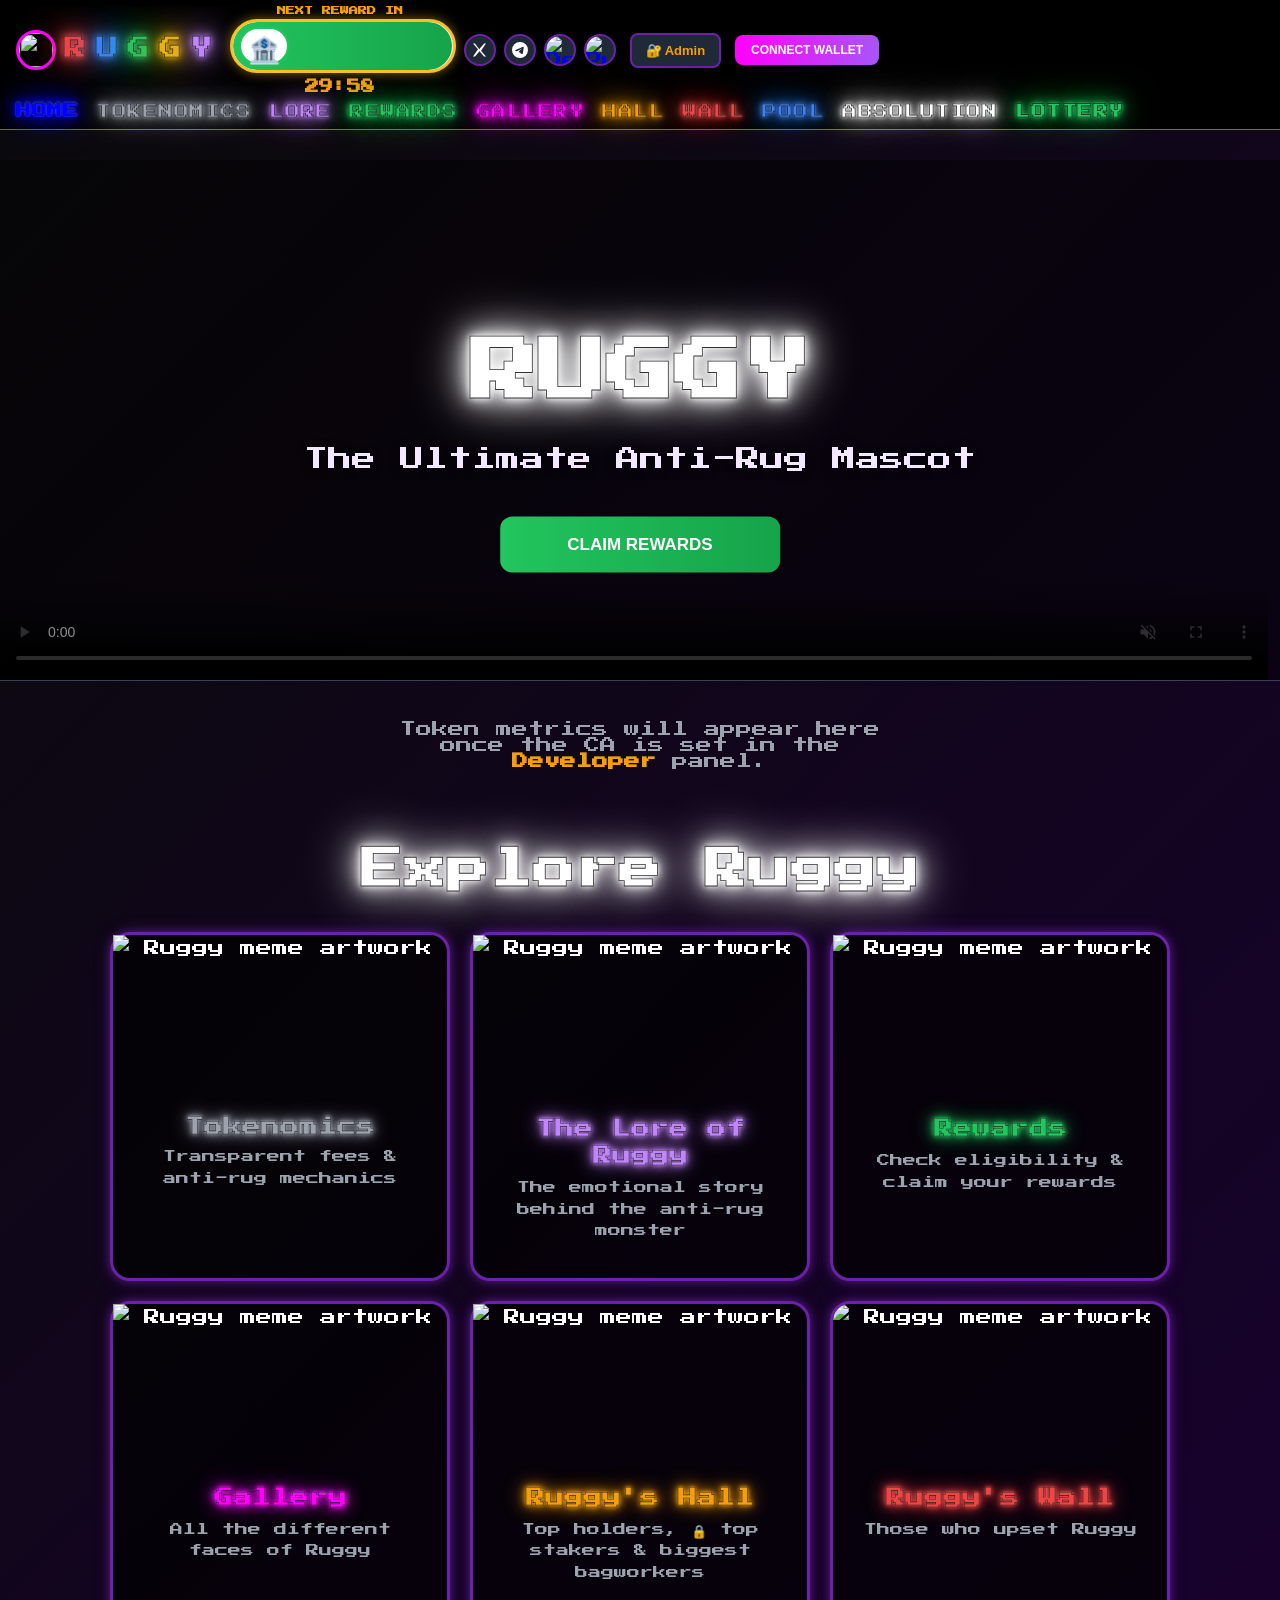
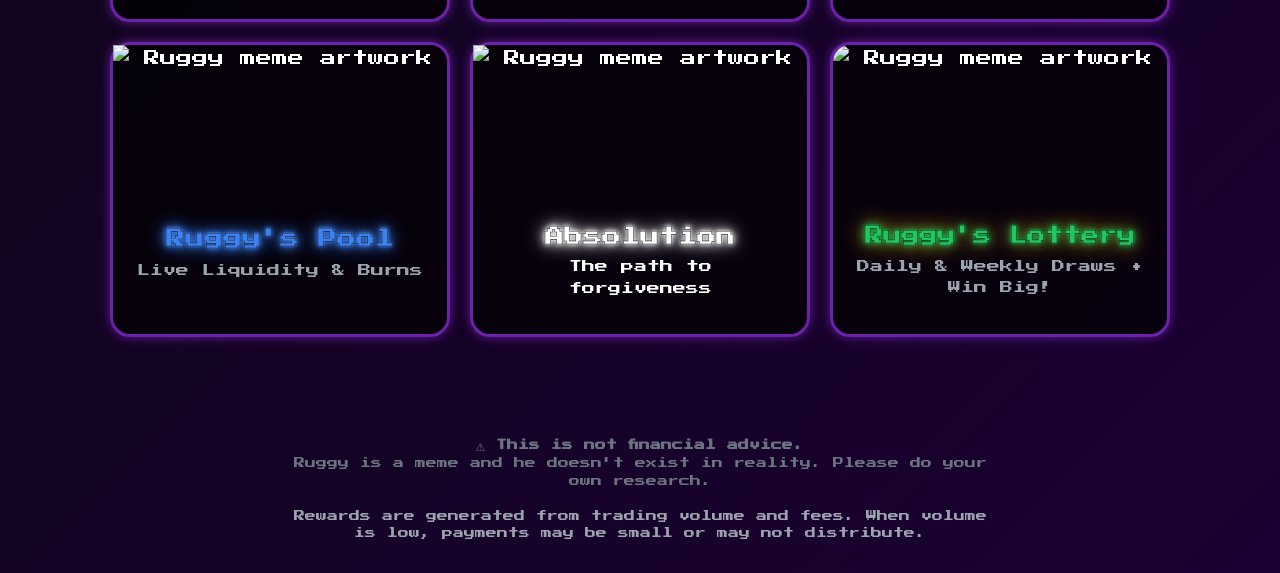
==== index.html @ 56ea54e3 "Update Open Graph URL and optimize video loading" ====
<!DOCTYPE html>
<html lang="en">
<head>
    <meta charset="UTF-8">
    <meta name="viewport" content="width=device-width, initial-scale=1.0, viewport-fit=cover">
    <meta name="theme-color" content="#0a0a0a">
    
    <!-- ==================== SEO & SOCIAL META TAGS ==================== -->
    <title>Ruggy Rewards • pump.fun | Anti-Rug Tokenomics & Community Rewards</title>
    <meta name="description" content="Hold Ruggy and earn real rewards. Transparent 40% Liquidity Burns, 30% Community Airdrops, 20% Anti-Rug Holders & 10% MDR. Fair tokenomics designed to reward loyalty and punish rugs on Solana.">

    <!-- Open Graph / Facebook -->
    <meta property="og:type" content="website">
    <meta property="og:url" content="https://ruggy.net">
    <meta property="og:title" content="Ruggy Rewards • pump.fun | Anti-Rug Tokenomics & Community Rewards">
    <meta property="og:description" content="Hold Ruggy and earn real rewards. Transparent fee distribution with 40% Liquidity Burns, 30% Community Airdrops, and strong anti-rug mechanics.">
    <meta property="og:image" content="https://i.ibb.co/q39t3LXn/IMG-4616.webp">
    <meta property="og:image:width" content="1200">
    <meta property="og:image:height" content="630">

    <!-- Twitter Card -->
    <meta name="twitter:card" content="summary_large_image">
    <meta name="twitter:title" content="Ruggy Rewards • pump.fun | Anti-Rug Tokenomics">
    <meta name="twitter:description" content="Earn rewards for holding Ruggy. 40% Liquidity Burns • 30% Community Airdrops • Strong Anti-Rug Mechanics on Solana.">
    <meta name="twitter:image" content="https://i.ibb.co/q39t3LXn/IMG-4616.webp">

    <!-- Performance -->
    <link rel="preconnect" href="https://fonts.googleapis.com">
    <link rel="preconnect" href="https://fonts.gstatic.com" crossorigin>
    <link rel="stylesheet" href="https://fonts.googleapis.com/css2?family=Press+Start+2P&display=swap"
          media="print" onload="this.media='all'" crossorigin>
    <noscript><link rel="stylesheet" href="https://fonts.googleapis.com/css2?family=Press+Start+2P&display=swap" crossorigin></noscript>
    <link rel="preconnect" href="https://i.ibb.co" crossorigin>
    <link rel="preload" as="image" href="https://i.ibb.co/nMjHpcT8/IMG-4615.webp" fetchpriority="high">

    <!-- ASSET VERSION v89 — bump the v= number on every deploy to bust caches -->
    <link rel="stylesheet" href="styles.css?v=89">

    <!-- Neon Glow for Navigation + Page Titles -->

    <!-- Chart.js is loaded ON DEMAND (only when the Tokenomics page opens),
         not on every page — see ensureChartJsLoaded() in 04-pages-admin.js. -->
    <!-- App JS: numeric order is load+execution order (defer preserves it).
         All files sit in the SAME folder as index.html. -->
    <script defer src="01-core.js?v=89"></script>
    <script defer src="02-banner-video.js?v=89"></script>
    <script defer src="03-rewards-helpers.js?v=89"></script>
    <script defer src="04-pages-admin.js?v=89"></script>
    <script defer src="05-text-emoji.js?v=89"></script>
    <script defer src="06-final-wiring.js?v=89"></script>
    <script defer src="07-chain.js?v=89"></script>

    <!-- LCP/FCP optimisation: load the timer-bar video AFTER the page has
         painted so it doesn't compete with the hero poster image (LCP element).
         Uses requestIdleCallback so it fires during browser idle time. -->
    <script>
      (function() {
        function loadTimerVideo() {
          var v = document.getElementById('timer-video');
          if (!v) return;
          var src = v.querySelector('source[data-src]');
          if (src) { src.src = src.getAttribute('data-src'); v.load(); }
        }
        if ('requestIdleCallback' in window) {
          requestIdleCallback(loadTimerVideo, { timeout: 3000 });
        } else {
          setTimeout(loadTimerVideo, 1500);
        }
      })();
    </script>

    <!-- ==================== GLOBAL WALLET CONNECTION (Multi-wallet support) ==================== -->
    
</head>
<body>

    <!-- Skip link: first thing keyboard/screen-reader users reach -->
    <a href="#main-content" class="skip-link">Skip to main content</a>

    <!-- Navbar -->
    <nav class="x201">
        <div style="max-width: 1280px; margin: 0 auto;">
            
            <!-- Top Row: Logo + Timer + Icons + Connect Wallet -->
            <div class="x202 topbar-scroll">
                <div style="display: flex; align-items: center; gap: 14px; min-width: max-content; padding-right: 10px;">
                    
                    <!-- Logo + Title -->
                    <div data-action="navigate" data-page="home" 
                         class="hover-scale" style="--scale: 1.03; display: flex; align-items: center; gap: 8px; flex-shrink: 0; cursor: pointer;"
                         title="Go to Homepage">
                        <img alt="" decoding="async" fetchpriority="high" width="48" height="48" src="https://i.ibb.co/nMjHpcT8/IMG-4615.webp" 
                             id="logo" style="width: 34px; height: 34px; border-radius: 9999px; border: 3px solid #ff00ff; object-fit: cover;">
                        <!-- Multi-colored glowing RUGGY logo -->
                        <h1 style="margin: 0; font-size: 22px; letter-spacing: 3.5px; font-weight: 800; display: flex; align-items: center; gap: 6px;">
                            <span class="logo-letter" style="--c: #ef4444">R</span>
                            <span class="logo-letter" style="--c: #3b82f6">U</span>
                            <span class="logo-letter" style="--c: #22c55e">G</span>
                            <span class="logo-letter" style="--c: #eab308">G</span>
                            <span class="logo-letter" style="--c: #c084fc">Y</span>
                        </h1>
                    </div>

                    <!-- Distribution Timer -->
                    <div class="hover-scale" style="--scale: 1.02; width: 220px; flex-shrink: 0; cursor: pointer;" 
                         data-action="navigate" data-page="rewards" 
                         title="Click to view Rewards & Claim">
                        <div style="font-size: 9px; color: #f59e0b; text-align: center; margin-bottom: 4px; font-weight: bold;">NEXT REWARD IN</div>
                        
                        <div id="timer-bar-container" 
                             class="x203">
                            
                            <div id="timer-bar-fill" 
                                 class="x204"></div>
                            
                            <div id="bank-target"
                                 class="x205">
                                🏦
                            </div>
                            
                            <div id="timer-lambo" 
                                 class="x206">
                                <video 
                                    id="timer-video"
                                    autoplay 
                                    loop 
                                    muted 
                                    playsinline
                                    preload="none"
                                    style="width: 100%; height: 100%; object-fit: cover; display: block;">
                                    <source data-src="https://cdn.ruggy.net/IMG_4382-ezgif.com-gif-maker.webm" type="video/webm">
                                </video>
                            </div>
                        </div>

                        <div style="text-align: center; margin-top: 5px;">
                            <span id="nav-timer" class="timer" role="timer" aria-label="Time until next reward distribution" 
                                  style="font-size: 14px; font-weight: bold; color: #f59e0b; text-shadow: 0 1px 3px rgba(0,0,0,0.6);">
                                15:00
                            </span>
                        </div>
                    </div>

                    <!-- Social Icons -->
                    <div style="display: flex; gap: 8px; align-items: center; flex-shrink: 0;">
                        <a id="social-x" href="https://x.com" target="_blank" rel="noopener noreferrer" aria-label="Ruggy on X (Twitter)"
                           class="icon-glow x207" >
                            <svg width="16" height="16" viewBox="0 0 24 24" fill="white" aria-hidden="true">
                                <path d="M18.244 2.25l-7.451 8.502L4.5 2.25H1.5l7.5 8.625L1.5 21.75h3l6.75-7.875L18 21.75h3l-7.5-8.625L21 2.25h-2.756z"/>
                            </svg>
                        </a>

                        <a id="social-telegram" href="https://t.me" target="_blank" rel="noopener noreferrer" aria-label="Ruggy on Telegram"
                           class="icon-glow x208" >
                            <svg width="16" height="16" viewBox="0 0 24 24" fill="white" aria-hidden="true">
                                <path d="M11.944 0A12 12 0 0 0 0 12a12 12 0 0 0 12 12 12 12 0 0 0 12-12A12 12 0 0 0 12 0a12 12 0 0 0-.056 0zm4.962 7.224c.1-.002.321.023.465.14a.506.506 0 0 1 .171.325c.016.093.036.306.02.472-.18 1.898-.962 6.502-1.36 8.627-.168.9-.499 1.201-.82 1.23-.696.065-1.225-.46-1.9-.902-1.056-.693-1.653-1.124-2.678-1.8-1.185-.78-.417-1.21.258-1.91.177-.184 3.247-2.977 3.307-3.23.007-.032.014-.15-.056-.212s-.174-.041-.249-.024c-.106.024-1.793 1.14-5.061 3.345-.48.33-.913.49-1.302.48-.428-.008-1.252-.241-1.865-.44-.752-.245-1.349-.374-1.297-.789.027-.216.325-.437.893-.663 3.498-1.524 5.83-2.529 6.998-3.014 3.332-1.386 4.025-1.627 4.476-1.635z"/>
                            </svg>
                        </a>

                        <a id="social-dexscreener" href="https://dexscreener.com" target="_blank" rel="noopener noreferrer" 
                           class="icon-glow x209" >
                            <img decoding="async" width="28" height="28" src="https://i.ibb.co/99rsGw3q/IMG-4375.png" 
                                 class="u4" alt="Dexscreener">
                        </a>

                        <a id="social-pumpfun" href="https://pump.fun" target="_blank" rel="noopener noreferrer" 
                           class="icon-glow x210" >
                            <img decoding="async" width="28" height="28" src="https://smithii.io/wp-content/uploads/2025/07/400-x-400.webp" 
                                 class="u4" alt="Pump.fun">
                        </a>
                    </div>

                    <!-- Admin Access -->
                    <div class="u101">
                        <button id="admin-btn" 
                                class="x211 icon-glow"
                                title="Admin Panel">
                            🔐 Admin
                        </button>
                    </div>

                    <!-- Connect Wallet Button -->
                    <div class="u101">
                        <button id="connect-btn" data-action="connect-toggle" aria-label="Connect or disconnect wallet"
                                class="x212">
                            CONNECT WALLET
                        </button>
                    </div>
                </div>
            </div>

            <!-- Desktop Navigation Links -->
            <div id="desktop-nav" class="hidden" style="gap: 18px; font-size: 15px; align-items: center; padding: 4px 0;">
                <a href="#home" data-page="home" class="nav-link active home-cycling" 
                   style="text-decoration: none; font-weight: 700;">HOME</a>
                <a href="#tokenomics" data-page="tokenomics" class="nav-link" style="color: #9ca3af; text-decoration: none;">TOKENOMICS</a>
                <a href="#lore" data-page="lore" class="nav-link" style="color: #c084fc; text-decoration: none;">LORE</a>
                <a href="#rewards" data-page="rewards" class="nav-link" style="color: #22c55e; text-decoration: none;">REWARDS</a>
                <a href="#gallery" data-page="gallery" class="nav-link" style="color: #ff00ff; text-decoration: none;">GALLERY</a>
                <a href="#hall" data-page="hall" class="nav-link" style="color: #f59e0b; text-decoration: none;">HALL</a>
                <a href="#wall" data-page="wall" class="nav-link" style="color: #ef4444; text-decoration: none;">WALL</a>
                <a href="#pool" data-page="pool" class="nav-link" style="color: #3b82f6; text-decoration: none;">POOL</a>
                <a href="#absolution" data-page="absolution" class="nav-link" style="color: white; text-decoration: none;">ABSOLUTION</a>
                <a href="#lotto" data-page="lotto" class="nav-link lotto-animated-title" style="text-decoration: none;">LOTTERY</a>
            </div>

            <!-- Mobile Hamburger Button -->
            <button id="mobile-menu-btn" aria-label="Open navigation menu" aria-haspopup="true" aria-expanded="false" aria-controls="mobile-menu"
                    class="x213">
                <span aria-hidden="true">☰</span>
            </button>

        </div>
    </nav>

    <!-- ==================== MOBILE MENU (Popup Overlay) ==================== -->
    <!-- NOTE: Tailwind is not loaded on this page, so utility classes do nothing.
         All positioning is done with real CSS below. The overlay is fixed and
         sits ABOVE the nav (z-index 100000> nav's 50); the card is pushed
         below the nav via a dynamic padding-top set in toggleMobileMenu(). -->
    <div id="mobile-menu" role="dialog" aria-modal="true" aria-label="Navigation menu"
         class="x214">
        
        <div id="mobile-menu-card" class="x215">
            
            <!-- Close Button -->
            <div style="display: flex; justify-content: flex-end; padding: 18px 22px 8px 22px;">
                <button id="mobile-menu-close-btn" aria-label="Close navigation menu"
                        class="x216">
                    <span aria-hidden="true">✕</span>
                </button>
            </div>

            <!-- Mobile Navigation Links -->
            <div style="display: flex; flex-direction: column; gap: 10px; font-size: 17px; padding: 12px 20px 40px 20px;">
                
                <a data-page="home" class="nav-link active home-cycling" 
                   style="padding: 16px 20px; border-radius: 14px; background: rgba(255,255,255,0.08); font-weight: 700; text-align: center;">HOME</a>
                
                <a data-page="tokenomics" class="nav-link" 
                   style="padding: 16px 20px; border-radius: 14px; background: rgba(255,255,255,0.04); color: #9ca3af; text-align: center;">TOKENOMICS</a>
                
                <a data-page="lore" class="nav-link" 
                   style="padding: 16px 20px; border-radius: 14px; background: rgba(255,255,255,0.04); color: #c084fc; text-align: center;">LORE</a>
                
                <a data-page="rewards" class="nav-link" 
                   style="padding: 16px 20px; border-radius: 14px; background: rgba(255,255,255,0.04); color: #22c55e; text-align: center;">REWARDS</a>
                
                <a data-page="gallery" class="nav-link" 
                   style="padding: 16px 20px; border-radius: 14px; background: rgba(255,255,255,0.04); color: #ff00ff; text-align: center;">GALLERY</a>
                
                <a data-page="hall" class="nav-link" 
                   style="padding: 16px 20px; border-radius: 14px; background: rgba(255,255,255,0.04); color: #f59e0b; text-align: center;">HALL</a>
                
                <a data-page="wall" class="nav-link" 
                   style="padding: 16px 20px; border-radius: 14px; background: rgba(255,255,255,0.04); color: #ef4444; text-align: center;">WALL</a>
                
                <a data-page="pool" class="nav-link" 
                   style="padding: 16px 20px; border-radius: 14px; background: rgba(255,255,255,0.04); color: #3b82f6; text-align: center;">POOL</a>
                
                <a data-page="absolution" class="nav-link" 
                   style="padding: 16px 20px; border-radius: 14px; background: rgba(255,255,255,0.04); color: #e5e7eb; text-align: center;">ABSOLUTION</a>
                
                <!-- LOTTERY button - Exact same shape & background as others + flashing green/gold text -->
                <a data-page="lotto" class="nav-link x217"
                   >
                    LOTTERY
                </a>
            </div>
        </div>
    </div>

    <!-- ==================== HORIZONTAL CONNECT WALLET BAR (Clean) ==================== -->
    <div id="wallet-connect-bar" 
         class="x218">
        <div class="x219">
            
            <div style="display: flex; align-items: center; gap: 10px; flex-wrap: wrap;">
                <span style="color: #f3e8ff; font-weight: 700; margin-right: 8px; font-size: 14px;">Connect Wallet:</span>
                
                <button data-action="connect-wallet" data-wallet="phantom" 
                        class="x220">
                    👻 Phantom
                </button>

                <button data-action="connect-wallet" data-wallet="solflare" 
                        class="x221">
                    🔥 Solflare
                </button>

                <button data-action="connect-wallet" data-wallet="backpack" 
                        class="x222">
                    🎒 Backpack
                </button>
            </div>

            <button data-action="closeWalletConnectBar" 
                    class="x223">
                ✕
            </button>
        </div>
    </div>

    <!-- HOME -->
    <main id="main-content" tabindex="-1">
    <section id="home" class="section active" style="padding-top: 0; padding-bottom: 60px;">

        <!-- Banner with MP4 Video -->
        <div style="position: relative; width: 100%; height: 520px; overflow: hidden; margin-bottom: 40px; border-bottom: 1px solid #374151; contain: layout size;">
            <video 
                id="home-banner-video"
                autoplay 
                loop 
                muted 
                playsinline
                webkit-playsinline
                x-webkit-airplay="deny"
                disablePictureInPicture
                controls="false"
                preload="metadata"
                poster="https://i.ibb.co/nMjHpcT8/IMG-4615.webp"
                class="x224">
                <source src="https://cdn.ruggy.net/compressed%20webvid%20ruggyV2.mp4" type="video/mp4">
                Your browser does not support the video tag.
            </video>

            <!-- Fallback image, shown only if the video fails to load entirely -->
            <img id="home-banner-fallback"
                 src="https://i.ibb.co/nMjHpcT8/IMG-4615.webp"
                 alt="RUGGY"
                 style="display:none; position:absolute; top:0; left:0; width:100%; height:100%; object-fit:cover; z-index:1;">
            
            <div style="position: absolute; top: 0; left: 0; width: 100%; height: 100%; background: rgba(0,0,0,0.45); z-index: 2;"></div>
            
            <div style="position: absolute; top: 50%; left: 50%; transform: translate(-50%, -50%); text-align: center; z-index: 3; width: 92%;">
                <h1 class="neon-text hero-title">RUGGY</h1>
                <p class="hero-sub">The Ultimate Anti-Rug Mascot</p>
                
                <button data-action="navigate" data-page="rewards" class="buy-button" style="max-width: 280px; font-size: 17px; padding: 16px 32px;">
                    CLAIM REWARDS
                </button>
            </div>
        </div>


        <div style="max-width: 1100px; margin: 0 auto; padding: 0 20px; text-align: center; width: 100%;">
            
            <div id="home-metrics" style="max-width: 620px; margin: 0 auto 30px; display: none;">
                <div class="card">
                    <div style="display: flex; justify-content: space-between; align-items: center; margin-bottom: 25px;">
                        <div>
                            <div class="u5">TOKEN</div>
                            <div id="home-token-name" style="font-size: 26px; font-weight: bold;">Loading...</div>
                        </div>
                        <div style="text-align: right;">
                            <div id="home-price" class="metric">--</div>
                            <div class="muted-sm">USD</div>
                        </div>
                    </div>

                    <div style="display: grid; grid-template-columns: 1fr 1fr; gap: 15px; margin-bottom: 25px;">
                        <div>
                            <div class="muted-12">TOTAL SUPPLY</div>
                            <div id="home-market-cap" class="u6">--</div>
                        </div>
                        <div>
                            <div class="muted-12">24H VOLUME</div>
                            <div id="home-volume" class="u6">--</div>
                        </div>
                    </div>

                    <div style="text-align:center; margin-bottom:18px;">
                        <a id="home-explorer-link" href="https://explorer.solana.com/address/EgHMXx89BJXuwDGQrzpHZKq6h8awvWqiN3bbB1NYMFkN?cluster=devnet"
                           target="_blank" rel="noopener noreferrer"
                           style="display:none; color:#22c55e; font-size:13px; text-decoration:underline;">
                            🔎 View on Solana Explorer (devnet)
                        </a>
                    </div>

                    <div class="mb20">
                        <div style="display: flex; justify-content: space-between; font-size: 13px; margin-bottom: 6px;">
                            <span>Bonding Curve</span>
                            <span id="home-progress-text">--</span>
                        </div>
                        <div class="progress-container" style="height: 10px; background: #1f2937; border-radius: 9999px; overflow: hidden;">
                            <div id="home-progress-bar" style="height: 100%; background: linear-gradient(to right, #22c55e, #16a34a); width: 0%; transition: width 0.4s;"></div>
                        </div>
                    </div>

                    <button data-action="buyOnPumpFun" class="buy-button">🚀 BUY ON PUMP.FUN</button>
                </div>
            </div>

            <div id="home-no-ca" style="max-width: 500px; margin: 0 auto; color: #9ca3af;">
                <p>Token metrics will appear here once the CA is set in the <strong class="u102">Developer</strong> panel.</p>
            </div>

            <div style="max-width: 1100px; margin: 70px auto 0; padding: 0 20px; text-align: center;">
                <h2 style="font-size: 28px; margin-bottom: 30px; text-align: center;">Explore Ruggy</h2>
                
                <div class="x225">
                    
                    <div data-action="navigate" data-page="tokenomics" class="card btn-bare">
                        <img alt="Ruggy meme artwork" decoding="async" width="400" height="260" src="https://i.ibb.co/Pz3XN0r0/IMG-4623.webp" 
                             class="tile-img-sm" loading="lazy">
                        <div class="pad-card">
                            <h3 style="margin: 0 0 8px 0; color: #9ca3af; line-height: 1.25;">Tokenomics</h3>
                            <p class="muted-sm-flat">Transparent fees & anti-rug mechanics</p>
                        </div>
                    </div>

                    <div data-action="navigate" data-page="lore" class="card btn-bare">
                        <img alt="Ruggy meme artwork" decoding="async" width="400" height="260" src="https://i.ibb.co/4ZknhZCc/IMG-4627.webp" 
                             class="tile-img-sm" loading="lazy">
                        <div class="pad-card">
                            <h3 style="margin: 0 0 8px 0; color: #c084fc;">The Lore of Ruggy</h3>
                            <p class="muted-sm-flat">The emotional story behind the anti-rug monster</p>
                        </div>
                    </div>

                    <div data-action="navigate" data-page="rewards" class="card btn-bare">
                        <img alt="Ruggy meme artwork" decoding="async" width="400" height="260" src="https://i.ibb.co/TD5SfBrd/IMG-4622.webp" 
                             class="tile-img-sm" loading="lazy">
                        <div class="pad-card">
                            <h3 style="margin: 0 0 8px 0; color: #22c55e;">Rewards</h3>
                            <p class="muted-sm-flat">Check eligibility & claim your rewards</p>
                        </div>
                    </div>

                    <div data-action="navigate" data-page="gallery" class="card btn-bare">
                        <img alt="Ruggy meme artwork" decoding="async" width="400" height="260" loading="lazy" fetchpriority="low" src="https://i.ibb.co/q39t3LXn/IMG-4616.webp" 
                             class="tile-img-sm">
                        <div class="pad-card">
                            <h3 style="margin: 0 0 8px 0; color: #ff00ff;">Gallery</h3>
                            <p class="muted-sm-flat">All the different faces of Ruggy</p>
                        </div>
                    </div>

                    <div data-action="navigate" data-page="hall" class="card btn-bare">
                        <img alt="Ruggy meme artwork" decoding="async" width="400" height="260" loading="lazy" fetchpriority="low" src="https://i.ibb.co/rfMbTFRL/IMG-4626.webp" 
                             class="tile-img-sm">
                        <div class="pad-card">
                            <h3 style="margin: 0 0 8px 0; color: #f59e0b;">Ruggy's Hall</h3>
                            <p class="muted-sm-flat">Top holders, 🔒 top stakers & biggest bagworkers</p>
                        </div>
                    </div>

                    <div data-action="navigate" data-page="wall" class="card u7">
                        <img alt="Ruggy meme artwork" decoding="async" width="400" height="260" loading="lazy" fetchpriority="low" src="https://i.ibb.co/7x887T0f/IMG-4629.webp" 
                             style="width: 100%; height: 160px; object-fit: cover; object-position: center 40%;">
                        <div class="pad-card">
                            <h3 style="margin: 0 0 8px 0; color: #ef4444;">Ruggy's Wall</h3>
                            <p class="muted-sm-flat">Those who upset Ruggy</p>
                        </div>
                    </div>

                    <div data-action="navigate" data-page="pool" class="card btn-bare">
                        <img alt="Ruggy meme artwork" decoding="async" width="400" height="260" loading="lazy" fetchpriority="low" src="https://i.ibb.co/3mfbqrSP/IMG-4628.webp" 
                             class="tile-img-sm">
                        <div class="pad-card">
                            <h3 style="margin: 0 0 8px 0; color: #3b82f6;">Ruggy's Pool</h3>
                            <p class="muted-sm-flat">Live Liquidity & Burns</p>
                        </div>
                    </div>

                    <div data-action="navigate" data-page="absolution" class="card btn-bare">
                        <img alt="Ruggy meme artwork" decoding="async" width="400" height="260" loading="lazy" fetchpriority="low" src="https://i.ibb.co/kVmqSncN/IMG-4630.webp" 
                             style="width: 100%; height: 160px; object-fit: cover; object-position: center;">
                        <div class="pad-card">
                            <h3 style="margin: 0 0 8px 0; color: white; line-height: 1.25;">Absolution</h3>
                            <p style="font-size: 13px; color: white; margin: 0;">The path to forgiveness</p>
                        </div>
                    </div>

                    <!-- Ruggy's Lottery -->
                    <div data-action="navigate" data-page="lotto" class="card u7">
                        <img alt="Ruggy meme artwork" decoding="async" width="400" height="260" loading="lazy" fetchpriority="low" src="https://i.ibb.co/vgM8gXH/IMG-4619.webp" 
                             style="width: 100%; height: 160px; object-fit: cover; object-position: center 30%;">
                        <div class="pad-card">
                            <h3 class="lotto-animated-title" style="margin: 0 0 8px 0; line-height: 1.25; font-size: 18px; font-weight: 900;">Ruggy's Lottery</h3>
                            <p class="muted-sm-flat">Daily & Weekly Draws • Win Big!</p>
                        </div>
                    </div>

                </div>
            </div>
        </div>
    </section>

    <!-- TOKENOMICS -->
    <section id="tokenomics" class="section page-wrap">
        
        <div class="center-mb30">
            <img alt="Ruggy meme artwork" decoding="async" width="400" height="260" loading="lazy" fetchpriority="low" src="https://i.ibb.co/Pz3XN0r0/IMG-4623.webp" 
                 class="feature-img">
        </div>

        <h2 class="page-h2 neon-text">TOKENOMICS</h2>
        <p class="u8">
            Transparent fee distribution designed to reward loyalty and punish rugs
        </p>

        <div style="max-width: 1100px; margin: 0 auto; display: grid; grid-template-columns: 1fr 1fr; gap: 28px; align-items: start;">
            
            <!-- LEFT COLUMN: Pie Chart + Fee Breakdown + Explanation (Clean Vertical Stack) -->
            <div>
                <!-- Pie Chart Card -->
                <div class="card" style="overflow: visible; padding: 28px 24px 32px 24px; margin-bottom: 20px; height: auto; box-sizing: border-box;">
                    <h3 style="color: #ff00ff; margin-bottom: 8px; text-align: center;">FEE DISTRIBUTION</h3>
                    <p style="text-align:center; font-size:12px; color:#9ca3af; margin-bottom:16px;">Click any slice to learn more</p>
                    
                    <!-- Improved Chart Container -->
                    <div id="chart-container" 
                         class="x226">
                        
                        <div class="chart-loading x227" 
                             >
                            Loading chart...
                        </div>
                        
                        <canvas id="feePieChart" 
                                class="x228"></canvas>
                    </div>
                    
                    <!-- LP-lock toggle: shows post-50%-lock fee redistribution -->
                    <div style="text-align:center; margin:14px 0 4px;">
                        <button id="lp-lock-toggle" data-action="toggleLpLockView" class="buy-button"
                                style="background:#1e293b; border:1px solid #22c55e; color:#86efac; font-size:13px; max-width:280px;">
                            🔓 Show 50% LP Locked Distribution
                        </button>
                        <p id="lp-lock-note" style="display:none; margin:10px 0 0; font-size:13px; color:#86efac; line-height:1.5;">
                            <strong>Post-Lock mode:</strong> once 50% of the LP is permanently locked, burns stop and those fees redirect to stakers. Click slices to learn more.
                        </p>
                    </div>

                    <!-- Dynamic Explanation -->
                    <div id="pie-explanation" 
                         class="x229">
                        <div id="pie-explanation-content"></div>
                    </div>
                </div>

                <!-- Fee Breakdown - Directly under the chart -->
                <div class="card" style="padding: 22px 24px;">
                    <h3 style="color: #ff00ff; margin-bottom: 16px;">Fee Breakdown</h3>
                    
                    <div class="row-head">
                        <div class="row-top">
                            <span class="x230"></span>
                            <span class="text-14"><strong>Burn Wallet</strong><br><span class="muted-125">Buybacks & Burns</span></span>
                        </div>
                        <span style="font-weight: bold; color: #ef4444; font-size: 15px; white-space: nowrap; margin-top: 2px;"><span id="fee-bd-liquidity" data-m="liquidityPct" data-fmt="pct">40%</span></span>
                    </div>
                    
                    <div class="row-head">
                        <div class="row-top">
                            <span class="x231"></span>
                            <span class="text-14"><strong>Community</strong><br><span class="muted-125"><span data-m="communityThreshold" data-fmt="num">500,000</span>+ staked</span></span>
                        </div>
                        <span style="font-weight: bold; color: #fbbf24; font-size: 15px; white-space: nowrap; margin-top: 2px;"><span id="fee-bd-community" data-m="communityPct" data-fmt="pct">30%</span></span>
                    </div>
                    
                    <div class="row-head">
                        <div class="row-top">
                            <span class="x232"></span>
                            <span class="text-14"><strong>Anti-Rug</strong><br><span class="muted-125"><span data-m="antiRugThreshold" data-fmt="num">1,000,000</span>+ staked</span></span>
                        </div>
                        <span style="font-weight: bold; color: #22c55e; font-size: 15px; white-space: nowrap; margin-top: 2px;"><span id="fee-bd-antirug" data-m="antiRugPct" data-fmt="pct">20%</span></span>
                    </div>
                    
                    <div style="display: flex; justify-content: space-between; align-items: flex-start;">
                        <div class="row-top">
                            <span class="x233"></span>
                            <span class="text-14"><strong>MDR Fund</strong><br><span class="muted-125">Marketing, Development & Research</span></span>
                        </div>
                        <span style="font-weight: bold; color: #a855f7; font-size: 15px; white-space: nowrap; margin-top: 2px;"><span id="fee-bd-creator" data-m="creatorPct" data-fmt="pct">10%</span></span>
                    </div>
                </div>
            </div>

            <!-- RIGHT COLUMN: Other Important Cards -->
            <div>
                <div class="card" style="margin-bottom: 22px; border: 2px solid #f59e0b;">
                    <h3 class="u9">📡 Distribution Mode</h3>
                    <p style="font-size: 13px; line-height: 1.6; margin: 0;">
                        <strong>Automatic Sending:</strong> Rewards are sent automatically to qualified wallets when the timer ends.<br><br>
                        <strong>Rewards accumulate from fees</strong> and are sent to the community vault on the distribution timer (about every <span data-m="intervalMinutes" data-fmt="raw">30</span> minutes), with optional manual admin pushes. They accumulate in the vault for approved <strong>stakers</strong> to <strong>claim whenever they like</strong> by connecting their wallet on this site.
                    </p>
                </div>

                <div class="card" style="margin-bottom: 22px; border: 2px solid #22c55e;">
                    <h3 class="green-mb15">💰 Take Profit Rules – For True Stakers</h3>
                    <div class="text-15">
                        <p><strong>True stakers deserve their reward.</strong></p>
                        <p>After every <strong><span data-m="roiTakeProfit" data-fmt="pct">200%</span> ROI</strong>, you can safely take up to <strong><span data-m="roiSafeSellPct" data-fmt="pct">50%</span></strong> of your Ruggy with no ban risk.</p>
                        <p>If you sell more than <span data-m="roiSafeSellPct" data-fmt="pct">50%</span> in that window → <strong>Locked Ban</strong>.</p>
                        <p class="gold">This only applies to your first sell after <span data-m="roiTakeProfit" data-fmt="pct">200%</span> ROI. After using it, your counter resets.</p>
                    </div>
                </div>

                <div class="card">
                    <h3 class="u10">⚠️ Ban Conditions</h3>
                    
                    <div style="margin-bottom: 20px; padding: 16px; background: #3f1f1f; border-radius: 12px; border-left: 5px solid #ef4444;">
                        <h4 class="u11">🔴 Locked Ban</h4>
                        <p class="text-14-flat">
                            Selling <strong><span data-m="lockedBanSellPct" data-fmt="pct">30%</span> or more</strong> of your total holdings at once = <strong>Locked Ban</strong>.<br>
                            You will not receive rewards until you <strong>Absolve yourself</strong> at the <strong>Ruggy Absolution</strong> page.
                        </p>
                    </div>
                    
                    <div style="padding: 16px; background: #3f2a1f; border-radius: 12px; border-left: 5px solid #f59e0b;">
                        <h4 class="u12">🟠 Temporary Ban</h4>
                        <p class="text-14-flat">
                            Holding <strong>more than <span data-m="overholdPct" data-fmt="pct">3%</span></strong> of the total token supply = <strong>Temporary Ban</strong> from rewards until your holdings drop below <span data-m="overholdPct" data-fmt="pct">3%</span>.<br><strong class="gold">Not having enough staked also disqualifies you from rewards</strong> until you reach the required stake amount.<br><strong>Banned wallets don't receive rewards or get to participate in the Lottery.</strong>
                        </p>
                    </div>
                </div>
            </div>
        </div>
    </section>

    <!-- REWARDS -->
    <section id="rewards" class="section" style="padding-top: 110px; padding-bottom: 80px; max-width: 1000px; margin: 0 auto;">
        
        <div class="center-mb30">
            <img alt="Ruggy meme artwork" decoding="async" width="400" height="260" loading="lazy" fetchpriority="low" src="https://i.ibb.co/TD5SfBrd/IMG-4622.webp" 
                 class="feature-img" loading="lazy">
        </div>

        <h2 style="font-size: clamp(28px, 8vw, 42px); text-align: center; margin-bottom: 8px; line-height: 1.1;" class="neon-text">
            CLAIM YOUR<br>
            REWARDS
        </h2>
        <p class="u8">
            Claim directly from the vault when automatic airdrops aren't possible
        </p>

        <div class="x234">
            <p style="font-size: 13px; color: #fca5a5; margin: 0; line-height: 1.6;">
                <strong>⚠️ Important Notice:</strong> Rewards are generated from trading volume and fees. 
                When volume is low, reward payments may be small or may not distribute. Please take note.
            </p>
        </div>

        <div class="card" style="max-width: 820px; margin: 0 auto 35px; border: 2px solid #22c55e;">
            <h3 style="color: #22c55e; margin-bottom: 16px;">💰 Take Profit Rules – For True Stakers</h3>
            
            <div class="fs15">
                <p><strong>True stakers deserve their reward.</strong></p>
                <p>After every <strong><span data-m="roiTakeProfit" data-fmt="pct">200%</span> ROI</strong>, you are allowed to take up to <strong><span data-m="roiSafeSellPct" data-fmt="pct">50%</span></strong> of your Ruggy with <strong>no ban consequence</strong>.</p>
                <p>If you sell <strong>more than <span data-m="roiSafeSellPct" data-fmt="pct">50%</span></strong> during this window, you will be placed on <strong>Locked Ban</strong>.</p>
                <p class="gold"><strong>Important:</strong> This Take Profit window only applies to your <strong>first sell</strong> after reaching <span data-m="roiTakeProfit" data-fmt="pct">200%</span> ROI. Once used, your ROI counter resets.</p>
            </div>
        </div>

        <div class="card" style="max-width: 820px; margin: 0 auto 35px; border: 2px solid #3b82f6;">
            <h3 class="u13">📊 Your Live Stats</h3>
            
            <div style="display: grid; grid-template-columns: repeat(auto-fit, minmax(200px, 1fr)); gap: 20px;">
                <div>
                    <div class="muted-sm">CURRENT ROI</div>
                    <div id="user-roi" class="u14">+142%</div>
                </div>
                <div>
                    <div class="muted-sm">% OF SUPPLY HELD</div>
                    <div id="user-held" class="stat-lg">1.8%</div>
                </div>
                <div>
                    <div class="muted-sm">% SOLD THIS CYCLE</div>
                    <div id="user-sold" style="font-size: 28px; font-weight: bold; color: #ef4444;">22%</div>
                </div>
                <div>
                    <div class="muted-sm">TAKE PROFIT STATUS</div>
                    <div id="take-profit-status" style="font-size: 18px; font-weight: bold; color: #22c55e;">Available</div>
                </div>
            </div>
            
            <p style="font-size: 13px; color: #9ca3af; margin-top: 15px;">
                Connect your wallet to see accurate live data. These numbers are simulated for demo purposes.
            </p>
        </div>


        <div class="card" style="max-width: 720px; margin: 0 auto 35px; border: 2px solid #ef4444;">
            <h3 style="color: #ef4444; margin-bottom: 18px;">📜 Rules & Bans Explained</h3>
            
            <div style="display: grid; gap: 18px; font-size: 14px;">
                <div>
                    <strong class="u103">🔴 Locked Ban</strong><br>
                    You sold <strong><span data-m="lockedBanSellPct" data-fmt="pct">30%</span> or more</strong> of your $RUGGY holdings at any point.<br>
                    You will not receive rewards until you <strong>Absolve yourself</strong> at the <strong>Ruggy Absolution</strong> page.
                </div>
                
                <div>
                    <strong class="gold">🟡 Temporary Ban</strong><br>
                    You currently hold <strong>more than <span data-m="overholdPct" data-fmt="pct">3%</span></strong> of the total supply. 
                    Sell down below <span data-m="overholdPct" data-fmt="pct">3%</span> to become eligible again.<br>
                    <strong class="gold">Not having enough staked also disqualifies you from rewards</strong> until you reach the required stake.<br>
                    <strong>Banned wallets don't receive rewards or participate in the Lottery.</strong>
                </div>
                
                <div>
                    <strong class="green">How to Get Off the Wall</strong><br>
                    • Temporary Ban (over-holding) → Sell until you hold under <span data-m="overholdPct" data-fmt="pct">3%</span> of supply.<br>
                    • Temporary Ban (under-staked) → Stake at least <span data-m="communityThreshold" data-fmt="num">500,000</span> $RUGGY to requalify for rewards.<br>
                    • Permanent Ban → Selling <span data-m="lockedBanSellPct" data-fmt="pct">30%</span> or more in one transaction is a Locked Ban; you must Absolve yourself.<br>
                    • <strong class="u103">Locked Ban accounts cannot participate in the Lottery</strong> until absolved.
                </div>
            </div>
        </div>

        <div class="card" style="max-width: 720px; margin: 0 auto 35px;">
            <h4 class="u9">How Claiming Works</h4>
            <ul style="font-size: 14px; line-height: 1.7; color: #e5e7eb; padding-left: 20px;">
                <li>Connect your wallet on this page</li>
                <li>Check if you qualify (<span data-m="communityThreshold" data-fmt="num">500,000</span>+ staked for Community or <span data-m="antiRugThreshold" data-fmt="num">1,000,000</span>+ staked for Anti-Rug)</li>
                <li>Click "Claim from Vault" to receive your rewards directly</li>
                <li>Works even if automatic airdrops are paused due to high volume</li>
            </ul>
        </div>

        <div class="card" style="max-width: 700px; margin: 0 auto 35px;">
            <h3 style="margin-bottom: 12px; color: #ff00ff;">Check Your Reward Eligibility</h3>
            <p style="font-size:12px; color:#9ca3af; margin-bottom:8px;">
                Rewards accumulate from transfer fees, then are sent to the reward vault on the distribution timer (about every <span data-m="intervalMinutes" data-fmt="raw">30</span> minutes) — the admin can also push a distribution manually. Once in the vault, eligible stakers claim their share anytime.
            </p>
            
            <div id="rewards-ca-display" data-action="copyTokenCA" title="Click to copy"
                 class="x235">
                Token CA: <span id="rewards-token-ca">Not set in Dev Panel</span> 📋
            </div>
            
            <!-- Live notice: updates automatically from the connected wallet's staked amount -->
            <div id="stake-eligibility-notice" style="display:none; padding:14px 16px; border-radius:10px; margin-bottom:16px; font-size:14px; line-height:1.5; background:#1f2937; border-left:5px solid #6b7280;"></div>

            <button data-action="checkRewardsEligibility" class="buy-button" style="margin-bottom: 20px; background: linear-gradient(to right, #3b82f6, #2563eb);">
                Check Eligibility
            </button>

            <!-- Populated by checkRewardsEligibility() — hidden until checked -->
            <div id="wallet-info" style="display: none; background: #1f2937; border-radius: 10px; padding: 14px 16px; margin-bottom: 14px; font-size: 14px;">
                <div class="u15">
                    <span class="gray">Wallet</span>
                    <strong id="wallet-address" style="font-family: monospace;"></strong>
                </div>
                <div class="u15">
                    <span class="gray">Staked Amount</span>
                    <strong id="wallet-balance" class="green"></strong>
                </div>
                <div class="row-between">
                    <span class="gray">Staked % of Supply</span>
                    <strong id="supply-percentage" class="gold"></strong>
                </div>
            </div>

            <div id="eligibility-message" class="x236"></div>
        </div>

        <div class="card" style="max-width: 720px; margin: 0 auto 35px; border: 3px solid #22c55e; background: #052e16;">
            <h3 style="color: #22c55e; margin-bottom: 12px; text-align: center;">💰 Claim Directly From Vault</h3>
            
            <p style="text-align: center; font-size: 15px; margin-bottom: 20px; color: #d1fae5;">
                Rewards accumulate from transfer fees and are sent to the reward vault on the distribution timer (about every <strong>30 minutes</strong>), with manual admin pushes as needed.<br>
                Eligible stakers can <strong>claim their share whenever they like</strong> by connecting here.
            </p>

            <button data-action="claimFromVault" class="buy-button" style="background: linear-gradient(to right, #22c55e, #16a34a); font-size: 18px; padding: 18px;">
                🏦 CLAIM FROM VAULT
            </button>

            <p style="text-align: center; font-size: 12px; color: #86efac; margin-top: 12px;">
                Connect your wallet → Check eligibility → Claim your share
            </p>
        </div>

        <div class="card" style="max-width: 720px; margin: 0 auto 50px;">
            <h3 style="color: #a855f7; margin-bottom: 15px;">📜 Claim History</h3>
            <p style="font-size: 13px; color: #9ca3af; margin-bottom: 15px;">
                Recent claims from the vault. Connect your wallet to see your personal history.
            </p>

            <div id="claim-history-table" style="max-height: 280px; overflow-y: auto; border: 1px solid #374151; border-radius: 8px;">
                <table class="u104">
                    <thead>
                        <tr style="background: #1f2937;">
                            <th class="cell">Date</th>
                            <th class="cell">Amount</th>
                            <th class="cell">Type</th>
                            <th class="cell">Tx</th>
                        </tr>
                    </thead>
                    <tbody id="claim-history-body">
                    </tbody>
                </table>
            </div>

            <p style="font-size: 11px; color: #6b7280; margin-top: 10px; text-align: center;">
                History updates automatically after successful claims.
            </p>
        </div>

        <div style="max-width: 700px; margin: 0 auto 50px; display: grid; grid-template-columns: 1fr 1fr; gap: 20px;">
            <div class="card">
                <h3 style="color: #eab308; margin-bottom: 15px;">Community Airdrops <span style="font-size:12px; color:#fbbf24;">(<span data-m="communityPct" data-fmt="pct">30%</span> of fees)</span></h3>
                <p style="font-size: 14px;"><strong>Stake</strong> <strong id="airdrop-threshold-display"><span data-m="communityThreshold" data-fmt="num">500,000</span>+</strong> Ruggy to qualify for Community rewards.<br>
                <span class="u16">+30% boost once 50% LP is locked.</span></p>
            </div>
            
            <div class="card" style="border: 2px solid #22c55e;">
                <h3 class="green-mb15">Anti-Rug Rewards</h3>
                <p style="font-size: 14px; line-height: 1.6;">
                    <strong>Stake</strong> <strong id="antirug-threshold-display"><span data-m="antiRugThreshold" data-fmt="num">1,000,000</span>+</strong> Ruggy to qualify for <strong>both</strong> = <strong><span data-m="bothGroupsPct" data-fmt="pct">50%</span> total</strong> (Community <span data-m="communityPct" data-fmt="pct">30%</span> + Anti-Rug <span data-m="antiRugPct" data-fmt="pct">20%</span>)<br>
                    <span class="u16">+10% boost once 50% LP is locked.</span>
                </p>
            </div>
        </div>

    </section>

    <!-- LORE PAGE -->
    <section id="lore" class="section u17">
        
        <div class="center-mb30">
            <img alt="Ruggy meme artwork" decoding="async" width="400" height="260" loading="lazy" fetchpriority="low" src="https://i.ibb.co/4ZknhZCc/IMG-4627.webp" 
                 class="feature-img" loading="lazy">
        </div>

        <h2 style="font-size: clamp(28px, 8vw, 42px); text-align: center; margin-bottom: 20px; line-height: 1.15;" class="neon-text">
            THE LORE OF<br>
            RUGGY
        </h2>
        
        <div class="card" style="line-height: 1.8; font-size: 15px;">
            <p>
                Once upon a time on the wild and chaotic Solana blockchain, there lived a lonely little monster named <strong>Ruggy</strong>.
            </p>
            <p>
                All Ruggy ever wanted was to be a <strong>successful meme</strong> — loved, shared, and sent to the moon like the greats before him. 
                But everywhere he went, people called him a <strong>"Rug Monster"</strong>. 
                They saw his name and assumed the worst. No one gave him a chance.
            </p>
            <p>
                Day after day, Ruggy watched as rug pulls destroyed communities. He saw good people lose everything because of greed. 
                It broke his heart. The constant betrayal on Solana made him feel <strong>unmarketable</strong>, unwanted, and completely alone.
            </p>
            <p>
                But Ruggy was not like the others.
            </p>
            <p>
                Instead of becoming another rug puller, he made a vow: <strong>"I will never rug. I will protect my friends."</strong>
            </p>
            <p>
                And so, Ruggy created <strong>$RUGGY</strong> — a coin built with powerful <strong>anti-rug mechanics</strong>. 
                Strong tokenomics. Real rewards for stakers. Harsh punishments for those who try to betray the community.
            </p>
            <p>
                You see, Ruggy is <strong>very emotional</strong>. He’s been alone for so long that when someone finally shows him love, 
                it means everything to him. But if you abandon him… if you sell too much and hurt the community he tried so hard to build…
            </p>
            <p style="color: #f87171; font-weight: bold;">
                It would take a <strong>Miracle</strong> for Ruggy to forgive you… but you <em>can</em> ask?<br>
                Sometimes he says yes — especially if you <strong>lock Ruggy in the Liquidity Pool</strong> to show your recommitment.
            </p>
            <p>
                Ruggy doesn’t just want holders.<br>
                <strong>He wants friends.</strong>
            </p>
            <p style="text-align: center; font-size: 18px; margin-top: 30px; color: #f59e0b;">
                So please… be Ruggy’s friend.<br>
                Hold strong. Stay loyal.<br>
                <strong>And send him to the Moon.</strong>
            </p>
        </div>
    </section>

    <!-- GALLERY -->
    <section id="gallery" class="section u18">
        
        <div class="center-mb25">
            <img alt="Ruggy meme artwork" decoding="async" width="400" height="260" loading="lazy" fetchpriority="low" src="https://i.ibb.co/q39t3LXn/IMG-4616.webp" 
                 class="u19" loading="lazy">
        </div>

        <h2 class="page-h2 neon-text">Ruggy's Gallery</h2>
        <p class="u1">
            The many faces of Ruggy
        </p>

        <div id="gallery-grid" style="display: grid; grid-template-columns: repeat(auto-fit, minmax(220px, 1fr)); gap: 20px; padding: 10px 0;">
            
            <!-- Ruggy Official -->
            <div class="gallery-card tile" data-action="open-image" data-image-src="https://i.ibb.co/nMjHpcT8/IMG-4615.webp" data-image-title="Ruggy Official">
                <img alt="" src="https://i.ibb.co/nMjHpcT8/IMG-4615.webp" 
                     class="tile-img" loading="lazy" decoding="async">
                <div class="tile-caption">
                    <p class="tile-title">Ruggy Official</p>
                </div>
            </div>

            <!-- Art Ruggy -->
            <div class="gallery-card tile" data-action="open-image" data-image-src="https://i.ibb.co/q39t3LXn/IMG-4616.webp" data-image-title="Art Ruggy">
                <img alt="" src="https://i.ibb.co/q39t3LXn/IMG-4616.webp" 
                     class="tile-img" loading="lazy" decoding="async">
                <div class="tile-caption">
                    <p class="tile-title">Art Ruggy</p>
                </div>
            </div>

            <!-- Rave Ruggy -->
            <div class="gallery-card tile" data-action="open-image" data-image-src="https://i.ibb.co/WvHnh8MG/IMG-4621.webp" data-image-title="Rave Ruggy">
                <img alt="" src="https://i.ibb.co/WvHnh8MG/IMG-4621.webp" 
                     class="tile-img" loading="lazy" decoding="async">
                <div class="tile-caption">
                    <p class="tile-title">Rave Ruggy</p>
                </div>
            </div>

            <!-- Gatsby Ruggy -->
            <div class="gallery-card tile" data-action="open-image" data-image-src="https://i.ibb.co/kVRMjGXK/IMG-4636.webp" data-image-title="Gatsby Ruggy">
                <img alt="" src="https://i.ibb.co/kVRMjGXK/IMG-4636.webp" 
                     class="tile-img" loading="lazy" decoding="async">
                <div class="tile-caption">
                    <p class="tile-title">Gatsby Ruggy</p>
                </div>
            </div>

            <!-- Lambo Ruggy -->
            <div class="gallery-card tile" data-action="open-image" data-image-src="https://i.ibb.co/TD5SfBrd/IMG-4622.webp" data-image-title="Lambo Ruggy">
                <img alt="" src="https://i.ibb.co/TD5SfBrd/IMG-4622.webp" 
                     class="tile-img" loading="lazy" decoding="async">
                <div class="tile-caption">
                    <p class="tile-title">Lambo Ruggy</p>
                </div>
            </div>

            <!-- Moon Ruggy -->
            <div class="gallery-card tile" data-action="open-image" data-image-src="https://i.ibb.co/Pz3XN0r0/IMG-4623.webp" data-image-title="Moon Ruggy">
                <img alt="" src="https://i.ibb.co/Pz3XN0r0/IMG-4623.webp" 
                     class="tile-img" loading="lazy" decoding="async">
                <div class="tile-caption">
                    <p class="tile-title">Moon Ruggy</p>
                </div>
            </div>

            <!-- Beach Ruggy -->
            <div class="gallery-card tile" data-action="open-image" data-image-src="https://i.ibb.co/sp6hBHLv/IMG-4624.webp" data-image-title="Beach Ruggy">
                <img alt="" src="https://i.ibb.co/sp6hBHLv/IMG-4624.webp" 
                     class="tile-img" loading="lazy" decoding="async">
                <div class="tile-caption">
                    <p class="tile-title">Beach Ruggy</p>
                </div>
            </div>

            <!-- Whale Ruggy -->
            <div class="gallery-card tile" data-action="open-image" data-image-src="https://i.ibb.co/RTFgtK04/IMG-4625.webp" data-image-title="Whale Ruggy">
                <img alt="" src="https://i.ibb.co/RTFgtK04/IMG-4625.webp" 
                     class="tile-img" loading="lazy" decoding="async">
                <div class="tile-caption">
                    <p class="tile-title">Whale Ruggy</p>
                </div>
            </div>

            <!-- Golden Ruggy -->
            <div class="gallery-card tile" data-action="open-image" data-image-src="https://i.ibb.co/rfMbTFRL/IMG-4626.webp" data-image-title="Golden Ruggy">
                <img alt="" src="https://i.ibb.co/rfMbTFRL/IMG-4626.webp" 
                     class="tile-img" loading="lazy" decoding="async">
                <div class="tile-caption">
                    <p class="tile-title">Golden Ruggy</p>
                </div>
            </div>

            <!-- Bookworm Ruggy -->
            <div class="gallery-card tile" data-action="open-image" data-image-src="https://i.ibb.co/4ZknhZCc/IMG-4627.webp" data-image-title="Bookworm Ruggy">
                <img alt="" src="https://i.ibb.co/4ZknhZCc/IMG-4627.webp" 
                     class="tile-img" loading="lazy" decoding="async">
                <div class="tile-caption">
                    <p class="tile-title">Bookworm Ruggy</p>
                </div>
            </div>

            <!-- Banned Ruggy -->
            <div class="gallery-card tile" data-action="open-image" data-image-src="https://i.ibb.co/7x887T0f/IMG-4629.webp" data-image-title="Banned Ruggy">
                <img alt="" src="https://i.ibb.co/7x887T0f/IMG-4629.webp" 
                     class="tile-img" loading="lazy" decoding="async">
                <div class="tile-caption">
                    <p class="tile-title">Banned Ruggy</p>
                </div>
            </div>

            <!-- Pool Ruggy -->
            <div class="gallery-card tile" data-action="open-image" data-image-src="https://i.ibb.co/3mfbqrSP/IMG-4628.webp" data-image-title="Pool Ruggy">
                <img alt="" src="https://i.ibb.co/3mfbqrSP/IMG-4628.webp" 
                     class="tile-img" loading="lazy" decoding="async">
                <div class="tile-caption">
                    <p class="tile-title">Pool Ruggy</p>
                </div>
            </div>

            <!-- Absolution Ruggy -->
            <div class="gallery-card tile" data-action="open-image" data-image-src="https://i.ibb.co/kVmqSncN/IMG-4630.webp" data-image-title="Absolution Ruggy">
                <img alt="" src="https://i.ibb.co/kVmqSncN/IMG-4630.webp" 
                     class="tile-img" loading="lazy" decoding="async">
                <div class="tile-caption">
                    <p class="tile-title">Absolution Ruggy</p>
                </div>
            </div>

            <!-- 404 Ruggy -->
            <div class="gallery-card tile" data-action="open-image" data-image-src="https://i.ibb.co/My83TGZ0/IMG-4617.webp" data-image-title="404 Ruggy">
                <img alt="" src="https://i.ibb.co/My83TGZ0/IMG-4617.webp" 
                     class="tile-img" loading="lazy" decoding="async">
                <div class="tile-caption">
                    <p class="tile-title">404 Ruggy</p>
                </div>
            </div>

            <!-- Lotto Ruggy -->
            <div class="gallery-card tile" data-action="open-image" data-image-src="https://i.ibb.co/vgM8gXH/IMG-4619.webp" data-image-title="Lotto Ruggy">
                <img alt="" src="https://i.ibb.co/vgM8gXH/IMG-4619.webp" 
                     class="tile-img" loading="lazy" decoding="async">
                <div class="tile-caption">
                    <p class="tile-title">Lotto Ruggy</p>
                </div>
            </div>

            <div class="gallery-card tile" data-action="open-image" data-image-src="https://i.ibb.co/dwDLKzpG/IMG-4620.webp" data-image-title="Street Ruggy">
                <img alt="" src="https://i.ibb.co/dwDLKzpG/IMG-4620.webp" 
                     class="tile-img" loading="lazy" decoding="async">
                <div class="tile-caption">
                    <p class="tile-title">Street Ruggy</p>
                </div>
            </div>

            <div class="gallery-card tile" data-action="open-image" data-image-src="https://i.ibb.co/7JDPLkBQ/IMG-4633.webp" data-image-title="Football Ruggy">
                <img alt="" src="https://i.ibb.co/7JDPLkBQ/IMG-4633.webp" 
                     class="tile-img" loading="lazy" decoding="async">
                <div class="tile-caption">
                    <p class="tile-title">Football Ruggy</p>
                </div>
            </div>

            <div class="gallery-card tile" data-action="open-image" data-image-src="https://i.ibb.co/gZkZXDpD/IMG-4631.webp" data-image-title="Wizard Ruggy">
                <img alt="" src="https://i.ibb.co/gZkZXDpD/IMG-4631.webp" 
                     class="tile-img" loading="lazy" decoding="async">
                <div class="tile-caption">
                    <p class="tile-title">Wizard Ruggy</p>
                </div>
            </div>

            <div class="gallery-card tile" data-action="open-image" data-image-src="https://i.ibb.co/ZpczXMbg/IMG-4632.webp" data-image-title="Dark Ruggy">
                <img alt="" src="https://i.ibb.co/ZpczXMbg/IMG-4632.webp" 
                     class="tile-img" loading="lazy" decoding="async">
                <div class="tile-caption">
                    <p class="tile-title">Dark Ruggy</p>
                </div>
            </div>

            <div class="gallery-card tile" data-action="open-image" data-image-src="https://i.ibb.co/23mxsJBT/IMG-4634.webp" data-image-title="Trench Ruggy">
                <img alt="" src="https://i.ibb.co/23mxsJBT/IMG-4634.webp" 
                     class="tile-img" loading="lazy" decoding="async">
                <div class="tile-caption">
                    <p class="tile-title">Trench Ruggy</p>
                </div>
            </div>

            <div class="gallery-card tile" data-action="open-image" data-image-src="https://i.ibb.co/HjMvMyr/IMG-4635.webp" data-image-title="Trump Ruggy">
                <img alt="" src="https://i.ibb.co/HjMvMyr/IMG-4635.webp" 
                     class="tile-img" loading="lazy" decoding="async">
                <div class="tile-caption">
                    <p class="tile-title">Trump Ruggy</p>
                </div>
            </div>

        </div>

        <p style="text-align: center; color: #6b7280; margin-top: 30px; font-size: 14px;">
            More Ruggy variants coming soon...
        </p>

    </section>

    <!-- RUGGY'S HALL -->
    <section id="hall" class="section u18">
        
        <div class="center-mb25">
            <img alt="Ruggy meme artwork" decoding="async" width="400" height="260" loading="lazy" fetchpriority="low" src="https://i.ibb.co/rfMbTFRL/IMG-4626.webp" 
                 class="u19">
        </div>

        <h2 class="page-h2 neon-text">RUGGY'S HALL</h2>
        <p class="u1">
            Ruggy's Hall of Fame • Honoring the strongest holders, top stakers, and biggest promoters in the community
        </p>

        <div class="card u105" >
            <h3 class="u20">🤖 Automated Hall Monitoring</h3>
            
            <div class="u21">
                <input id="hall-monitor-input" type="text" placeholder="Connected wallet auto-checks, or enter an address..." 
                       class="u22">
                
                <button data-action="scanWalletForHall" class="buy-button u23">
                    Check Wallet
                </button>
                
                <button data-action="runAutomatedHallScan" class="buy-button" style="width: auto; padding: 12px 24px; background: linear-gradient(to right, #22c55e, #16a34a);">
                    Run Automated Scan
                </button>
            </div>
            
            <div id="hall-scan-result" style="margin-top: 15px; padding: 15px; background: #1f2937; border-radius: 10px; display: none;">
            </div>
            
            <p style="font-size: 12px; color: #9ca3af; margin: 10px 0 0 0;">
                Check any wallet's token amount and days held to see Hall eligibility.
            </p>
        </div>
        
        <div style="display: grid; grid-template-columns: 1fr 1fr 1fr; gap: 25px;">
            
            <div class="card">
                <h3 style="color: #facc15; margin-bottom: 20px; text-align: center;">🏆 Top Holders</h3>
                <p class="muted-sm" style="text-align:center; margin:-12px 0 14px;">Showing the top <span data-m="hallTopShown" data-fmt="num">12</span> wallets by balance</p>
                <div class="table-container">
                    <table class="u104">
                        <thead>
                            <tr>
                                <th>Rank</th>
                                <th>Wallet</th>
                                <th>Balance</th>
                            </tr>
                        </thead>
                        <tbody id="top-holders-table">
                        </tbody>
                    </table>
                </div>
            </div>

            <div class="card">
                <h3 style="color: #22c55e; margin-bottom: 20px; text-align: center;">🔒 Top Stakers</h3>
                <p class="muted-sm" style="text-align:center; margin:-12px 0 14px;">Showing the top <span data-m="hallLongestShown" data-fmt="num">12</span> stakers by amount locked</p>
                <div class="table-container">
                    <table class="u104">
                        <thead>
                            <tr>
                                <th>Rank</th>
                                <th>Wallet</th>
                                <th>Staked</th>
                            </tr>
                        </thead>
                        <tbody id="longest-holders-table">
                        </tbody>
                    </table>
                </div>
            </div>

            <div class="card">
                <h3 class="u24">🔥 Top <span data-m="hallBagworkersShown" data-fmt="num">5</span> Bagworkers</h3>
                <div class="table-container">
                    <table class="u104">
                        <thead>
                            <tr>
                                <th>Rank</th>
                                <th>Wallet / Name</th>
                            </tr>
                        </thead>
                        <tbody id="bagworkers-table">
                        </tbody>
                    </table>
                </div>
                <div style="margin-top: 18px; padding-top: 14px; border-top: 1px solid #374151; text-align: center;">
                    <p style="font-size: 13px; color: #d1d5db; line-height: 1.6; margin: 0;">
                        The Top 5 are <strong>voted on by the community weekly in Telegram</strong>.<br><br>
                        The Top <span data-m="hallBagworkersShown" data-fmt="num">5</span> Bagworkers of the week receive a <strong>special bonus drop every Sunday</strong> from the Marketing wallet, along with being featured on this page for the week.<br><br>
                        <span class="u102">Thank you for your hard work!</span>
                    </p>
                </div>
            </div>

        </div>
    </section>

    <!-- RUGGY'S WALL -->
    <section id="wall" class="section page-wrap">
        
        <div class="center-mb30">
            <img alt="Ruggy meme artwork" decoding="async" width="400" height="260" loading="lazy" fetchpriority="low" src="https://i.ibb.co/7x887T0f/IMG-4629.webp" 
                 class="feature-img" loading="lazy">
        </div>

        <h2 class="page-h2 neon-text">RUGGY'S WALL</h2>
        <p style="text-align: center; color: #9ca3af; margin-bottom: 20px; font-size: 15px;">
            Ruggy's Wall of Shame • Those who upset Ruggy by breaking the rules
        </p>
        <p style="text-align: center; margin: -8px 0 20px; font-size: 14px;">
            <span class="gold"><strong>Total wallets banned: <span id="wall-total-banned">0</span></strong></span>
            <span class="muted-sm"> • showing up to <span data-m="wallShown" data-fmt="num">25</span> at a time</span><br>
            <span class="u103" style="font-size:13px;"><strong>⚠ Locked Ban accounts cannot participate in the Lottery.</strong></span>
        </p>

        <div class="card" style="margin-bottom: 30px; border: 2px solid #ef4444;">
            <h3 style="color: #ef4444; margin-bottom: 15px;">📜 Wall Rules – How You End Up Here</h3>
            
            <div style="display: grid; gap: 16px; font-size: 14px;">
                <div>
                    <strong class="u103">Locked Ban (Red)</strong><br>
                    You sold <strong><span data-m="lockedBanSellPct" data-fmt="pct">30%</span> or more</strong> of your $RUGGY holdings at any point.<br>
                    You will not receive rewards until you <strong>Absolve yourself</strong> at the Ruggy Absolution page.
                </div>
                
                <div>
                    <strong class="gold">Temporary Ban (Yellow)</strong><br>
                    You currently hold <strong>more than <span data-m="overholdPct" data-fmt="pct">3%</span></strong> of the total $RUGGY supply. 
                    This is seen as hoarding/control. Sell down below <span data-m="overholdPct" data-fmt="pct">3%</span> to become eligible again.<br>
                    <strong class="gold">Or you're not staking enough</strong> — below <span data-m="communityThreshold" data-fmt="num">500,000</span> staked disqualifies you from rewards until you reach the required stake.<br>
                    <strong>Banned wallets don't receive rewards or participate in the Lottery.</strong>
                </div>
                
                <div>
                    <strong class="green">How to Get Off the Wall</strong><br>
                    • Temporary Ban → Sell until you hold under <span data-m="overholdPct" data-fmt="pct">3%</span> of supply, or stake at least <span data-m="communityThreshold" data-fmt="num">500,000</span> $RUGGY.<br>
                    • Locked Ban → Selling <span data-m="lockedBanSellPct" data-fmt="pct">30%</span>+ in one transaction; you must Absolve yourself at the Ruggy Absolution page.
                </div>
            </div>
        </div>
        
        <div class="card" style="margin-bottom: 25px;">
            <h3 class="u20">🤖 Automated Wall Monitoring</h3>
            
            <div class="u21">
                <input id="monitor-wallet-input" type="text" placeholder="Enter wallet to scan..." 
                       class="u22">
                
                <button data-action="scanWalletForWall" class="buy-button u23">
                    Check My Wallet
                </button>
                <div id="wall-scan-result" style="margin-top: 15px; padding: 15px; background: #1f2937; border-radius: 10px; display: none;"></div>
                
                <button data-action="runAutomatedWallScan" class="buy-button" style="width: auto; padding: 12px 24px; background: linear-gradient(to right, #ef4444, #b91c1c);">
                    Run Automated Scan
                </button>
            </div>
            
            <p style="font-size: 12px; color: #9ca3af; margin: 0;">
                The system automatically detects violations of the <span data-m="lockedBanSellPct" data-fmt="pct">30%</span> sell rule, the <span data-m="overholdPct" data-fmt="pct">3%</span> holding rule, and the minimum-stake requirement.
            </p>
        </div>

        <div class="card">
            <div class="table-container">
                <table style="width:100%; font-family: monospace; font-size:13px; min-width: 620px;">
                    <thead>
                        <tr>
                            <th>Wallet</th>
                            <th>Reason</th>
                            <th>Type</th>
                            <th>Date Added</th>
                            <th>Admin Action</th>
                        </tr>
                    </thead>
                    <tbody id="banned-table"></tbody>
                </table>
            </div>
        </div>

        <div class="card" style="margin-top: 30px;">
            <h3 class="u10">📜 Wall Rules</h3>
            
            <div style="display: grid; grid-template-columns: 1fr 1fr; gap: 20px;">
                <div>
                    <h4 class="u11">🔴 Locked Wall</h4>
                    <p class="text-14-flat">
                        Selling <strong><span data-m="lockedBanSellPct" data-fmt="pct">30%</span> or more</strong> of your holdings in a single transaction.
                    </p>
                </div>
                <div>
                    <h4 class="u12">🟠 Temporary Wall</h4>
                    <p class="text-14-flat">
                        Holding <strong>more than <span data-m="overholdPct" data-fmt="pct">3%</span></strong> of the total token supply.<br>
                        <strong class="gold">Or not staking enough</strong> — below <span data-m="communityThreshold" data-fmt="num">500,000</span> staked disqualifies you from rewards until you reach the required stake.
                    </p>
                </div>
            </div>
            
            <p style="margin-top: 20px; font-size: 14px; color: #9ca3af; border-top: 1px solid #374151; padding-top: 15px;">
                Once you're on the Wall, you've upset Ruggy. 
                Fix your behavior to get removed from the temporary list. 
                Permanent offenders stay on the Wall forever.
            </p>
        </div>

        <div class="card" style="max-width: 820px; margin: 40px auto 0; border: 2px solid #22c55e;">
            <h3 class="green-mb15">💰 Take Profit Rules – For True Stakers</h3>
            <div class="text-15">
                <p><strong>True stakers deserve their reward.</strong></p>
                <p>After every <strong><span data-m="roiTakeProfit" data-fmt="pct">200%</span> ROI</strong>, you can safely take up to <strong><span data-m="roiSafeSellPct" data-fmt="pct">50%</span></strong> of your Ruggy with no ban risk.</p>
                <p>If you sell more than <span data-m="roiSafeSellPct" data-fmt="pct">50%</span> in that window → <strong>Locked Ban</strong>.</p>
                <p class="gold">This only applies to your first sell after <span data-m="roiTakeProfit" data-fmt="pct">200%</span> ROI. After using it, your counter resets.</p>
            </div>
        </div>
    </section>

    <!-- POOL PAGE -->
    <section id="pool" class="section page-wrap">
        
        <div class="center-mb30">
            <img alt="Ruggy meme artwork" decoding="async" width="400" height="260" loading="lazy" fetchpriority="low" src="https://i.ibb.co/3mfbqrSP/IMG-4628.webp" 
                 style="max-width: 100%; height: 320px; object-fit: cover; border-radius: 16px; border: 3px solid #6b21a8;">
        </div>

        <h2 style="font-size: 42px; text-align: center; margin-bottom: 8px;" class="neon-text">RUGGY'S POOL</h2>
        <p class="u1">
            Live Liquidity Pool Information • Transparent & Real-time
        </p>

        <div class="card" style="max-width: 900px; margin: 0 auto 40px;">
            <h3 style="color: #3b82f6; margin-bottom: 20px;">💧 Live Liquidity Pool Stats</h3>
            
            <div style="display: grid; grid-template-columns: repeat(auto-fit, minmax(220px, 1fr)); gap: 20px;">
                <div>
                    <div class="muted-sm">Total Staked ($RUGGY)</div>
                    <div id="pool-liquidity" class="u14">Loading...</div>
                </div>
                <div>
                    <div class="muted-sm">Total Distributed</div>
                    <div id="pool-volume" class="stat-lg">Loading...</div>
                </div>
                <div>
                    <div class="muted-sm">Burned / Staked in LP</div>
                    <div id="pool-burned" style="font-size: 28px; font-weight: bold; color: #f59e0b;">Loading...</div>
                </div>
                <div>
                    <div class="muted-sm">Total Staked</div>
                    <div id="pool-holders" class="stat-lg">Loading...</div>
                </div>
            </div>

            <p style="margin-top: 25px; font-size: 13px; color: #9ca3af; line-height: 1.6;">
                <strong>Burns = Permanent Staking in Liquidity Pool:</strong> When tokens are burned, they are permanently removed from circulation and added to the liquidity pool. <strong>Once 50% of LP is locked, burns stop</strong> and extra fees go to Community (+30%) and Anti-Rug (+10%). 
                This strengthens price stability and reduces sell pressure over time.
            </p>

            <!-- Pool-wide stake distribution donut: all stakes by lock time + circulating -->
            <div style="margin-top: 28px; border-top: 1px solid #374151; padding-top: 22px;">
                <h4 style="color:#86efac; text-align:center; margin:0 0 4px;">🔒 Pool Distribution by Lock Time</h4>
                <p id="stake-donut-empty" class="muted-sm" style="text-align:center; margin:0 0 16px;">Loading pool distribution…</p>
                <div id="stake-donut-wrap" style="display:none; align-items:center; justify-content:center; gap:28px; flex-wrap:wrap;">
                    <div id="stake-donut-svg" style="flex:0 0 auto; overflow:visible;"></div>
                    <div id="stake-donut-legend" style="flex:0 1 240px; display:grid; gap:8px; font-size:13px;"></div>
                </div>
            </div>
        </div>

        <div style="text-align: center; color: #6b7280; font-size: 13px;">
            Data updates live from on-chain program state.
        </div>

        <div class="card" style="max-width: 1000px; margin: 40px auto 0; border: 2px solid #3b82f6;">
            <h3 style="color: #3b82f6; margin-bottom: 18px;">💧 Single-Sided Staking to the Liquidity Pool</h3>
            
            <div class="text-15">
                <p>
                    <strong>40% of all fees</strong> from the dev wallet are automatically used to provide liquidity and perform buybacks & burns. 
                    This strengthens the chart and reduces sell pressure over time.
                </p>
                
                <p>
                    By <strong>single-sided staking $RUGGY</strong> into the Liquidity Pool, investors can earn a share of trading fees 
                    on top of any price appreciation. <strong>Once 50% of the LP is permanently locked</strong>, burns stop and extra fees are redirected with boosts to Community (+30%) and Anti-Rug (+10%).
                </p>

                <h4 style="color: #ef4444; margin: 20px 0 10px;">⚠️ Risks Involved</h4>
                <ul style="margin-left: 20px; margin-bottom: 15px;">
                    <li><strong>Impermanent Loss (IL):</strong> If the price of $RUGGY moves significantly against the paired asset, you may experience a loss compared to simply holding.</li>
                    <li><strong>Smart Contract Risk:</strong> Although rare, there is always a risk of exploits or bugs in the liquidity protocol.</li>
                </ul>

                <h4 style="color: #22c55e; margin: 15px 0 10px;">🛡️ How to Protect Yourself</h4>
                <ul style="margin-left: 20px;">
                    <li>Only stake what you can afford to hold long-term.</li>
                    <li>Use well-audited protocols (we recommend established Solana DEXs).</li>
                    <li>Monitor your position regularly.</li>
                    <li>Never approve suspicious contracts or click unknown links.</li>
                </ul>
            </div>
        </div>

        <div class="card" style="max-width: 1000px; margin: 30px auto 0; border: 2px solid #22c55e;">
            <h3 style="color: #22c55e; margin-bottom: 18px; text-align: center;">🔒 Stake $RUGGY – Earn from the Pool</h3>
            
            <div style="max-width: 520px; margin: 0 auto;">
                <div style="background: #052e16; padding: 16px; border-radius: 12px; margin-bottom: 20px; text-align: center;">
                    <div class="u25">Rolling 3-Day Average APY</div>
                    <div id="staking-apy" class="u26">18.4%</div>
                    <div style="font-size: 12px; color: #86efac;">(Updating live)</div>
                </div>

                <div style="margin-bottom: 16px;">
                    <label style="font-size: 13px; display: block; margin-bottom: 6px;">Amount to Stake</label>
                    <input aria-label="Amount of RUGGY to stake" id="stake-amount" type="number" placeholder="Enter amount of $RUGGY" 
                           class="x237">
                </div>

                <div class="mb20">
                    <label style="font-size: 13px; display: block; margin-bottom: 8px;">Lock Period</label>
                    
                    <div style="display: grid; grid-template-columns: repeat(auto-fit, minmax(130px, 1fr)); gap: 8px;" id="lock-period-options">
                        <div data-action="select-lock" class="lock-option stat-box-green" data-days="1" data-multiplier="1.0">
                            <div class="bold">1 Day</div>
                            <div class="hint-green">1.0x</div>
                        </div>
                        <div data-action="select-lock" class="lock-option stat-box-green" data-days="7" data-multiplier="1.25">
                            <div class="bold">1 Week</div>
                            <div class="hint-green">1.25x</div>
                        </div>
                        <div data-action="select-lock" class="lock-option stat-box-green" data-days="30" data-multiplier="1.6">
                            <div class="bold">1 Month</div>
                            <div class="hint-green">1.6x</div>
                        </div>
                        <div data-action="select-lock" class="lock-option stat-box-green" data-days="180" data-multiplier="2.2">
                            <div class="bold">6 Months</div>
                            <div class="hint-green">2.2x</div>
                        </div>
                        <div data-action="select-lock" class="lock-option stat-box-green" data-days="365" data-multiplier="3.0">
                            <div class="bold">1 Year</div>
                            <div class="hint-green">3.0x</div>
                        </div>

                        <!-- Permanent Staking -->
                        <div data-action="select-lock" class="lock-option stat-box-green" data-days="9999" data-multiplier="5.0">
                            <div style="font-weight: bold; color: #fbbf24;">Permanent</div>
                            <div style="font-size: 10px; color: #fbbf24;">5.0x</div>
                        </div>
                    </div>

                    <!-- Permanent Staking Warning -->
                    <div class="x239">
                        ⚠️ <strong>Permanent Staking Warning:</strong> Choosing Permanent locks your $RUGGY forever. 
                        There is <strong>no early unstake option</strong> and no way to withdraw early. 
                        Only select this if you are fully committed for the long term.
                    </div>
                    
                    <input type="hidden" id="stake-days" value="365">
                    <input type="hidden" id="stake-multiplier" value="3.0">
                </div>

                <div id="lock-info" style="background: #052e16; padding: 12px; border-radius: 8px; margin-bottom: 20px; font-size: 13px; color: #d1fae5;">
                    Lock for <strong>1 Year</strong> → <strong class="green">3.0x fee multiplier</strong>. Early unstake penalty: <strong class="u106">10%</strong>
                </div>

                <button data-action="stakeRuggy" class="buy-button" style="background: linear-gradient(to right, #22c55e, #16a34a); width: 100%; font-size: 17px; padding: 16px;">
                    🔒 STAKE $RUGGY
                </button>

                <button data-action="extendStake" class="buy-button" style="background: linear-gradient(to right, #0ea5e9, #0369a1); width: 100%; font-size: 15px; padding: 13px; margin-top: 10px;">
                    ⏱ EXTEND LOCK (selected period above)
                </button>
                <p class="muted-sm" style="text-align:center; margin:8px 0 0;">Already staked? Pick a longer lock above and extend — longer locks earn a bigger share over time.</p>

                <div style="margin-top: 25px;">
                    <div id="stake-eligibility-notice-pool" style="display:none; padding:12px 14px; border-radius:10px; margin-bottom:14px; font-size:13.5px; line-height:1.5; background:#1f2937; border-left:5px solid #6b7280;"></div>
                    <h5 style="color: #86efac; margin-bottom: 10px;">Your Active Stakes</h5>
                    <div id="active-stakes" style="font-size: 13px; color: #d1fae5;">
                    </div>
                </div>
            </div>
        </div>
    </section>

    <!-- ABSOLUTION -->
    <section id="absolution" class="section u17">
        
        <div class="center-mb30">
            <img alt="Ruggy meme artwork" decoding="async" width="400" height="260" loading="lazy" fetchpriority="low" src="https://i.ibb.co/kVmqSncN/IMG-4630.webp" 
                 class="feature-img">
        </div>

        <h2 style="font-size: clamp(26px, 7.5vw, 42px); text-align: center; margin-bottom: 8px; color: #f59e0b;" class="neon-text">RUGGY ABSOLUTION</h2>
        <p style="text-align: center; color: #9ca3af; margin-bottom: 30px; font-size: 16px;">
            The path to forgiveness for those on Locked Ban
        </p>

        <div class="card" style="max-width: 820px; margin: 0 auto 40px; border: 2px solid #f59e0b;">
            <h3 style="color: #f59e0b; margin-bottom: 20px;">How to Absolve a Locked Ban</h3>
            
            <div style="margin-bottom: 28px;">
                <p class="fs15">
                    If you are on a <strong>Locked Ban</strong>, you have two paths to forgiveness:
                </p>
                <ul style="margin-top: 14px; margin-bottom: 16px; font-size: 15px; line-height: 1.75;">
                    <li style="margin-bottom: 8px;"><strong>Path 1:</strong> Stake <strong><span data-m="absolutionStakePct" data-fmt="pct">20%</span> of the dollar value</strong> of the Ruggy you pulled, locked for <strong><span data-m="absolutionLockDays" data-fmt="raw">1</span> day</strong>.</li>
                    <li><strong>Path 2:</strong> Submit a formal explanation to a moderator explaining your actions against Ruggy.</li>
                </ul>
                <p class="fs15">
                    Ruggy <strong>might</strong> forgive you. He might not. It depends on your sincerity and recommitment.
                </p>
            </div>

            <div style="background: #1f2937; padding: 20px; border-radius: 12px; margin-bottom: 25px;">
                <h4 style="color: #fbbf24; margin-bottom: 12px;">🔍 Detect Locked Ban Status</h4>
                <p style="font-size: 14px; margin-bottom: 15px;">Connect your wallet to check if you are on Locked Ban and see your required donation amount.</p>
                
                <button data-action="checkLockedBanStatus" class="buy-button" style="max-width: 100%; background: linear-gradient(to right, #f59e0b, #d97706);">
                    Check My Status
                </button>
                
                <div id="absolution-status" style="margin-top: 20px; display: none;">
                    <div style="background: #111827; padding: 16px; border-radius: 10px;">
                        <p id="locked-ban-result" style="font-size: 15px; margin: 0;"></p>
                    </div>
                </div>
            </div>

            <div class="u105">
                <h4 style="color: #22c55e; margin-bottom: 12px;">🔒 Stake to Absolve (1 Day)</h4>
                <p style="font-size: 14px; margin-bottom: 12px;">
                    Enter the <strong>dollar value</strong> of Ruggy you originally pulled from the coin. 
                    You must stake <strong><span data-m="absolutionStakePct" data-fmt="pct">20%</span></strong> of that value, locked for <strong><span data-m="absolutionLockDays" data-fmt="raw">1</span> day</strong>.
                </p>
                
                <div class="mb15">
                    <label class="muted-12">Dollar Value You Rugged (USD)</label>
                    <div style="display: flex; gap: 10px; flex-wrap: wrap;">
                        <input aria-label="Dollar value you were rugged" id="rugged-amount" type="number" placeholder="e.g. 12500" 
                               class="x240">
                        <button data-action="calculateAbsolutionStake" class="buy-button" style="background: #22c55e; flex: 1; min-width: 160px;">
                            Calculate Requirement
                        </button>
                    </div>
                </div>

                <div id="absolution-stake-breakdown" style="display: none; background: #111827; padding: 16px; border-radius: 10px; margin-bottom: 15px; font-size: 14px;">
                    <div style="display: grid; gap: 8px;">
                        <div class="row-between">
                            <span>Required Stake (20%)</span>
                            <strong id="required-stake" class="green"></strong>
                        </div>
                        <div class="row-between">
                            <span>Already Staked</span>
                            <strong id="already-staked" style="color:#86efac;"></strong>
                        </div>
                        <div style="display: flex; justify-content: space-between; border-top: 1px solid #374151; padding-top: 8px;">
                            <span><strong>Still Owed</strong></span>
                            <strong id="still-owed" style="color:#ef4444; font-size:15px;"></strong>
                        </div>
                    </div>
                    
                    <div id="stake-warning" class="x241">
                        ⚠️ You still need to stake more to reach the required amount.
                    </div>
                </div>

                <button data-action="submitAbsolutionStake" class="buy-button" style="max-width: 100%; background: linear-gradient(to right, #22c55e, #16a34a);">
                    Stake Remaining Amount & Request Absolution
                </button>
            </div>

            <div style="background: #1f2937; padding: 20px; border-radius: 12px; border: 2px dashed #f59e0b;">
                <h4 style="color: #f59e0b; margin-bottom: 10px;">✉️ Message Portal (Coming Soon)</h4>
                <p class="u5">
                    This section will allow you to send a personal message/explanation to the moderators.<br>
                    It is currently under development.
                </p>
            </div>
        </div>
    </section>

    <!-- RUGGY'S LOTTERY -->
    <section id="lotto" class="section" style="padding-bottom: 80px; max-width: 1200px; margin: 0 auto;">
        
        <!-- Lotto Banner - Lotto Ruggy -->
        <div class="center-mb30">
            <img decoding="async" width="400" height="260" loading="lazy" fetchpriority="high"
                 src="https://i.ibb.co/vgM8gXH/IMG-4619.webp" 
                 style="max-width: 100%; height: 280px; object-fit: cover; border-radius: 16px; border: 3px solid #fbbf24;"
                 alt="Lotto Ruggy">
            
            <div style="margin-top: 20px;">
                <h2 id="lotto-title" class="lotto-animated-title" style="font-size: clamp(32px, 8vw, 52px); margin-bottom: 8px;">RUGGY'S LOTTERY</h2>
                <p style="font-size: 18px; color: #f3e8ff; margin-bottom: 0;">The Official Ruggy Lottery • Win Big Every Day & Sunday</p>
            </div>
        </div>

        <!-- Current Jackpot -->
        <div class="card" style="max-width: 900px; margin: 0 auto 40px; text-align: center; border: 3px solid #fbbf24;">
            <div class="mb15">
                <div style="font-size: 16px; color: #fbbf24; font-weight: bold;">CURRENT JACKPOT</div>
                <div id="lotto-jackpot-display" style="font-size: 56px; font-weight: bold; color: #22c55e; line-height: 1;">$124,850</div>
                <div class="u2">Rolling + Growing Every Draw</div>
                <p style="margin: 12px 0 0; font-size: 14px;">
                    <span class="gold">🗓 Daily draw at <strong><span data-m="lotteryDailyTime" data-fmt="raw">8:00 PM UTC</span></strong></span>
                    &nbsp;•&nbsp;
                    <span class="green">Weekly draw every <strong><span data-m="lotteryWeeklyDay" data-fmt="raw">Sunday</span></strong> at <strong><span data-m="lotteryWeeklyTime" data-fmt="raw">8:00 PM UTC</span></strong></span>
                </p>
                <p class="u103" style="margin: 8px 0 0; font-size: 13px;">
                    <strong>⚠ Locked Ban accounts cannot participate in the Lottery</strong> — absolve yourself first.
                </p>
            </div>
            
            <div style="display: flex; justify-content: center; gap: 40px; margin-top: 20px; flex-wrap: wrap;">
                <div>
                    <div class="muted-sm">Next Mini Draw</div>
                    <div class="u27"><span data-m="miniDrawLabel" data-fmt="raw">Today • 8:00 PM UTC</span></div>
                </div>
                <div>
                    <div class="muted-sm">Next Big Draw</div>
                    <div class="u27"><span data-m="bigDrawLabel" data-fmt="raw">Sunday • 8:00 PM UTC</span></div>
                </div>
            </div>
        </div>

        <!-- ===== 5-NUMBER DRAW: spinner + winning numbers + claim ===== -->
        <div class="card" style="border: 3px solid #fbbf24; text-align:center;">
            <h3 style="color:#fbbf24; margin-bottom:6px;">🎰 The Draw — 5 Numbers</h3>
            <p class="muted-sm" style="margin-bottom:18px;">
                Match the 5 drawn numbers (1–15).
                <strong class="gold">5/5</strong> wins the Jackpot
                (<strong style="color:#22c55e;">Daily 50%</strong> / <strong style="color:#fbbf24;">Weekly 80%</strong> of the main pool),
                <strong style="color:#a855f7;">4/5</strong> wins 20% of Consolation,
                <strong style="color:#38bdf8;">3/5</strong> wins 10% of Consolation.
                <br><span class="muted-sm">Consolation pays on every draw. Daily runs 6 days a week; the Weekly draw replaces the daily on its day.</span>
            </p>

            <!-- the spinner: 5 reels -->
            <div id="lotto-spinner" style="display:flex; justify-content:center; gap:12px; flex-wrap:wrap; margin-bottom:18px;">
                <div class="lotto-reel" data-reel="0"><span>—</span></div>
                <div class="lotto-reel" data-reel="1"><span>—</span></div>
                <div class="lotto-reel" data-reel="2"><span>—</span></div>
                <div class="lotto-reel" data-reel="3"><span>—</span></div>
                <div class="lotto-reel" data-reel="4"><span>—</span></div>
            </div>

            <div id="lotto-draw-status" class="muted-sm" style="margin-bottom:16px;">Waiting for the next draw…</div>

            <!-- demo: spin the reels to the current round's winning numbers -->
            <button data-action="spinLottoDraw" class="buy-button"
                    style="background: linear-gradient(to right,#22c55e,#16a34a); margin-bottom:12px;">
                ▶ Reveal Winning Numbers
            </button>
            <button data-action="checkMyTickets" class="buy-button"
                    style="background: linear-gradient(to right,#0369a1,#075985); margin-bottom:12px;">
                🔍 Check My Tickets
            </button>

            <!-- GOLD claim button — appears when you have a winning ticket -->
            <button data-action="claimLottoPrize" id="claim-lotto-btn" class="buy-button"
                    style="display:none; width:100%; background: linear-gradient(to right,#fbbf24,#d97706); color:#1f2937; font-weight:bold; font-size:16px; box-shadow:0 0 18px rgba(251,191,36,0.5);">
                🏆 Claim Your Lottery Prize
            </button>
            <div id="claim-lotto-note" class="muted-sm" style="margin-top:8px;"></div>
        </div>
                
                <div class="center-mb25">
                    <div class="u2">Ticket Price</div>
                    <div id="lotto-ticket-price-display" style="font-size: 38px; font-weight: bold; color: #22c55e;">$3 USD</div>
                    <div class="u2">
                        <span id="lotto-sol-price">(~0.015 SOL • live)</span>
                    </div>
                </div>

                <div class="mb20">
                    <label style="font-size: 14px; display: block; margin-bottom: 8px;">Number of Tickets</label>
                    <input id="lotto-ticket-amount" type="number" value="5" min="1" max="100"
                           class="x243" style="width:100%; margin-bottom:10px;">
                    <div style="display: flex; gap: 10px; flex-wrap: wrap;">
                        <button data-action="buyDailyTicket" class="buy-button" style="flex:1; min-width:140px; background: linear-gradient(to right,#22c55e,#16a34a);">
                            🎟 Buy Daily (<span data-m="dailyTicketPrice" data-fmt="usd">$3</span>)
                        </button>
                        <button data-action="buyWeeklyTicket" class="buy-button" style="flex:1; min-width:140px; background: linear-gradient(to right,#fbbf24,#d97706); color:#1f2937;">
                            🎫 Buy Weekly (<span data-m="weeklyTicketPrice" data-fmt="usd">$6</span>)
                        </button>
                    </div>
                </div>

                <div style="background: #1f2937; padding: 16px; border-radius: 12px; font-size: 14px;">
                    <div style="display: flex; justify-content: space-between; margin-bottom: 8px;">
                        <span>Total Cost</span>
                        <strong id="lotto-total-cost">$15.00</strong>
                    </div>
                    <div class="muted-12">
                        <span data-m="mainPoolPct" data-fmt="pct">50%</span> Prize Pool • <span data-m="consolationTotalPct" data-fmt="pct">30%</span> Consolation • <span data-m="lottoMdrPct" data-fmt="pct">10%</span> MDR • <span data-m="lottoBurnPct" data-fmt="pct">10%</span> Burn
                    </div>
                </div>

                <!-- My Tickets: daily vs weekly + prior free tickets -->
                <div style="margin-top:18px; border-top:1px solid #374151; padding-top:16px;">
                    <h4 style="color:#fbbf24; margin:0 0 6px; text-align:center;">🎟 My Tickets</h4>
                    <p id="tickets-wallet-status" class="muted-sm" style="text-align:center; margin:0 0 14px;">Connect your wallet to save and verify your tickets</p>

                    <div style="display:grid; grid-template-columns:1fr 1fr; gap:12px;">
                        <div style="background:#052e16; border:1px solid #22c55e; border-radius:10px; padding:14px; text-align:center;">
                            <div class="muted-sm">Daily Tickets</div>
                            <div id="tickets-daily-count" style="font-size:30px; font-weight:bold; color:#22c55e;">0</div>
                            <div id="tickets-daily-value" class="muted-sm">$0</div>
                        </div>
                        <div style="background:#1e1233; border:1px solid #a855f7; border-radius:10px; padding:14px; text-align:center;">
                            <div class="muted-sm">Weekly Tickets</div>
                            <div id="tickets-weekly-count" style="font-size:30px; font-weight:bold; color:#c084fc;">0</div>
                            <div id="tickets-weekly-value" class="muted-sm">$0</div>
                        </div>
                    </div>

                    <div style="margin-top:12px; background:#0b1220; border:1px solid #374151; border-radius:10px; padding:12px; display:flex; justify-content:space-between; align-items:center;">
                        <span class="text-14"><strong>🎁 Previously Earned Free Tickets</strong><br><span class="muted-sm">Kept even if settings change</span></span>
                        <span id="tickets-free-count" style="font-size:24px; font-weight:bold; color:#86efac;">0</span>
                    </div>

                    <!-- Two ticket tables: this round's DAILY and WEEKLY tickets -->
                    <div id="ticket-tables-wrap" style="margin-top:18px; display:grid; grid-template-columns:1fr 1fr; gap:14px;">
                        <div>
                            <h5 style="color:#22c55e; margin:0 0 8px; text-align:center;">Daily Round — My Tickets</h5>
                            <div style="background:#0b1220; border:1px solid #16331f; border-radius:10px; overflow:hidden;">
                                <table style="width:100%; border-collapse:collapse; font-size:12px;">
                                    <thead><tr style="background:#052e16; color:#86efac;">
                                        <th style="padding:8px; text-align:left;">Ticket #</th>
                                        <th style="padding:8px; text-align:left;">Status</th>
                                    </tr></thead>
                                    <tbody id="daily-ticket-rows">
                                        <tr><td colspan="2" style="padding:12px; text-align:center; color:#6b7280;">No daily tickets yet</td></tr>
                                    </tbody>
                                </table>
                            </div>
                        </div>
                        <div>
                            <h5 style="color:#c084fc; margin:0 0 8px; text-align:center;">Weekly Round — My Tickets</h5>
                            <div style="background:#0b1220; border:1px solid #2a1a3f; border-radius:10px; overflow:hidden;">
                                <table style="width:100%; border-collapse:collapse; font-size:12px;">
                                    <thead><tr style="background:#1e1233; color:#d8b4fe;">
                                        <th style="padding:8px; text-align:left;">Ticket #</th>
                                        <th style="padding:8px; text-align:left;">Status</th>
                                    </tr></thead>
                                    <tbody id="weekly-ticket-rows">
                                        <tr><td colspan="2" style="padding:12px; text-align:center; color:#6b7280;">No weekly tickets yet</td></tr>
                                    </tbody>
                                </table>
                            </div>
                        </div>
                    </div>
                    <p id="ticket-winner-banner" class="muted-sm" style="display:none; text-align:center; margin:14px 0 0; padding:12px; border-radius:10px; font-weight:bold;"></p>
                </div>
            </div>

            <!-- Daily Free Ticket -->
            <div class="card" style="border: 3px solid #22c55e;">
                <h3 style="color: #22c55e; margin-bottom: 15px; text-align: center;">🎁 Daily Free Ticket</h3>
                
                <p style="font-size: 15px; text-align: center; margin-bottom: 8px;">
                    Stake $RUGGY in the <strong>Pool</strong> and earn <strong>1 free lottery ticket every <span data-m="freeTicketCooldownDisplay" data-fmt="raw">day</span></strong> you remain staked.
                </p>
                <p style="font-size: 13px; text-align: center; margin-bottom: 18px;">
                    <strong class="gold">⚠ Free tickets are for the DAILY draw only</strong> — they cannot win the Weekly jackpot, but they <strong style="color:#a855f7;">can win the Consolation pool</strong> (4/5 or 3/5 matches).
                </p>

                <div style="background: #052e16; padding: 16px; border-radius: 12px; text-align: center; margin-bottom: 15px;">
                    <div class="u25">Free Tickets Available</div>
                    <div id="free-tickets-available" class="u26">0</div>
                    <div style="font-size: 14px; color: #86efac;">Earned & held by your wallet</div>
                </div>

                <button data-action="claimDailyFreeTicket" class="buy-button" style="background: linear-gradient(to right, #22c55e, #16a34a);">
                    Claim Your Free Ticket
                </button>
                <p class="muted-sm" style="text-align:center; margin:8px 0 0;">Claim freely while staking — tickets stack in your balance. Enter up to 5 per daily draw.</p>

                <!-- Enter free tickets into the daily draw (max 5) -->
                <div style="margin-top:16px; border-top:1px solid #374151; padding-top:14px;">
                    <label style="font-size:13px; display:block; margin-bottom:8px; text-align:center;">
                        Enter free tickets into the <strong>Daily draw</strong> (max 5)
                    </label>
                    <div style="display:flex; gap:10px; align-items:center; justify-content:center;">
                        <input aria-label="Number of free tickets to enter" id="free-ticket-enter-amount" type="number" value="1" min="1" max="5"
                               style="width:90px; padding:10px; border-radius:8px; border:1px solid #22c55e; background:#0b1220; color:white; text-align:center;">
                        <button data-action="enterFreeTickets" class="buy-button" style="flex:1; max-width:200px; background:linear-gradient(to right,#16a34a,#15803d);">
                            Enter Into Daily Draw
                        </button>
                    </div>
                </div>
            </div>

            <!-- Prize Breakdown -->
            <div class="card">
                <h3 style="color: #fbbf24; margin-bottom: 18px;">Prize Pool Breakdown</h3>

                <!-- Dedicated lottery wallet (funds the pool; live on-chain) -->
                <div style="background:#0b1220; border:1px solid #fbbf24; border-radius:10px; padding:12px 14px; margin-bottom:14px; display:flex; justify-content:space-between; align-items:center; flex-wrap:wrap; gap:8px;">
                    <span class="text-14"><strong class="gold">🎰 Lottery Wallet</strong><br><span class="muted-sm" id="lottery-wallet-addr"><span data-m="lotteryWalletShort" data-fmt="raw">Not set</span></span></span>
                    <span class="gold" style="font-weight:bold; font-size:18px;" id="lottery-wallet-total">$124,850</span>
                </div>

                <p class="muted-sm" style="margin:0 0 10px;">How each ticket sale is allocated:</p>
                <div style="display: grid; gap: 12px; font-size: 15px;">
                    <div class="u28">
                        <span><strong class="gold"><span data-m="mainPoolPct" data-fmt="pct">80%</span></strong> → <span class="gold">Main Prize Pool</span></span>
                        <span class="gold" style="font-weight: bold;">Jackpot + consolation</span>
                    </div>
                    <div class="u28">
                        <span><strong style="color:#a855f7;"><span data-m="lottoMdrPct" data-fmt="pct">10%</span></strong> → <span style="color:#a855f7;">MDR Fund</span></span>
                        <span style="color: #a855f7;">Marketing &amp; Dev</span>
                    </div>
                    <div class="u28" style="border-bottom:1px solid #374151; padding-bottom:10px;">
                        <span><strong style="color:#f87171;"><span data-m="lottoBurnPct" data-fmt="pct">10%</span></strong> → <span style="color:#f87171;">Permanent Burn</span></span>
                        <span style="color:#f87171;">Removed forever</span>
                    </div>
                    <div class="row-between" style="font-size:14px;">
                        <span class="muted-sm">Total allocation</span>
                        <strong style="color:#22c55e;">100%</strong>
                    </div>
                </div>
                <div style="margin-top:14px; padding-top:12px; border-top:1px solid #374151; font-size:13.5px; color:#d1d5db; line-height:1.6;">
                    <p style="margin:0 0 8px;"><strong class="gold">From the Main Prize Pool:</strong></p>
                    <p style="margin:0 0 4px;">• <strong class="gold">5/5 jackpot</strong> wins <strong><span data-m="mainPoolPct" data-fmt="raw">50</span>%</strong> of the pool (daily) / 80% (weekly).</p>
                    <p style="margin:0 0 4px;">• <strong style="color:#3b82f6;">Consolation = <span data-m="consolationTotalPct" data-fmt="pct">30%</span> of the pool</strong> (<span data-m="consolationHigherPct" data-fmt="pct">20%</span> for <span data-m="consolationHigherMatch" data-fmt="raw">4</span>/5 + <span data-m="consolationLowerPct" data-fmt="pct">10%</span> for <span data-m="consolationLowerMatch" data-fmt="raw">3</span>/5), <strong>max 3 winners per tier</strong>.</p>
                    <p style="margin:0 0 8px; color:#fbbf24;">• <strong>If the 5/5 jackpot is won, consolation does NOT pay that draw.</strong></p>
                    <p style="margin:0;"><strong class="gold">Unwon prize money rolls over</strong> and grows the next draw.</p>
                </div>
            </div>

            <!-- Consolation Pool -->
            <div class="card" style="border: 3px solid #3b82f6;">
                <h3 class="u13">Consolation (<span data-m="consolationTotalPct" data-fmt="pct">30%</span> of the main pool)</h3>
                <p class="text-15">
                    Match <strong><span data-m="consolationLowerMatch" data-fmt="raw">3</span> or <span data-m="consolationHigherMatch" data-fmt="raw">4</span> numbers</strong> and you win a share of the <strong>Main Prize Pool</strong> — paid out only when nobody hits the full 5/5 jackpot that draw.
                </p>
                <div style="margin-top: 15px; font-size: 14px; color: #9ca3af;">
                    Paid from the main pool:<br>
                    • <strong class="green"><span data-m="consolationHigherPct" data-fmt="pct">20%</span></strong> of the pool for matching <strong><span data-m="consolationHigherMatch" data-fmt="raw">4</span> numbers</strong><br>
                    • <strong class="gold"><span data-m="consolationLowerPct" data-fmt="pct">10%</span></strong> of the pool for matching <strong><span data-m="consolationLowerMatch" data-fmt="raw">3</span> numbers</strong><br>
                    • <strong style="color:#fbbf24;">If the 5/5 jackpot is won, consolation does not pay that draw</strong><br>
                    • <strong style="color:#60a5fa;">Max 3 winners per tier</strong> — first 3 to claim each tier (4/5 and 3/5) win<br>
                    • Unwon pool rolls over to the next draw
                </div>
            </div>
        </div>

        <!-- Rollover Info -->
        <div class="card" style="max-width: 900px; margin: 40px auto 0; border: 3px solid #fbbf24;">
            <h3 style="color: #fbbf24; margin-bottom: 15px; text-align: center;">🔄 Rollover Mechanic</h3>
            <p style="font-size: 15px; text-align: center; max-width: 700px; margin: 0 auto;">
                If no one hits the <strong>exact winning numbers</strong> in a draw, the entire prize pool <strong>rolls over</strong> to the next draw. 
                This means jackpots can grow extremely large over time!
            </p>
        </div>

    </section>

    <!-- ADMIN PANEL - Left Sidebar (Appears above everything) -->
    <div id="developer-modal" role="dialog" aria-modal="true" aria-label="Admin developer settings" 
         class="x245">
        
        <!-- Close Button -->
        <button id="close-developer-modal-btn" data-action="closeDeveloperModal"
                class="x246">
            ×
        </button>
        
        <div style="padding: 20px 24px 40px; clear: both;">
            
            <div style="display: flex; justify-content: space-between; align-items: center; margin-bottom: 8px;">
                <h3 style="color: #f59e0b; margin: 0; font-size: 22px; font-weight: 700;">Ruggy Admin Panel</h3>
                
                <button id="admin-logout-btn" data-action="adminLogout" 
                        class="x247">
                    Logout
                </button>
            </div>
            <p style="text-align: center; color: #9ca3af; font-size: 13px; margin-bottom: 24px;">Developer &amp; Distribution Controls</p>
            
            <!-- Admin access simplified to single button -->
            
            <!-- Developer Panel Content -->
            <div id="dev-panel" class="section">
                <h4 style="color:#22c55e; margin-bottom:16px; text-align:center; font-size:17px;">Developer Settings</h4>

                <details class="admin-section" open>
                    <summary>💰 Token, Wallets &amp; Splits</summary>
                    <div class="admin-section-body">
                        <label class="label-sm">Token CA (Mint)</label>
                        <input id="dev-ca" type="text" class="dev-input" placeholder="Token mint address">

                        <h5 class="u3">Reward Distribution Splits</h5>
                        <div class="mb10">
                            <label class="label-sm">Liquidity (Burn) <span id="liq-percent">40</span>%</label>
                            <input id="dev-liq-percent" type="range" min="0" max="100" step="1" value="40" class="w-full" data-input-action="updateSplitPercentages">
                        </div>
                        <div class="mb10">
                            <label class="label-sm">Anti-Rug (1M+) <span id="antirug-percent">20</span>%</label>
                            <input id="dev-antirug-percent" type="range" min="0" max="100" step="1" value="20" class="w-full" data-input-action="updateSplitPercentages">
                        </div>
                        <div class="mb10">
                            <label class="label-sm">Community (500k+) <span id="community-percent">30</span>%</label>
                            <input id="dev-community-percent" type="range" min="0" max="100" step="1" value="30" class="w-full" data-input-action="updateSplitPercentages">
                        </div>
                        <div class="mb10">
                            <label class="label-sm">MDR Fund <span id="creator-percent">10</span>%</label>
                            <input id="dev-creator-percent" type="range" min="0" max="100" step="1" value="10" class="w-full" data-input-action="updateSplitPercentages">
                        </div>
                        <div style="font-size:12px; color:#9ca3af; margin-top:8px;">
                            Total: <span id="split-total">100</span>%
                            <span id="split-warning" style="color:#ef4444; display:none;">(Must = 100%)</span>
                        </div>

                        <h5 class="u3">Wallet Addresses</h5>
                        <label class="label-xs">Burn Wallet (for buyback burns)</label>
                        <input id="dev-burn-wallet" type="text" placeholder="Enter Burn Wallet Address" class="dev-input">
                        <label class="label-xs">MDR (Marketing, Development &amp; Research) Wallet</label>
                        <input id="dev-creator-wallet" type="text" placeholder="Enter MDR Wallet Address" class="dev-input">

                        <h5 class="u3">Social Links</h5>
                        <label class="label-xs">X (Twitter) Link</label>
                        <input id="dev-x-link" type="text" placeholder="https://x.com/yourhandle" class="dev-input">
                        <label class="label-xs">Telegram Link</label>
                        <input id="dev-telegram-link" type="text" placeholder="https://t.me/yourgroup" class="dev-input">
                        <label class="label-xs">Dexscreener Link</label>
                        <input id="dev-dexscreener-link" type="text" placeholder="https://dexscreener.com/solana/..." class="dev-input">
                        <label class="label-xs">Pump.fun Link</label>
                        <input id="dev-pumpfun-link" type="text" placeholder="https://pump.fun/..." class="dev-input">

                        <h5 class="u3">Dev Wallet</h5>
                        <button id="connect-dev-wallet-home-btn" data-action="connectDevWalletForHome" class="buy-button" style="padding:8px 14px; font-size:12px; background: linear-gradient(to right, #a855f7, #7c3aed);">
                            Connect Dev Wallet
                        </button>
                        <div id="dev-wallet-display" style="margin-top:6px; font-size:11px; color:#9ca3af; font-family: monospace; word-break: break-all;"></div>
                    </div>
                </details>

                <details class="admin-section">
                    <summary>📊 Rules &amp; Metrics</summary>
                    <div class="admin-section-body">
                        <p class="muted-sm" style="margin:0 0 10px;">Every value here updates ALL mentions across the site (tooltips, pages, rules) and the behaviors tied to it.</p>

                        <h5 class="u3">Distribution</h5>
                        <label class="admin-check"><input id="m-dist-enabled" type="checkbox" checked> Distributions enabled (manual master switch)</label>
                        <label class="label-sm">Community group: tokens required</label>
                        <input id="m-community-threshold" type="number" min="0" class="dev-input" placeholder="500000">
                        <label class="label-sm">Anti-Rug group: tokens required</label>
                        <input id="m-antirug-threshold" type="number" min="0" class="dev-input" placeholder="1000000">
                        <label class="label-sm">Distribution Interval (minutes)</label>
                        <input id="dev-interval" type="number" value="30" class="dev-input">
                        <button id="reset-timer-btn" data-action="resetDistributionTimer" class="buy-button admin-tool-btn" style="background:#4b5563; color:#d1d5db; border:1px solid #6b7280;" title="Restarts the live countdown using the interval above">
                            ⏱ Apply Interval &amp; Restart Timer
                        </button>
                        <button id="trigger-distribution-btn" data-action="triggerDistribution" class="buy-button admin-tool-btn" style="background: linear-gradient(to right, #22c55e, #16a34a);">
                            🚀 Trigger Reward Distribution
                        </button>
                        <button id="pause-rewards-btn" data-action="toggleRewardsPause" class="buy-button admin-tool-btn" style="background:#ef4444;">
                            ⏸ Pause Rewards
                        </button>

                        <h5 class="u3">Take Profit &amp; Bans</h5>
                        <label class="label-sm">Take-profit unlocks at ROI (%)</label>
                        <input id="m-roi-takeprofit" type="number" min="1" class="dev-input" placeholder="200">
                        <label class="label-sm">Safe sell amount in window (%)</label>
                        <input id="m-roi-safesell" type="number" min="1" max="100" class="dev-input" placeholder="50">
                        <label class="label-sm">Locked Ban: selling ≥ (%) at once</label>
                        <input id="m-lockedban-pct" type="number" min="1" max="100" class="dev-input" placeholder="30">
                        <label class="label-sm">Temporary Ban: holding &gt; (%) of supply</label>
                        <input id="m-overhold-pct" type="number" min="0.1" max="100" step="0.1" class="dev-input" placeholder="3">

                        <h5 class="u3">Hall &amp; Wall</h5>
                        <label class="label-sm">Top Holders shown</label>
                        <input id="m-hall-top" type="number" min="1" max="100" class="dev-input" placeholder="12">
                        <label class="label-sm">Top Stakers shown</label>
                        <input id="m-hall-longest" type="number" min="1" max="100" class="dev-input" placeholder="12">
                        <label class="label-sm">Bagworkers shown</label>
                        <input id="m-hall-bagworkers" type="number" min="1" max="10" class="dev-input" placeholder="5">
                        <label class="label-sm">Wall: wallets shown at a time</label>
                        <input id="m-wall-shown" type="number" min="1" max="500" class="dev-input" placeholder="25">

                        <h5 class="u3">Absolution</h5>
                        <label class="label-sm">Absolution stake (% of pulled value)</label>
                        <input id="m-abs-pct" type="number" min="1" max="100" class="dev-input" placeholder="20">
                        <label class="label-sm">Absolution lock time (days)</label>
                        <input id="m-abs-days" type="number" min="1" class="dev-input" placeholder="1">

                        <h5 class="u3">Lottery Schedule</h5>
                        <label class="label-sm">Daily draw time</label>
                        <input id="m-lotto-daily-time" type="text" class="dev-input" placeholder="8:00 PM UTC">
                        <label class="label-sm">Weekly draw day</label>
                        <input id="m-lotto-weekly-day" type="text" class="dev-input" placeholder="Sunday">
                        <label class="label-sm">Weekly draw time</label>
                        <input id="m-lotto-weekly-time" type="text" class="dev-input" placeholder="8:00 PM UTC">
                        <label class="label-sm">Free ticket hold time (hours; 24 = 1 day, shown as days on site)</label>
                        <input id="m-free-ticket-hours" type="number" min="1" class="dev-input" placeholder="24">
                        <label class="label-sm">Next Mini Draw label</label>
                        <input id="m-mini-draw" type="text" class="dev-input" placeholder="Today • 8:00 PM UTC">
                        <label class="label-sm">Next Big Draw label</label>
                        <input id="m-big-draw" type="text" class="dev-input" placeholder="Sunday • 8:00 PM UTC">

                        <h5 class="u3">Lottery Wallet Allocation</h5>
                        <p class="muted-sm" style="margin:0 0 8px;">Main Prize Pool is auto-calculated as the remainder (100% − Consolation − MDR − Burn), so the allocation always totals 100%.</p>
                        <label class="label-sm">MDR Fund %</label>
                        <input id="m-lotto-mdr" type="number" min="0" max="100" class="dev-input" placeholder="10">
                        <label class="label-sm">Permanent Burn %</label>
                        <input id="m-lotto-burn" type="number" min="0" max="100" class="dev-input" placeholder="10">
                        <label class="label-sm">Daily max winnings (% of Main Prize Pool)</label>
                        <input id="m-daily-max" type="number" min="0" max="100" class="dev-input" placeholder="50">

                        <h5 class="u3">Consolation Pool</h5>
                        <label class="label-sm">Higher-match tier % (larger matches)</label>
                        <input id="m-consol-higher-pct" type="number" min="0" max="100" class="dev-input" placeholder="20">
                        <label class="label-sm">Higher tier: match how many numbers?</label>
                        <input id="m-consol-higher-match" type="number" min="1" max="10" class="dev-input" placeholder="3">
                        <label class="label-sm">Lower-match tier % (lower matches)</label>
                        <input id="m-consol-lower-pct" type="number" min="0" max="100" class="dev-input" placeholder="10">
                        <label class="label-sm">Lower tier: match how many numbers?</label>
                        <input id="m-consol-lower-match" type="number" min="1" max="10" class="dev-input" placeholder="2">

                        <h5 class="u3">Lottery Wallet & Ticket Prices</h5>
                        <label class="label-sm">Dedicated Lottery Wallet address</label>
                        <input id="m-lottery-wallet" type="text" class="dev-input" placeholder="Lottery wallet pubkey">
                        <label class="label-sm">Daily ticket price (USD)</label>
                        <input id="m-daily-ticket-price" type="number" min="0" step="0.01" class="dev-input" placeholder="3">
                        <label class="label-sm">Weekly ticket price (USD)</label>
                        <input id="m-weekly-ticket-price" type="number" min="0" step="0.01" class="dev-input" placeholder="6">
                    </div>
                </details>

                <details class="admin-section">
                    <summary>🔓 Post-50%-LP-Lock Distribution</summary>
                    <div class="admin-section-body">
                        <p class="muted-sm" style="margin:0 0 10px;">Fee split shown by the chart's "Show 50% LP Locked" button — when burns stop and fees redirect. Should total 100%.</p>
                        <label class="label-sm">Liquidity / Burns %</label>
                        <input id="m-postlock-liq" type="number" min="0" max="100" class="dev-input" placeholder="0">
                        <label class="label-sm">Community %</label>
                        <input id="m-postlock-community" type="number" min="0" max="100" class="dev-input" placeholder="60">
                        <label class="label-sm">Anti-Rug %</label>
                        <input id="m-postlock-antirug" type="number" min="0" max="100" class="dev-input" placeholder="30">
                        <label class="label-sm">MDR Fund %</label>
                        <input id="m-postlock-creator" type="number" min="0" max="100" class="dev-input" placeholder="10">
                    </div>
                </details>

                <details class="admin-section">
                    <summary>📝 Site Content</summary>
                    <div class="admin-section-body">
                        <label class="label-sm">Hero Title (home page)</label>
                        <input id="content-hero-title" type="text" class="dev-input" placeholder="RUGGY">
                        <label class="label-sm">Hero Subtitle</label>
                        <input id="content-hero-sub" type="text" class="dev-input" placeholder="The Ultimate Anti-Rug Mascot">
                        <label class="label-sm">Lottery Jackpot Display</label>
                        <input id="content-jackpot" type="text" class="dev-input" placeholder="$124,850">

                        <h5 class="u3">Top 5 Bagworkers (Hall of Fame)</h5>
                        <input id="dev-bagworker-1" type="text" placeholder="Bagworker 1" class="dev-input-sm">
                        <input id="dev-bagworker-2" type="text" placeholder="Bagworker 2" class="dev-input-sm">
                        <input id="dev-bagworker-3" type="text" placeholder="Bagworker 3" class="dev-input-sm">
                        <input id="dev-bagworker-4" type="text" placeholder="Bagworker 4" class="dev-input-sm">
                        <input id="dev-bagworker-5" type="text" placeholder="Bagworker 5" class="dev-input-sm">
                    </div>
                </details>

                <details class="admin-section">
                    <summary>🎨 Appearance &amp; Effects</summary>
                    <div class="admin-section-body">
                        <label class="label-sm">Neon Intensity</label>
                        <select id="ui-neon-level" class="dev-input">
                            <option value="soft">Soft</option>
                            <option value="normal" selected>Normal</option>
                            <option value="max">Maximum</option>
                        </select>
                        <label class="admin-check"><input id="ui-breathe" type="checkbox" checked> Page titles breathe (pulse)</label>
                        <label class="admin-check"><input id="ui-rain-on-zero" type="checkbox" checked> 💵 Money rain when timer hits 00:00</label>
                        <label class="label-sm">Rain Duration (seconds)</label>
                        <input id="ui-rain-duration" type="number" min="5" max="600" class="dev-input" placeholder="60">
                        <label class="label-sm">Max Bills On Screen</label>
                        <input id="ui-rain-max" type="number" min="5" max="120" class="dev-input" placeholder="40">
                        <label class="label-sm">Bill Width (px)</label>
                        <input id="ui-rain-width" type="number" min="40" max="320" class="dev-input" placeholder="124">
                        <label class="label-sm">Bill Image URL (blank = default)</label>
                        <input id="ui-rain-image" type="text" class="dev-input" placeholder="https://i.ibb.co/...jpg">
                    </div>
                </details>

                <details class="admin-section">
                    <summary>⛓ Chain (devnet/mainnet)</summary>
                    <div class="admin-section-body">
                        <label class="admin-check"><input id="chain-enabled" type="checkbox"> Connect site to on-chain program</label>
                        <label class="label-sm">RPC URL</label>
                        <input id="chain-rpc" type="text" class="dev-input" placeholder="https://api.devnet.solana.com">
                        <label class="label-sm">Program ID (from anchor deploy)</label>
                        <input id="chain-program" type="text" class="dev-input" placeholder="Your program ID">
                        <label class="label-sm">Token Mint (CA)</label>
                        <input id="chain-mint" type="text" class="dev-input" placeholder="Your token mint">
                        <p class="muted-sm" style="margin:6px 0 0;">When enabled: countdown + jackpot read live chain state every 30s.</p>
                        <button id="chain-test-btn" data-action="testChainConnection" class="buy-button" style="background:#1e3a8a; border:1px solid #3b82f6; color:#dbeafe; width:100%; margin-top:10px;">🔌 Save &amp; Test Connection</button>
                        <div id="chain-test-result" style="margin-top:10px; padding:10px; border-radius:8px; font-size:13px; line-height:1.5; display:none; white-space:pre-wrap; font-family:monospace;"></div>
                    </div>
                </details>

                <details class="admin-section">
                    <summary>⚙️ Push Config to Chain (Live)</summary>
                    <div class="admin-section-body">
                        <p class="muted-sm" style="margin:0 0 12px;">
                            These write directly to the on-chain Config. <strong>Your connected wallet must be the program authority.</strong>
                            Requires Chain to be enabled above.
                        </p>

                        <h5 class="u3" style="margin-top:0;">Fee Splits (must total 100%)</h5>
                        <div style="display:grid; grid-template-columns:1fr 1fr; gap:8px;">
                            <div><label class="label-sm">Burn %</label><input id="chain-burn-pct" type="number" min="0" max="100" step="0.01" class="dev-input" placeholder="50"></div>
                            <div><label class="label-sm">Community %</label><input id="chain-community-pct" type="number" min="0" max="100" step="0.01" class="dev-input" placeholder="30"></div>
                            <div><label class="label-sm">Anti-Rug %</label><input id="chain-antirug-pct" type="number" min="0" max="100" step="0.01" class="dev-input" placeholder="10"></div>
                            <div><label class="label-sm">MDR %</label><input id="chain-mdr-pct" type="number" min="0" max="100" step="0.01" class="dev-input" placeholder="10"></div>
                        </div>
                        <button data-action="pushSplitsToChain" class="buy-button" style="background:#1e3a8a; border:1px solid #3b82f6; color:#dbeafe; width:100%; margin-top:8px;">⛓ Push Fee Splits</button>

                        <h5 class="u3">Stake Thresholds (whole $RUGGY)</h5>
                        <div style="display:grid; grid-template-columns:1fr 1fr; gap:8px;">
                            <div><label class="label-sm">Community</label><input id="chain-community-threshold" type="number" min="0" class="dev-input" placeholder="500000"></div>
                            <div><label class="label-sm">Anti-Rug</label><input id="chain-antirug-threshold" type="number" min="0" class="dev-input" placeholder="1000000"></div>
                        </div>
                        <button data-action="pushThresholdsToChain" class="buy-button" style="background:#1e3a8a; border:1px solid #3b82f6; color:#dbeafe; width:100%; margin-top:8px;">⛓ Push Thresholds</button>

                        <h5 class="u3">Lottery Ticket Params</h5>
                        <div style="display:grid; grid-template-columns:1fr 1fr 1fr; gap:8px;">
                            <div><label class="label-sm">Price ($RUGGY)</label><input id="chain-ticket-price" type="number" min="0" class="dev-input" placeholder="100"></div>
                            <div><label class="label-sm">MDR %</label><input id="chain-ticket-mdr" type="number" min="0" max="100" step="0.01" class="dev-input" placeholder="10"></div>
                            <div><label class="label-sm">Burn %</label><input id="chain-ticket-burn" type="number" min="0" max="100" step="0.01" class="dev-input" placeholder="10"></div>
                        </div>
                        <button data-action="pushTicketParamsToChain" class="buy-button" style="background:#1e3a8a; border:1px solid #3b82f6; color:#dbeafe; width:100%; margin-top:8px;">⛓ Push Ticket Params</button>

                        <h5 class="u3">Absolution</h5>
                        <div style="display:grid; grid-template-columns:1fr 1fr; gap:8px;">
                            <div><label class="label-sm">Stake %</label><input id="chain-absolution-pct" type="number" min="0" max="100" step="0.01" class="dev-input" placeholder="10"></div>
                            <div><label class="label-sm">Lock Days</label><input id="chain-absolution-days" type="number" min="0" class="dev-input" placeholder="1"></div>
                        </div>
                        <button data-action="pushAbsolutionToChain" class="buy-button" style="background:#1e3a8a; border:1px solid #3b82f6; color:#dbeafe; width:100%; margin-top:8px;">⛓ Push Absolution</button>

                        <h5 class="u3">Burn-Vault Auto-Stake Threshold</h5>
                        <input id="chain-burn-stake-threshold" type="number" min="0" class="dev-input" placeholder="1000000">
                        <button data-action="pushBurnStakeThresholdToChain" class="buy-button" style="background:#1e3a8a; border:1px solid #3b82f6; color:#dbeafe; width:100%; margin-top:8px;">⛓ Push Burn-Stake Threshold</button>

                        <h5 class="u3">Pause / Unpause Protocol</h5>
                        <div style="display:flex; gap:8px;">
                            <button data-action="pushPauseToChain" class="buy-button" style="background:#7f1d1d; border:1px solid #ef4444; color:#fecaca; flex:1;">⏸ Pause</button>
                            <button data-action="pushUnpauseToChain" class="buy-button" style="background:#14532d; border:1px solid #22c55e; color:#bbf7d0; flex:1;">▶ Unpause</button>
                        </div>

                        <button data-action="pushConsolationToChain" class="buy-button" style="background:#1e3a8a; border:1px solid #3b82f6; color:#dbeafe; width:100%; margin-top:8px;">⛓ Push Consolation Tiers</button>
                        <button data-action="pushWeeklyPriceToChain" class="buy-button" style="background:#1e3a8a; border:1px solid #3b82f6; color:#dbeafe; width:100%; margin-top:8px;">⛓ Push Weekly Ticket Price</button>
                        <button data-action="pushFreeCooldownToChain" class="buy-button" style="background:#1e3a8a; border:1px solid #3b82f6; color:#dbeafe; width:100%; margin-top:8px;">⛓ Push Free-Ticket Cooldown</button>
                        <button data-action="pushHeuristicsToChain" class="buy-button" style="background:#1e3a8a; border:1px solid #3b82f6; color:#dbeafe; width:100%; margin-top:8px;">⛓ Push Ban/ROI Heuristics</button>

                        <button data-action="loadChainConfigToPanel" class="buy-button" style="background:#374151; width:100%; margin-top:14px;">↻ Load Current On-Chain Values</button>
                        <div id="chain-admin-result" style="margin-top:10px; padding:10px; border-radius:8px; font-size:13px; line-height:1.5; display:none; white-space:pre-wrap; font-family:monospace;"></div>
                    </div>
                </details>
                    <div class="admin-section-body">
                        <h5 class="u3" style="margin-top:0;">Test &amp; Preview</h5>
                        <button data-action="startMoneyRain" class="buy-button admin-tool-btn" style="background:#14532d; color:#bbf7d0; border:1px solid #22c55e;" title="Preview the money rain that plays when the timer hits 00:00">💵 Test Money Rain</button>
                        <button data-action="navigate" data-page="error-404" class="buy-button admin-tool-btn" style="background:#3f1f1f; color:#fca5a5; border:1px solid #ef4444;">🧪 Test 404 Error Page</button>

                        <h5 class="u3">Backup &amp; Reset</h5>
                        <p class="muted-sm" style="margin: 0 0 10px;">Settings live in <em>this browser's</em> storage. Export to back up or move them to another device.</p>
                        <button data-action="exportSiteConfig" class="buy-button admin-tool-btn">⬇ Export Settings (JSON)</button>
                        <label class="buy-button admin-tool-btn" style="display:block; text-align:center; cursor:pointer;">
                            ⬆ Import Settings
                            <input id="import-config-file" type="file" accept=".json,application/json" style="display:none;">
                        </label>
                        <button data-action="resetSiteData" class="buy-button admin-tool-btn" style="background:#7f1d1d; border:1px solid #ef4444; color:#fecaca;">🗑 Reset All Site Data</button>
                        <button data-action="resetLiveChainView" class="buy-button admin-tool-btn" style="background:#1e3a8a; border:1px solid #3b82f6; color:#dbeafe;">↻ Reset Live Chain View</button>
                    </div>
                </details>

                <button id="save-dev-settings-btn" data-action="saveDeveloperSettings" class="buy-button" style="background: linear-gradient(to right, #22c55e, #16a34a); margin-bottom: 12px; width: 100%;">Save Settings</button>
                <button data-action="pushAllConfigToChain" class="buy-button" style="background: linear-gradient(to right, #1e3a8a, #3b82f6); margin-bottom: 12px; width: 100%;">⛓ Push ALL Config to Chain (Live)</button>
                
            </div>
        </div>
    </div>


    <!-- Smart Text Wrapping Logic -->

    <!-- Image Zoom Modal -->
    <div id="image-modal" class="modal section" role="dialog" aria-modal="true" aria-label="Image viewer">
        <div class="modal-content" style="max-width: 90%; max-height: 90vh; background: #111827; border: 2px solid #6b21a8; padding: 20px; text-align: center;">
            <img alt="" decoding="async" id="modal-image" style="max-width: 100%; max-height: 75vh; border-radius: 12px; object-fit: contain;">
            <p id="modal-image-title" style="margin-top: 15px; font-size: 18px; color: #f3e8ff;"></p>
            <button id="close-image-modal-btn" data-action="closeImageModal" class="buy-button" style="max-width: 200px; margin-top: 15px; background: #374151;">Close</button>
        </div>
    </div>

    </main>

    <!-- Wallet Selection Modal -->
    <div id="wallet-modal" class="modal section" role="dialog" aria-modal="true" aria-label="Select a wallet to connect">
        <div class="modal-content" style="max-width: 460px; border: 3px solid #a855f7; box-shadow: 0 0 50px rgba(168, 85, 247, 0.4);">
            <h3 class="u24">Connect Wallet</h3>
            <p id="wallet-modal-mobile-hint" style="display:none; font-size:12.5px; color:#c4b5fd; text-align:center; margin:-6px 0 12px; line-height:1.5;">
                📱 On mobile? Tap your wallet below — we'll open it in the wallet's app so you can approve, then bring you right back.
            </p>
            
            <div style="display: grid; gap: 10px;">
                <button id="select-phantom-btn" data-action="select-wallet" data-wallet="phantom" class="wallet-option u30">
                    👻 Phantom
                </button>

                <button id="select-fomo-btn" data-action="select-wallet" data-wallet="fomo" class="wallet-option"
                        style="--w1: #ff8a80; --w2: #e53935; --wshadow: rgba(229, 57, 53, 0.4); --wshadow-h: rgba(229, 57, 53, 0.5);">
                    👀 FOMO Wallet
                </button>

                <button id="select-solflare-btn" data-action="select-wallet" data-wallet="solflare" class="wallet-option"
                        style="--w1: #fbbf24; --w2: #d97706; --wshadow: rgba(217, 119, 6, 0.4); --wshadow-h: rgba(217, 119, 6, 0.5);">
                    🔥 Solflare
                </button>

                <button id="select-backpack-btn" data-action="select-wallet" data-wallet="backpack" class="wallet-option"
                        style="--w1: #4ade80; --w2: #16a34a; --wshadow: rgba(22, 163, 74, 0.4); --wshadow-h: rgba(22, 163, 74, 0.5);">
                    🎒 Backpack
                </button>

                <button id="select-glow-btn" data-action="select-wallet" data-wallet="glow" class="wallet-option"
                        style="--w1: #f9a8d4; --w2: #db2777; --wshadow: rgba(219, 39, 119, 0.4); --wshadow-h: rgba(219, 39, 119, 0.5);">
                    ✨ Glow
                </button>

                <button data-action="select-wallet" data-wallet="slope" class="wallet-option u30">
                    ⛰️ Slope
                </button>

                <button data-action="select-wallet" data-wallet="sollet" class="wallet-option"
                        style="--w1: #93c5fd; --w2: #2563eb; --wshadow: rgba(37, 99, 235, 0.4); --wshadow-h: rgba(37, 99, 235, 0.5);">
                    🪙 Sollet
                </button>

                <button data-action="select-wallet" data-wallet="trust" class="wallet-option"
                        style="--w1: #60a5fa; --w2: #1e40af; --wshadow: rgba(30, 64, 175, 0.4); --wshadow-h: rgba(30, 64, 175, 0.5);">
                    🛡️ Trust Wallet
                </button>

                <button data-action="select-wallet" data-wallet="coinbase" class="wallet-option"
                        style="--w1: #3b82f6; --w2: #1e3a8a; --wshadow: rgba(30, 58, 138, 0.4); --wshadow-h: rgba(30, 58, 138, 0.5);">
                    🔵 Coinbase Wallet
                </button>

                <button data-action="select-wallet" data-wallet="exodus" class="wallet-option"
                        style="--w1: #a78bfa; --w2: #5b21b6; --wshadow: rgba(91, 33, 182, 0.4); --wshadow-h: rgba(91, 33, 182, 0.5);">
                    🦊 Exodus
                </button>

                <button data-action="select-wallet" data-wallet="ledger" class="wallet-option"
                        style="--w1: #374151; --w2: #111827; --wshadow: rgba(17, 24, 39, 0.6); --wshadow-h: rgba(17, 24, 39, 0.7);">
                    🔐 Ledger
                </button>
            </div>

            <button id="close-wallet-modal" class="buy-button" style="background: #374151; margin-top: 15px; font-size: 13px;">
                Cancel
            </button>
        </div>
    </div>

    <!-- ==================== FLOATING SCROLL TO TOP BUTTON ==================== -->
    <button id="scroll-to-top-btn"
            data-action="scrollToTop"
            class="x250">
        ↑
    </button>

    <!-- ==================== TOAST NOTIFICATION CONTAINER ==================== -->
    <div id="toast-container" role="status" aria-live="polite" aria-atomic="false" 
         class="x251">
    </div>

    <div class="x252">
        ⚠️ <strong>This is not financial advice.</strong><br>
        Ruggy is a meme and he doesn't exist in reality. Please do your own research.<br><br>
        <span class="gray">Rewards are generated from trading volume and fees. When volume is low, payments may be small or may not distribute.</span>
    </div>


    <!-- ==================== 404 ERROR PAGE ==================== -->
    <section id="error-404" class="section" style="min-height: 100vh; padding: 80px 20px; background: #0f172a;">
        <div class="x253">
            
            <!-- Funny Ruggy 404 Image -->
            <img src="https://i.ibb.co/My83TGZ0/IMG-4617.webp" 
                 alt="Ruggy looking confused at a 404 error on his computer" 
                 style="width: 100%; max-width: 420px; border-radius: 16px; margin-bottom: 30px; box-shadow: 0 10px 30px rgba(0,0,0,0.5);">
            
            <h1 style="font-size: 42px; color: #ef4444; margin-bottom: 12px; font-family: 'Press Start 2P', system-ui;">404 - PAGE NOT FOUND</h1>
            
            <p style="font-size: 20px; color: #f1f5f9; margin-bottom: 10px;">
                Ruggy tried his best…
            </p>
            
            <p style="font-size: 17px; color: #cbd5e1; line-height: 1.6; margin-bottom: 30px;">
                He’s an incredible anti-rug mascot…<br>
                but frontend development? Not exactly his strongest suit.
            </p>

            <div style="display: flex; gap: 12px; justify-content: center; flex-wrap: wrap;">
                <button data-action="navigate" data-page="home" 
                        class="x254">
                    🏠 Take Me Home
                </button>
            </div>
            
            <p style="margin-top: 30px; font-size: 13px; color: #64748b;">
                (This page exists because Ruggy is still learning how to code)
            </p>
        </div>
    </section>

</body>
</html>
---- styles.css ----
/* RUGGY REWARDS - stylesheet (generated by build.py split).
   Style blocks appear in original document order; cascade unchanged. */


/* ===== STYLE BLOCK 1 ===== */
/* ============================================
   MOBILE OPTIMIZATIONS
============================================ */
@media (max-width: 768px) {
    /* Wallet Connect Bar */
    #wallet-connect-bar > div {
        flex-wrap: nowrap;
        overflow-x: auto;
        -webkit-overflow-scrolling: touch;
        padding: 6px 12px;
        gap: 8px;
    }
    
    #wallet-connect-bar button {
        font-size: 11.5px;
        padding: 5px 10px;
        white-space: nowrap;
        flex-shrink: 0;
    }
    
    #wallet-connect-bar span {
        font-size: 12px;
        margin-right: 4px;
        flex-shrink: 0;
    }

    /* === IMPROVED MOBILE STYLES === */

    /* General Page Padding */
    .section {
        padding-left: 16px !important;
        padding-right: 16px !important;
    }

    /* Cards - Better mobile spacing + no clipping */
    .card {
        padding: 20px 18px !important;
        margin-bottom: 16px;
    }

    .card h3 {
        font-size: 1.05rem !important;
        line-height: 1.3;
    }

    .card p, .card div {
        font-size: 0.95rem;
        line-height: 1.5;
    }

    /* Hamburger Menu Improvements on Small Screens */
    #mobile-menu {
        padding: 20px 16px;
    }

    #mobile-menu .nav-link {
        padding: 16px 18px;
        font-size: 15.5px;
    }

    /* Admin Modal on Mobile */
    #developer-modal > div {
        width: 94% !important;
        max-height: 92vh;
        padding: 20px 16px !important;
    }

    /* Form inputs in Admin */
    #developer-modal input,
    #developer-modal select {
        font-size: 15px;
        padding: 10px 12px;
    }

    /* Tokenomics Chart Container */
    #chart-container {
        padding: 16px 12px;
    }

    /* Prevent page-level horizontal overflow — but NOT on .card:
       cards scroll their own content instead of clipping it. */
    body, html, .section {
        overflow-x: hidden;
    }

    /* Footer disclaimer */
    div[style*="padding: 40px 20px 30px"] {
        padding-left: 16px !important;
        padding-right: 16px !important;
    }
}

/* Very Small Screens (iPhone SE, older devices) */
/* (very-small-screen ≤360px rules are consolidated into one comprehensive
   block lower in this file) */

/* Toast Notification Styles */
.toast {
    position: fixed;
    bottom: 24px;
    left: 50%;
    transform: translateX(-50%);
    background: #1f2937;
    color: white;
    padding: 14px 24px;
    border-radius: 12px;
    box-shadow: 0 10px 15px -3px rgb(0 0 0 / 0.3);
    z-index: 99999;
    display: flex;
    align-items: center;
    gap: 12px;
    font-size: 14px;
    max-width: 90vw;
    animation: toastSlideIn 0.3s ease forwards;
}

.toast.success { border-left: 4px solid #22c55e; }
.toast.error   { border-left: 4px solid #ef4444; }
.toast.info    { border-left: 4px solid #3b82f6; }

@keyframes toastSlideIn {
    from { opacity: 0; transform: translate(-50%, 20px); }
    to   { opacity: 1; transform: translate(-50%, 0); }
}

/* Hide Hamburger Menu on Desktop / Wide Screens */
@media (min-width: 768px) {
    #mobile-menu-btn {
        display: none !important;
    }
}

/* Connected Wallet Button Pill Style */
#connect-btn.connected {
    background: linear-gradient(135deg, #166534, #15803d);
    color: white;
    padding: 8px 16px;
    border-radius: 9999px;
    font-size: 13px;
    font-weight: 600;
    display: inline-flex;
    align-items: center;
    gap: 8px;
    transition: all 0.2s ease;
}

#connect-btn.connected:hover {
    filter: brightness(1.1);
    transform: translateY(-1px);
}

#connect-btn .disconnect-icon {
    width: 16px;
    height: 16px;
    display: flex;
    align-items: center;
    justify-content: center;
    border-radius: 50%;
    background: rgba(255,255,255,0.2);
    font-size: 12px;
    line-height: 1;
}

/* ===== STYLE BLOCK 2 ===== */
/* ============================================
   HOME CYCLING COLOR ANIMATION (8 Theme Colors)
============================================ */
/* homeColorCycle is defined in the RETRO NEON RESTORATION layer */

/* ========================================
   PAGE TITLE COLORS - Match Navigation Colors
======================================== */

/* TOKENOMICS - Light gray like nav */
#tokenomics .neon-text,
#tokenomics h2.neon-text {
    color: #9ca3af !important;
}

/* LORE - Purple like nav */
#lore .neon-text,
#lore h2.neon-text {
    color: #c084fc !important;
}

/* REWARDS - Green like nav */
#rewards .neon-text,
#rewards h2.neon-text {
    color: #22c55e !important;
}

/* GALLERY - Pink/Magenta like nav */
#gallery .neon-text,
#gallery h2.neon-text {
    color: #ff00ff !important;
}

/* HALL - Gold/Amber like nav */
#hall .neon-text,
#hall h2.neon-text {
    color: #f59e0b !important;
}

/* WALL - Red like nav */
#wall .neon-text,
#wall h2.neon-text {
    color: #ef4444 !important;
}

/* POOL - Blue like nav */
#pool .neon-text,
#pool h2.neon-text {
    color: #3b82f6 !important;
}

/* ABSOLUTION - White like nav */
#absolution .neon-text,
#absolution h2.neon-text {
    color: #f1f5f9 !important;
}

/* LOTTERY page title - Already handled by .lotto-animated-title */

/* HOME page main title (RUGGY) - Keep multi-color, no override */
#home h1.neon-text {
    color: inherit !important;
}

/* ===== STYLE BLOCK 3 ===== */
body { font-family: 'Press Start 2P', system-ui, sans-serif; background: linear-gradient(135deg, #0a0a0a, #1a0033); color: white; margin: 0; padding: 0; }

/* ── PERFORMANCE: font-display swap so text renders immediately with fallback
   font while Press Start 2P loads — eliminates blank-text FCP on mobile ── */
@font-face {
    font-family: 'Press Start 2P';
    font-display: swap;
    src: local('Press Start 2P');
}

/* ── CLS FIX: desktop-nav visibility controlled by CSS, not JS.
   The JS toggles class="hidden" which relies on Tailwind (not loaded).
   Instead we control display here so the nav appears at paint time
   with zero layout shift on desktop. ── */
#desktop-nav {
    display: none;
}
@media (min-width: 769px) {
    #desktop-nav {
        display: flex !important;
        gap: 18px;
        font-size: 15px;
        align-items: center;
        padding: 4px 0;
    }
}

.section { display: none; }
.section.active { display: block; }
.nav-link { 
    transition: all 0.3s ease; 
    cursor: pointer; 
    position: relative;
}

@media (max-width: 768px) {
    /* Completely hide the second (horizontal) navigation bar on mobile */
    #desktop-nav,
    #desktop-nav > div {
        display: none !important;
        visibility: hidden !important;
        height: 0 !important;
        overflow: hidden !important;
        padding: 0 !important;
        margin: 0 !important;
    }
    
    /* Extra safety for nav links */
    #desktop-nav .nav-link,
    #desktop-nav a {
        display: none !important;
    }

    h1, h2, h3, h4, .neon-text, .card h3, .explore-card h3 {
        white-space: normal !important;
        overflow-wrap: break-word;
        word-break: break-word;
        line-height: 1.3;
    }
}

/* =====================================================
   GLOBAL TEXT WRAPPING - All words must always be visible
   No ellipsis ever. Natural wrapping with good spacing.
   ===================================================== */
.card h3,
.explore-card h3,
.card p,
.explore-card p {
    white-space: normal !important;
    overflow-wrap: break-word;
    word-break: normal;
    overflow: visible;
}

/* ============================================
   UNIFORM TITLE EMOJIS
   Leading emojis in titles are wrapped in this span by
   normalizeTitleEmojis(). inline-block + line-height:1 takes the
   emoji out of the text line-box height calculation, so a second
   line of wrapped text can never crop its bottom — and every
   title across the site gets identical emoji size, alignment,
   and spacing relative to its text.
   ============================================ */
.title-emoji {
    /* Emoji sits centered on its own line above the title text —
       fully outside the text's line boxes, so nothing can clip it. */
    display: block;
    text-align: center;
    line-height: 1;
    font-size: 1.35em;
    margin: 0 auto 8px;
    text-indent: 0;
}

/* Hover effects (replaces inline onmouseover/onmouseout JS) */
.hover-scale { transition: transform 0.2s ease; }
.hover-scale:hover { transform: scale(var(--scale, 1.03)); }

.icon-glow { transition: all 0.3s ease; }
.icon-glow:hover {
    border-color: var(--glow) !important;
    box-shadow: 0 0 8px var(--glow);
}

.gallery-card { transition: transform 0.3s ease, box-shadow 0.3s ease, border-color 0.3s ease; }
.gallery-card:hover {
    transform: translateY(-6px) scale(1.04);
    box-shadow: 0 0 20px #ff00ff, 0 10px 30px rgba(0,0,0,0.4);
    border-color: #ff00ff !important;
}

/* Wallet selection buttons (replaces 11 copies of identical inline
   style + onmouseover/onmouseout JS; colors come from custom props) */
.wallet-option {
    background: linear-gradient(145deg, var(--w1), var(--w2));
    color: white;
    font-weight: 700;
    padding: 16px;
    border: none;
    border-radius: 12px;
    cursor: pointer;
    box-shadow: 0 4px 15px var(--wshadow), inset 0 1px 0 rgba(255,255,255,0.3);
    transition: all 0.2s ease;
    font-size: 15px;
}
.wallet-option:hover {
    transform: translateY(-2px);
    box-shadow: 0 8px 25px var(--wshadow-h), inset 0 1px 0 rgba(255,255,255,0.4);
}

/* Slim scrollbars for scrollable cards */
.card::-webkit-scrollbar,
.explore-card::-webkit-scrollbar {
    width: 6px;
    height: 6px;
}
.card::-webkit-scrollbar-thumb,
.explore-card::-webkit-scrollbar-thumb {
    background: #6b21a8;
    border-radius: 3px;
}
.card,
.explore-card {
    scrollbar-width: thin;
    scrollbar-color: #6b21a8 transparent;
}

/* Extra safety for all card content */
.card,
.explore-card {
    overflow: auto;
    -webkit-overflow-scrolling: touch;
}

/* Active state: brighten the link's own color (respects inline color) */
.nav-link.active {
    filter: brightness(1.55) saturate(1.25);
    transform: translateY(-1px);
}

/* Hover state: brighten the link's own color */
.nav-link:hover {
    filter: brightness(1.4) saturate(1.2);
    transform: translateY(-1px);
}

/* Gallery Card Hover Effects */
.gallery-card {
    transition: transform 0.35s cubic-bezier(0.34, 1.56, 0.64, 1), 
                box-shadow 0.3s ease, 
                border-color 0.3s ease;
    will-change: transform;
}

.gallery-card:hover {
    transform: scale(1.045) translateY(-4px);
    box-shadow: 
        0 0 25px rgba(255, 0, 255, 0.6),
        0 15px 35px rgba(0, 0, 0, 0.5);
    border-color: #ff00ff;
}

/* nav-gradient keyframe removed - no longer used for navigation hover */
.card { 
    background: rgba(0,0,0,0.7); 
    border: 3px solid #6b21a8; 
    border-radius: 20px; 
    padding: 24px; 
    transition: all 0.4s ease;
    min-height: 280px;
    display: flex;
    flex-direction: column;
    /* Content wider/taller than the card scrolls instead of clipping */
    overflow: auto;
    -webkit-overflow-scrolling: touch;
    box-shadow: 
        0 0 8px rgba(107, 33, 168, 0.6),
        0 0 16px rgba(107, 33, 168, 0.4);
    line-height: 1.65;
}

.card p,
.card li,
.card .stat-row {
    margin-bottom: 10px;
}

.card h3 {
    margin-bottom: 14px;
}

@media (max-width: 768px) {
    .card,
    .explore-card,
    [class*="card"] {
        /* was overflow:hidden !important — that clipped emoji tops in
           tight-line-height titles AND blocked card scrolling entirely */
        overflow: auto !important;
        -webkit-overflow-scrolling: touch;
        box-sizing: border-box !important;
        min-height: auto !important;
        padding: 16px !important;
    }
    
    .card h3 {
        margin-bottom: 10px !important;
        font-size: 17px !important;
        /* emoji glyphs are taller than Latin text — give them headroom */
        line-height: 1.45 !important;
        padding-top: 2px;
    }
    
    .card p,
    .card li,
    .card .stat-row {
        margin-bottom: 8px !important;
        font-size: 14px !important;
    }
    
    .card button,
    .card .buy-button,
    .card input,
    .card select {
        padding: 12px 16px !important;
        font-size: 14px !important;
        white-space: normal !important;
        overflow-wrap: break-word !important;
        word-break: break-word !important;
        line-height: 1.4 !important;
        text-align: center !important;
        max-width: 100% !important;
        box-sizing: border-box !important;
    }

    .card p {
        line-height: 1.5;
    }

    .explore-card {
        padding: 14px !important;
    }
    
    .explore-card h3 {
        font-size: 15px !important;
        margin-bottom: 6px !important;
    }
    
    .explore-card p {
        font-size: 12.5px !important;
        margin-bottom: 6px !important;
    }

    #pool .card {
        overflow: auto;
        padding: 16px !important;
    }
    
    #pool #lock-period-options {
        grid-template-columns: repeat(auto-fit, minmax(110px, 1fr)) !important;
        gap: 8px !important;
    }
    
    #pool .lock-option {
        font-size: 11px !important;
        padding: 8px 4px !important;
    }
    
    #pool input,
    #pool button {
        font-size: 15px;
    }

    #absolution .card {
        overflow: auto;
        padding: 16px !important;
    }
    
    #absolution .buy-button {
        font-size: 14px !important;
        padding: 14px 16px !important;
        white-space: normal !important;
        line-height: 1.45 !important;
        overflow-wrap: break-word !important;
        word-break: break-word !important;
        text-indent: 0 !important;
        max-width: 100% !important;
        text-align: center !important;
    }
    
    #absolution input {
        font-size: 15px;
    }
    
    #absolution #absolution-stake-breakdown {
        font-size: 13px;
    }

    #tokenomics .card,
    #rewards .card,
    #dev-login .card {
        padding: 16px !important;
    }
}

#home .card:hover {
    transform: translateY(-6px) scale(1.01);
    border: 3px solid transparent;
    background: 
        linear-gradient(rgba(0,0,0,0.7), rgba(0,0,0,0.7)) padding-box,
        linear-gradient(90deg, #ff00ff, #c026d3, #a855f7, #ff00ff) border-box;
    background-size: 200% 100%;
    animation: nav-gradient 1.5s linear infinite;
    box-shadow: 
        0 0 12px #ff00ff,
        0 0 24px #c026d3,
        0 0 36px #a855f7;
}

/* Global hover gradient now disabled for all titles via rules at end of stylesheet */

#lore .card:hover {
    transform: none;
    border: 3px solid #6b21a8;
    background: rgba(0,0,0,0.7);
    animation: none;
}

#lore .card:hover h3,
#lore .card:hover p {
    background: none;
    -webkit-text-fill-color: #f3e8ff;
    animation: none;
}
.buy-button { 
    background: linear-gradient(to right, #22c55e, #16a34a); 
    color: white; 
    padding: 16px 20px; 
    border: none; 
    border-radius: 12px; 
    font-size: 15px; 
    font-weight: bold; 
    cursor: pointer; 
    width: 100%; 
    max-width: 100%;
    margin-top: 16px; 
    white-space: normal;
    overflow-wrap: break-word;
    word-break: break-word;
    line-height: 1.4;
    text-align: center;
    box-sizing: border-box;
    transition: all 0.2s ease;
}

.modal { 
    position: fixed; 
    z-index: 100; 
    left: 0; 
    top: 0; 
    width: 100%; 
    height: 100%; 
    background: rgba(0, 0, 0, 0.88); 
    backdrop-filter: blur(8px);
    /* Hidden by default — JS sets inline display:flex to open. Previously
       display:flex here silently beat .section's display:none (later rule,
       equal specificity), making both modals render OPEN on page load. */
    display: none;
    align-items: center;
    justify-content: center;
    padding: 20px;
    box-sizing: border-box;
}

.modal-content { 
    background: #1a0033; 
    padding: 32px 28px; 
    border: 3px solid #ff00ff; 
    width: 92%; 
    max-width: 520px; 
    border-radius: 20px; 
    max-height: 85vh; 
    overflow: auto; 
    -webkit-overflow-scrolling: touch;
    box-shadow: 0 0 40px rgba(255, 0, 255, 0.35);
    animation: popupAppear 0.25s ease-out forwards;
    margin: 0; /* Remove any default margin */
}

@keyframes popupAppear {
    from {
        opacity: 0;
        transform: scale(0.92) translateY(20px);
    }
    to {
        opacity: 1;
        transform: scale(1) translateY(0);
    }
}

@keyframes slideDown {
    from {
        opacity: 0;
        transform: translateY(-30px);
    }
    to {
        opacity: 1;
        transform: translateY(0);
    }
}

@keyframes slideInFromLeft {
    from {
        transform: translateX(-100%);
        opacity: 0;
    }
    to {
        transform: translateX(0);
        opacity: 1;
    }
}

.timer { font-size: 13px; color: #f59e0b; font-weight: bold; }

/* Better Chart.js Tooltip Styling for Readability */
.chartjs-tooltip {
    max-width: 520px !important;
    min-width: 280px !important;
    white-space: normal !important;
    overflow-wrap: break-word !important;
    word-break: normal !important;
    line-height: 1.65 !important;
    font-size: 14px !important;
    padding: 10px 14px !important;
    box-shadow: 0 10px 30px rgba(0,0,0,0.4);
}

input, button, textarea, select {
    max-width: 100%;
    box-sizing: border-box;
}

.card {
    overflow: auto;
    -webkit-overflow-scrolling: touch;
}

table {
    width: 100%;
    max-width: 100%;
    table-layout: auto;
    border-collapse: collapse;
    font-size: 13px;
}
th, td {
    padding: 10px 8px;
    text-align: center !important;
    vertical-align: middle;
    border-bottom: 1px solid #374151;
    white-space: normal;
}
th {
    color: #f59e0b;
    font-weight: bold;
}
th:first-child, td:first-child { width: 12%; }
th:nth-child(2), td:nth-child(2) { width: 50%; }
th:nth-child(3), td:nth-child(3) { width: 38%; }

.table-container {
    max-height: 420px;
    overflow: auto;
    border: 1px solid #374151;
    border-radius: 8px;
}

@media (max-width: 900px) {
    nav > div {
        flex-wrap: wrap;
    }
    nav .nav-link {
        font-size: 15px !important;
        padding: 8px 12px !important;
        min-height: 44px;
        display: inline-flex;
        align-items: center;
    }
    nav .nav-link + a {
        margin-left: 4px;
    }

    .section {
        padding-left: 12px !important;
        padding-right: 12px !important;
        padding-top: 80px !important;
    }

    .card {
        padding: 16px !important;
    }

    .gallery-card {
        min-width: 180px !important;
    }

    #tokenomics > div[style*="grid-template-columns: 1fr 1fr"] {
        grid-template-columns: 1fr !important;
        gap: 25px !important;
    }

    #feePieChart {
        max-width: 100% !important;
        margin: 0 auto;
        width: 100% !important;
        height: 100% !important;
    }

    #rewards > div[style*="grid-template-columns: 1fr 1fr"] {
        grid-template-columns: 1fr !important;
        gap: 18px !important;
    }

    #hall > div[style*="grid-template-columns: 1fr 1fr 1fr"] {
        grid-template-columns: 1fr !important;
        gap: 20px !important;
    }

    .table-container {
        max-height: 380px;
        overflow: auto;
    }

    #top-holders-table,
    #longest-holders-table,
    #bagworkers-table,
    #banned-table {
        min-width: 620px;
    }

    #wall .card[style*="margin-bottom: 25px"] > div[style*="display: flex"] {
        flex-direction: column !important;
        gap: 10px !important;
    }

    #wall input#monitor-wallet-input {
        width: 100% !important;
        min-width: unset !important;
    }

    .card, table, canvas, img {
        max-width: 100% !important;
        box-sizing: border-box;
    }

    h2, h3, p, span, td, th {
        word-wrap: break-word;
        overflow-wrap: break-word;
    }

    #tokenomics img,
    #rewards img,
    #lore img,
    #gallery img,
    #hall img,
    #wall img {
        height: auto !important;
        max-height: 220px !important;
    }

    h2.neon-text,
    .section h2 {
        font-size: 24px !important;
        white-space: normal !important;
        overflow: visible;
    }

    #wall .card[style*="margin-top: 30px"] > div[style*="display: grid"] {
        display: flex !important;
        flex-wrap: nowrap !important;
        overflow-x: auto;
        -webkit-overflow-scrolling: touch;
        gap: 16px;
        padding-bottom: 10px;
    }

    #home > div {
        text-align: center;
    }
    
    #home .card {
        margin-left: auto;
        margin-right: auto;
    }

    #home-metrics,
    #home > div[style*="max-width: 1100px"] {
        max-width: 100% !important;
        padding-left: 12px !important;
        padding-right: 12px !important;
        margin-left: auto !important;
        margin-right: auto !important;
    }
}

.topbar-scroll::-webkit-scrollbar {
    display: none;
}

/* =====================================================
   GLOBAL TITLE & SUBTITLE AUTO-FIT + INDENT ON OVERFLOW
   ===================================================== */
h1, h2, h3, h4, .neon-text, .section h2, .card h3, .explore-card h3 {
    white-space: normal !important;
    overflow-wrap: break-word;
    word-break: break-word;
    overflow: visible;
    /* Negative text-indent removed: it shifted the first line of
       CENTERED headings left, clipping leading emojis on mobile. */
    text-indent: 0;
    padding-left: 0;
    line-height: 1.3;
}

/* Responsive sizing for main titles */
h1.neon-text, h2.neon-text, .section h2 {
    font-size: clamp(24px, 7.5vw, 44px) !important;
}

@media (max-width: 767px) {
    #desktop-nav {
        padding-bottom: 8px;
    }
}

@media (max-width: 767px) {
    html, body {
        overflow-x: hidden !important;
        max-width: 100vw !important;
    }

    .max-w-7xl, 
    [style*="max-width: 1280px"],
    [style*="max-width: 1100px"],
    [style*="max-width: 1200px"] {
        max-width: 100% !important;
        padding-left: 12px !important;
        padding-right: 12px !important;
        margin-left: auto !important;
        margin-right: auto !important;
        box-sizing: border-box;
    }

    * {
        max-width: 100% !important;
        box-sizing: border-box;
    }

    h1, h2, .text-4xl, .text-5xl, .text-6xl {
        font-size: clamp(22px, 7vw, 36px) !important;
        word-break: break-word;
        overflow-wrap: break-word;
    }

    .card, 
    .explore-card,
    [class*="card"] {
        margin-left: 8px !important;
        margin-right: 8px !important;
        padding: 16px !important;
        max-width: calc(100% - 16px) !important;
        overflow: auto !important;
        box-sizing: border-box !important;
    }

    table {
        display: block;
        overflow-x: auto;
        -webkit-overflow-scrolling: touch;
        max-width: 100%;
        font-size: 13px;
    }

    th, td {
        white-space: normal;
        padding: 8px 6px !important;
    }

    #dev input,
    #dev select,
    #dev button {
        font-size: 14px !important;
        padding: 10px 12px !important;
    }

    #rewards .card {
        padding: 14px !important;
    }

    #gallery img {
        max-width: 100%;
        height: auto;
    }

    #tokenomics canvas {
        max-width: 100% !important;
        height: auto !important;
    }

    #hall table,
    #wall table {
        font-size: 12px;
    }

    [style*="min-width"] {
        min-width: auto !important;
    }

    #hall .card,
    #wall .card {
        overflow: auto;
    }

    p, span, div {
        word-wrap: break-word;
        overflow-wrap: break-word;
    }

    #desktop-nav a {
        font-size: 13px !important;
        padding: 6px 10px !important;
    }
}

/* ============================================
   DYNAMIC AUTO PADDING - Keeps banners under nav
   Works on both mobile and desktop
   ============================================ */
:root {
    --nav-height: 170px;

    /* ============================================
       DESIGN TOKENS — change the theme in one place.
       Names map to how the color is USED, so swapping
       a value re-themes everything that references it.
       (Existing literal hex values still work; these are
       here so new/edited rules can use var(--token).)
       ============================================ */

    /* Brand / neon */
    --c-neon-pink:    #ff00ff;   /* primary neon, logo, accents   (13x) */
    --c-neon-green:   #22c55e;   /* success, staking, "good"      (25x) */
    --c-green-deep:   #16a34a;   /* green gradient end             (6x) */
    --c-gold:         #fbbf24;   /* gold highlights, permanent     (10x) */
    --c-gold-deep:    #f59e0b;   /* amber/gold deep                (15x) */
    --c-amber:        #eab308;   /* community tier                 (5x) */
    --c-purple:       #a855f7;   /* MDR, purple accents            (6x) */
    --c-purple-deep:  #6b21a8;   /* deep purple borders/bg        (20x) */
    --c-blue:         #3b82f6;   /* info, links, consolation       (6x) */
    --c-red:          #ef4444;   /* danger, bans, burn            (10x) */

    /* Surfaces / text */
    --c-bg-900:       #0a0a0a;   /* page background */
    --c-bg-800:       #111827;   /* card background                (9x) */
    --c-bg-700:       #1f2937;   /* raised panel                  (12x) */
    --c-border:       #374151;   /* hairline borders               (8x) */
    --c-text-muted:   #9ca3af;   /* secondary text                (13x) */

    /* Neon glow shadows (use with currentColor-friendly elements) */
    --glow-soft:   0 0 8px currentColor;
    --glow-med:    0 0 16px currentColor, 0 0 32px currentColor;
    --glow-green:  0 0 8px #22c55e, 0 0 16px #16a34a;
    --glow-gold:   0 0 8px #fbbf24, 0 0 16px #f59e0b;

    /* Spacing scale */
    --space-xs: 4px;
    --space-sm: 8px;
    --space-md: 16px;
    --space-lg: 24px;
    --space-xl: 40px;

    /* Radius scale */
    --radius-sm: 8px;
    --radius-md: 12px;
    --radius-lg: 20px;
}

#home {
    padding-top: calc(var(--nav-height) + 20px) !important;
}

#tokenomics, #lore, #rewards, #gallery, #hall, #wall, #pool, #absolution, #lotto {
    padding-top: calc(var(--nav-height) + 16px) !important;
}

/* ============================================
   GLOBAL TITLE & SUBTITLE AUTO-FIT + INDENT
   All titles now auto-size and indent naturally
   instead of clipping when they overflow
   ============================================ */
h1, h2, h3, .neon-text, .section h2 {
    white-space: normal !important;
    overflow-wrap: break-word;
    word-break: break-word;
    line-height: 1.25;
}

/* Responsive sizing for main page titles */
h2.neon-text,
.section h2 {
    font-size: clamp(26px, 7.5vw, 42px) !important;
}

h1.neon-text {
    font-size: clamp(38px, 11vw, 68px) !important;
}

@media (max-width: 768px) {
    #desktop-nav {
        padding: 4px 0 !important;
    }
    #desktop-nav > div {
        gap: 10px !important;
        padding-top: 4px !important;
        padding-bottom: 4px !important;
    }
    #desktop-nav a {
        font-size: 13px !important;
        padding: 6px 10px !important;
    }
}

/* =====================================================
   SMART GLOBAL TEXT WRAPPING (Final Version)
   - Single word titles (ABSOLUTION, TOKENOMICS, etc.): Always stay on ONE line
   - Multi-word text: If it overflows, the ENTIRE word indents to next line
   - Applied to all important text on the website
   ===================================================== */
h1, h2, h3, .neon-text, 
.card h3, .explore-card h3,
.section h2, .section h3 {
    white-space: normal;
    overflow-wrap: break-word;
    word-break: normal;
    line-height: 1.35;
    overflow: visible;
}

/* All titles, subtitles and card text: Must always show completely. No ellipsis ever. */
h1, h2, h3, .neon-text, 
.card h3, .explore-card h3,
.section h2, .section h3 {
    white-space: normal !important;
    overflow-wrap: break-word;
    word-break: break-word;
    overflow: visible !important;
    text-overflow: clip !important;
    line-height: 1.45;
}

/* Mobile: Better wrapping and spacing */
@media (max-width: 768px) {
    h1, h2, h3, .neon-text,
    .card h3, .explore-card h3 {
        padding-left: 4px;
        padding-right: 4px;
    }
}

/* ==================== COMPREHENSIVE RESPONSIVE LAYOUT FOR MOBILE ==================== */
@media (max-width: 768px) {
    /* Navigation */
    nav {
        padding: 4px 10px !important;
    }
    #desktop-nav > div {
        gap: 8px !important;
        font-size: 12.5px !important;
    }

    /* Tokenomics: Stack columns */
    #tokenomics > div[style*="grid-template-columns: 1fr 1fr"] {
        grid-template-columns: 1fr !important;
        gap: 32px !important;
    }

    /* Pool staking grid - responsive */
    #lock-period-options {
        grid-template-columns: repeat(3, 1fr) !important;
        gap: 8px !important;
    }
    .lock-option {
        font-size: 11.5px !important;
        padding: 10px 6px !important;
        transition: all 0.2s ease;
        white-space: normal !important;
        word-break: break-word;
        overflow: hidden;
        box-sizing: border-box;
    }

    .lock-option.selected {
        border-color: #22c55e !important;
        box-shadow: 0 0 12px #22c55e !important;
    }

    .lock-option:active {
        transform: scale(0.92);
        filter: brightness(0.85);
        transition: transform 0.05s ease;
    }

    .lock-option.selected {
        border-color: #22c55e !important;
        background: #052e16 !important;
        box-shadow: 0 0 12px #22c55e;
        transform: scale(1.02);
    }

    /* General cards */
    .card {
        padding: 15px !important;
        margin-left: 6px;
        margin-right: 6px;
    }

    /* Tables */
    .table-container {
        max-height: 300px;
    }

    /* Admin modal on mobile */
    #developer-modal .modal-content {
        width: 95% !important;
        max-width: 95% !important;
    }
}

@media (max-width: 480px) {
    #lock-period-options {
        grid-template-columns: repeat(2, 1fr) !important;
    }
    .card {
        padding: 13px !important;
    }

    /* Very small screens - tighter but still readable */
    .card h3 {
        font-size: 15px !important;
        line-height: 1.4 !important;
        padding-top: 2px;
    }
    
    .section {
        padding-top: 70px !important;
        padding-bottom: 30px !important;
    }
    
    /* Admin panel on very small screens */
    #developer-modal .modal-content {
        width: 97% !important;
        padding: 16px !important;
    }
    
    #dev-panel input,
    #dev-panel select {
        font-size: 13px !important;
        padding: 8px 10px !important;
    }
}

/* Lottery cards: extra breathing room on the right on mobile
   (the space-between rows were pressing amounts against the border) */
@media (max-width: 768px) {
    #lotto .card {
        padding-right: 24px !important;
    }
}

/* Extra small screens (iPhone SE, older Android) */
@media (max-width: 360px) {
    /* button + nav-link sizing for ≤360px (card/option spacing is in the
       consolidated block below) */
    button {
        font-size: 13px !important;
        padding: 10px 14px !important;
    }

    .nav-link {
        font-size: 12.5px !important;
        padding: 6px 8px !important;
    }
}

/* Lotto title styling lives in the RETRO NEON RESTORATION layer */

/* ===== UTILITY CLASSES (extracted from repeated inline styles) ===== */
.tile { cursor: pointer; border-radius: 16px; overflow: hidden; border: 2px solid #374151; background: #111827; }
.tile-img { width: 100%; height: 260px; object-fit: cover; display: block; aspect-ratio: 400 / 260; }
.tile-img-sm { width: 100%; height: 160px; object-fit: cover; object-position: center 25%; aspect-ratio: 400 / 160; }
.tile-caption { padding: 14px; text-align: center; }
.tile-title { margin: 0; font-weight: 600; color: #f3e8ff; }
.muted-sm { font-size: 13px; color: #9ca3af; }
.muted-sm-flat { font-size: 13px; color: #9ca3af; margin: 0; }
.pad-card { padding: 20px 20px 26px; }
.label-xs { font-size: 11px; display: block; margin-bottom: 4px; }
.center-mb30 { text-align: center; margin-bottom: 30px; }


/* =====================================================================
   RETRO NEON RESTORATION
   Sits last in the cascade on purpose. Multi-layer glows restore the
   vibrant arcade look; every glowing element keeps a dark text-stroke
   so it stays readable against the glow. The same-name @keyframes
   redefinitions below override the earlier, dimmer ones (last
   definition of a keyframe name wins).
   ===================================================================== */

/* --- Navigation links: full neon tube treatment.
       The faint white inner layer is the "hot glass core" of a real
       neon tube; the dark stroke keeps letterforms crisp inside it. --- */
nav .nav-link,
#desktop-nav .nav-link,
.nav-link {
    -webkit-text-stroke: 0.7px rgba(0, 0, 0, 0.85);
    text-shadow:
        0 0 1px rgba(255, 255, 255, 0.85),
        0 0 4px currentColor,
        0 0 10px currentColor,
        0 0 22px currentColor,
        0 0 38px currentColor !important;
}
nav .nav-link:hover {
    text-shadow:
        0 0 1px rgba(255, 255, 255, 0.95),
        0 0 6px currentColor,
        0 0 14px currentColor,
        0 0 30px currentColor,
        0 0 52px currentColor !important;
    filter: brightness(1.15);
}

/* --- Page titles & section headings: the brightest tubes on the sign,
       with a slow breathing pulse like a real storefront --- */
.page-title,
h1.neon-text, h2.neon-text,
.section h2,
.section-title {
    -webkit-text-stroke: 0.8px rgba(0, 0, 0, 0.8);
    text-shadow:
        0 0 1px rgba(255, 255, 255, 0.9),
        0 0 6px currentColor,
        0 0 16px currentColor,
        0 0 32px currentColor,
        0 0 56px currentColor !important;
    animation: neonBreathe 3.2s ease-in-out infinite;
}

@keyframes neonBreathe {
    0%, 100% { filter: brightness(1); }
    50%      { filter: brightness(1.18); }
}

/* Respect users who turn animations off */
@media (prefers-reduced-motion: reduce) {
    .page-title, h1.neon-text, h2.neon-text, .section h2, .section-title {
        animation: none;
    }
}

/* --- Card headings: bright but a notch below page titles --- */
.card h3,
.explore-card h3 {
    -webkit-text-stroke: 0.6px rgba(0, 0, 0, 0.75);
    text-shadow:
        0 0 1px rgba(255, 255, 255, 0.7),
        0 0 4px currentColor,
        0 0 10px currentColor,
        0 0 20px currentColor !important;
}

/* --- RUGGY logo: fully CSS-controlled. Each letter carries only a
       color token inline (style="--c: #ef4444"); ALL glow lives here. --- */
.logo-letter {
    color: var(--c, #ff00ff);
    -webkit-text-stroke: 0.7px rgba(0, 0, 0, 0.85);
    text-shadow:
        0 0 1px rgba(255, 255, 255, 0.9),
        0 0 6px currentColor,
        0 0 14px currentColor,
        0 0 28px currentColor,
        0 0 46px currentColor;
}

/* --- HOME nav link: cycling rainbow --- */
.home-cycling {
    animation: homeColorCycle 16s linear infinite !important;
    font-weight: 700;
    -webkit-text-stroke: 0.6px rgba(0, 0, 0, 0.6);
}

/* --- LOTTERY: flashing green <-> gold, all variants in one place --- */
#lotto-title.lotto-animated-title,
.nav-link.lotto-animated-title,
.card h3.lotto-animated-title {
    color: #22c55e;
    animation: lottoTextFlash 1.8s infinite alternate ease-in-out !important;
    text-shadow: 0 0 3px #22c55e, 0 0 10px #22c55e, 0 0 22px #eab308 !important;
    font-weight: 900;
    -webkit-text-stroke: 0.6px rgba(0, 0, 0, 0.65);
}
.nav-link.lotto-animated-title {
    display: inline-flex;
    align-items: center;
    vertical-align: middle;
    line-height: 1;
}
#lotto-title.lotto-animated-title:hover {
    animation-duration: 0.55s !important;
    filter: brightness(1.3) saturate(1.3) !important;
}
.nav-link.lotto-animated-title:hover,
.nav-link.lotto-animated-title.active {
    animation-duration: 0.6s !important;
    filter: brightness(1.4) saturate(1.3) !important;
    text-shadow: 0 0 4px #22c55e, 0 0 14px #22c55e, 0 0 30px #eab308 !important;
    transform: translateY(-1px);
}
/* Keep generic purple hovers off lotto text WITHOUT the old
   background-clip transparency hack (transparent fill + glow halos
   rendered as a blurry blob, especially on mobile). Solid color +
   faster flash reads far better. */
#lotto-title:hover,
.card h3.lotto-animated-title:hover {
    background: none !important;
    -webkit-text-fill-color: currentColor !important;
}

/* --- Gallery captions glow on tile hover --- */
.gallery-card:hover p {
    color: #ff00ff;
    text-shadow: 0 0 4px #ff00ff, 0 0 12px rgba(255, 0, 255, 0.6);
}

/* --- HOME cycling animation: brighter ramp (same name overrides) --- */
@keyframes homeColorCycle {
    0%    { color: #9ca3af; text-shadow: 0 0 4px #9ca3af, 0 0 12px #9ca3af, 0 0 24px #6b7280; }
    12.5% { color: #c084fc; text-shadow: 0 0 4px #c084fc, 0 0 12px #c084fc, 0 0 24px #a855f7; }
    25%   { color: #22c55e; text-shadow: 0 0 4px #22c55e, 0 0 12px #22c55e, 0 0 24px #16a34a; }
    37.5% { color: #ff00ff; text-shadow: 0 0 4px #ff00ff, 0 0 12px #ff00ff, 0 0 24px #ec4899; }
    50%   { color: #fbbf24; text-shadow: 0 0 4px #fbbf24, 0 0 12px #fbbf24, 0 0 24px #f59e0b; }
    62.5% { color: #ef4444; text-shadow: 0 0 4px #ef4444, 0 0 12px #ef4444, 0 0 24px #dc2626; }
    75%   { color: #3b82f6; text-shadow: 0 0 4px #3b82f6, 0 0 12px #3b82f6, 0 0 24px #2563eb; }
    87.5% { color: #f1e7ff; text-shadow: 0 0 4px #f1e7ff, 0 0 12px #f1e7ff, 0 0 24px #c4b5fd; }
    100%  { color: #9ca3af; text-shadow: 0 0 4px #9ca3af, 0 0 12px #9ca3af, 0 0 24px #6b7280; }
}

/* --- Lottery flashing: punchy green <-> gold (same name overrides) --- */
@keyframes lottoTextFlash {
    0%   { color: #22c55e; text-shadow: 0 0 3px #22c55e, 0 0 10px #22c55e, 0 0 22px #eab308; }
    100% { color: #eab308; text-shadow: 0 0 3px #eab308, 0 0 10px #eab308, 0 0 22px #22c55e; }
}

/* --- Pixel-font readability: the arcade font is dense, give it air --- */
nav .nav-link {
    letter-spacing: 0.5px;
}
.section h2,
.page-title {
    line-height: 1.5;
    letter-spacing: 1px;
}

/* --- MOBILE TUNING: glow scales with glyph size. The desktop halos
       (up to 56px) overwhelm 15-24px mobile text, bleeding far outside
       the characters — so every glow is trimmed ~50-60% under 768px.
       Same selectors, smaller radii; the look survives, the blur doesn't. --- */
@media (max-width: 768px) {
    nav .nav-link,
    #desktop-nav .nav-link,
    .nav-link {
        text-shadow:
            0 0 1px rgba(255, 255, 255, 0.8),
            0 0 3px currentColor,
            0 0 7px currentColor,
            0 0 12px currentColor !important;
    }
    nav .nav-link:hover {
        text-shadow:
            0 0 1px rgba(255, 255, 255, 0.9),
            0 0 4px currentColor,
            0 0 9px currentColor,
            0 0 16px currentColor !important;
    }
    .page-title,
    h1.neon-text, h2.neon-text,
    .section h2,
    .section-title {
        text-shadow:
            0 0 1px rgba(255, 255, 255, 0.85),
            0 0 4px currentColor,
            0 0 10px currentColor,
            0 0 20px currentColor !important;
    }
    .card h3,
    .explore-card h3 {
        text-shadow:
            0 0 1px rgba(255, 255, 255, 0.6),
            0 0 3px currentColor,
            0 0 8px currentColor !important;
    }
    .logo-letter {
        text-shadow:
            0 0 1px rgba(255, 255, 255, 0.85),
            0 0 4px currentColor,
            0 0 9px currentColor,
            0 0 16px currentColor;
    }
    #lotto-title.lotto-animated-title,
    .nav-link.lotto-animated-title,
    .card h3.lotto-animated-title {
        text-shadow: 0 0 2px #22c55e, 0 0 7px #22c55e, 0 0 13px #eab308 !important;
    }
}

/* Body copy stays clean: never let glow bleed into paragraphs/small text */
p, li, td, th, input, button, .muted-sm, .muted-sm-flat, .label-xs {
    -webkit-text-stroke: 0;
}

/* ===== UTILITY CLASSES, BATCH 2 (extracted from repeated inline styles) ===== */
.btn-bare { cursor: pointer; padding: 0; overflow: visible; transition: transform 0.2s; }
.mb12 { margin-bottom:12px; }
.mb10 { margin-bottom:10px; }
.mb20 { margin-bottom: 20px; }
.gold { color: #fbbf24; }
.green { color: #22c55e; }
.gray { color: #9ca3af; }
.bold { font-weight: bold; }
.hint-green { font-size: 10px; color: #86efac; }
.feature-img { max-width: 100%; height: 280px; object-fit: cover; border-radius: 16px; border: 3px solid #6b21a8; }
.page-h2 { font-size: clamp(28px, 8vw, 42px); text-align: center; margin-bottom: 8px; }
.row-top { display: flex; align-items: flex-start; gap: 10px; }
.row-between { display: flex; justify-content: space-between; }
.text-14 { font-size: 14px; line-height: 1.4; }
.text-15 { font-size: 15px; line-height: 1.7; }
.text-14-flat { font-size: 14px; margin: 0; }
.muted-125 { font-size: 12.5px; color:#9ca3af; }
.muted-12 { font-size: 12px; color: #9ca3af; }
.cell { padding: 10px; text-align: left; }
.label-sm { font-size:12px; display:block; margin-bottom:4px; }
.w-full { width:100%; }
.page-wrap { padding-top: 110px; padding-bottom: 80px; max-width: 1100px; margin: 0 auto; }
.green-mb15 { color: #22c55e; margin-bottom: 15px; }
.stat-lg { font-size: 28px; font-weight: bold; min-height: 34px; }
.center-mb25 { text-align: center; margin-bottom: 25px; }
.fs15 { font-size: 15px; }
.row-head { display: flex; justify-content: space-between; align-items: flex-start; margin-bottom: 13px; padding-bottom: 10px; border-bottom: 1px solid #374151; }
.stat-box-green { padding: 10px 6px; background: #052e16; border: 2px solid #166534; border-radius: 8px; text-align: center; cursor: pointer; font-size: 11px; }
.stat-box-green { padding: 10px 6px; background: #052e16; border: 2px solid #f59e0b; border-radius: 8px; text-align: center; cursor: pointer; font-size: 11px; box-shadow: 0 0 8px #f59e0b; }
.dev-input { width:100%; padding:9px; border-radius:6px; border:1px solid #6b21a8; background:#111827; color:white; font-size:12px; font-family: monospace; }
.dev-input { width:100%; padding:9px; border-radius:6px; border:1px solid #6b21a8; background:#111827; color:white; }
.dev-input-sm { width:100%; padding:8px; margin-bottom:6px; border-radius:6px; border:1px solid #6b21a8; background:#111827; color:white; font-size:13px; }

/* --- Hero (home page) typography: extracted from inline styles --- */
.hero-title {
    font-size: clamp(42px, 12vw, 68px);
    margin-bottom: 12px;
}
.hero-sub {
    font-size: clamp(18px, 4.5vw, 24px);
    color: #f3e8ff;
    margin-bottom: 30px;
    text-shadow: 0 2px 10px rgba(0, 0, 0, 0.5);
}

/* ===== UTILITY CLASSES, BATCH 3 (deduplicated inline styles; uN names are auto-generated) ===== */
.u1 { text-align: center; color: #9ca3af; margin-bottom: 35px; font-size: 15px; }
.u2 { font-size: 15px; color: #9ca3af; }
.u3 { color:#f59e0b; margin-bottom:10px; font-size:13px; }
.u4 { width: 100%; height: 100%; object-fit: cover; border-radius: 9999px; }
.u5 { font-size: 14px; color: #9ca3af; }
.u6 { font-size: 20px; font-weight: bold; }
.u7 { cursor: pointer; padding: 0; overflow: hidden; transition: transform 0.2s; }
.u8 { text-align: center; color: #9ca3af; margin-bottom: 30px; font-size: 15px; }
.u9 { color: #f59e0b; margin-bottom: 12px; }
.u10 { color: #ef4444; margin-bottom: 20px; }
.u11 { color: #f87171; margin-bottom: 8px; }
.u12 { color: #fbbf24; margin-bottom: 8px; }
.u13 { color: #3b82f6; margin-bottom: 15px; }
.u14 { font-size: 28px; font-weight: bold; color: #22c55e; min-height: 34px; }
.u15 { display: flex; justify-content: space-between; margin-bottom: 6px; }
.u16 { color:#86efac; font-size:12px; }
.u17 { padding-top: 110px; padding-bottom: 80px; max-width: 900px; margin: 0 auto; }
.u18 { padding-top: 110px; padding-bottom: 80px; max-width: 1400px; margin: 0 auto; }
.u19 { max-width: 100%; height: 260px; object-fit: cover; border-radius: 16px; border: 3px solid #6b21a8; }
.u20 { color: #f59e0b; margin-bottom: 15px; }
.u21 { display: flex; gap: 10px; margin-bottom: 15px; flex-wrap: wrap; }
.u22 { flex: 1; min-width: 280px; padding: 12px; border-radius: 8px; border: 2px solid #6b21a8; background: #111827; color: white; font-family: monospace; }
.u23 { width: auto; padding: 12px 24px; background: linear-gradient(to right, #3b82f6, #2563eb); }
.u24 { color: #f59e0b; margin-bottom: 20px; text-align: center; }
.u25 { font-size: 13px; color: #86efac; }
.u26 { font-size: 32px; font-weight: bold; color: #22c55e; }
.mb15 { margin-bottom: 15px; }
.u27 { font-size: 22px; font-weight: bold; color: #fbbf24; }
.u28 { display: flex; justify-content: space-between; padding-bottom: 10px; border-bottom: 1px solid #374151; }
.u29 { margin-bottom:20px; padding:15px; background:#1f2937; border-radius:10px; }
.u30 { --w1: #c4b5fd; --w2: #7c3aed; --wshadow: rgba(124, 58, 237, 0.4); --wshadow-h: rgba(124, 58, 237, 0.5); }

/* ===== UTILITY CLASSES, BATCH 4 (canonicalized duplicates) ===== */
.u101 { flex-shrink: 0; }
.u102 { color: #f59e0b; }
.u103 { color: #f87171; }
.u104 { width: 100%; font-size: 13px; }
.u105 { margin-bottom: 30px; }
.u106 { color: #ef4444; }

/* ===== EXTRACTED LAYOUT BLOCKS (one-off styles > 120 chars moved out of
   the markup; xN names map 1:1 to the element that owned them) ===== */
.x201 { background: rgba(0,0,0,0.95); padding: 6px 16px; border-bottom: 1px solid #c026ff; position: fixed; width: 100%; z-index: 50; }
.x202 { overflow-x: auto; -webkit-overflow-scrolling: touch; scrollbar-width: none; -ms-overflow-style: none; padding-bottom: 6px; }
.x203 { position: relative; width: 100%; height: 48px; background: white; border-radius: 9999px; border: 3px solid #fbbf24; box-shadow: 0 0 12px rgba(251, 191, 36, 0.5); overflow: hidden; }
.x204 { position: absolute; left: 0; top: 0; height: 100%; width: 100%; background: linear-gradient(to right, #22c55e, #16a34a); transition: width 0.3s linear; border-radius: 9999px; z-index: 6; }
.x205 { position: absolute; left: 6px; top: 50%; transform: translateY(-50%); font-size: 26px; z-index: 15; line-height: 1; background: white; border: 2px solid #22c55e; border-radius: 9999px; padding: 4px 7px; box-shadow: 0 0 8px rgba(34, 197, 94, 0.5); }
.x206 { position: absolute; top: 50%; transform: translateY(-50%); left: 100%; transition: left 0.25s linear; z-index: 10; width: 52px; height: 52px; border-radius: 8px; overflow: hidden; }
.x207 { --glow: #ff00ff; display: flex; align-items: center; justify-content: center; width: 28px; height: 28px; border-radius: 9999px; background: #1f2937; border: 2px solid #6b21a8; }
.x208 { --glow: #c026d3; display: flex; align-items: center; justify-content: center; width: 28px; height: 28px; border-radius: 9999px; background: #1f2937; border: 2px solid #6b21a8; }
.x209 { --glow: #3b82f6; display: flex; align-items: center; justify-content: center; width: 28px; height: 28px; border-radius: 9999px; background: #1f2937; border: 2px solid #6b21a8; overflow: hidden; }
.x210 { --glow: #ec4899; display: flex; align-items: center; justify-content: center; width: 28px; height: 28px; border-radius: 9999px; background: #1f2937; border: 2px solid #6b21a8; overflow: hidden; }
.x211 { background: #1f2937; color: #f59e0b; font-weight: 700; padding: 8px 14px; border-radius: 8px; border: 2px solid #6b21a8; cursor: pointer; font-size: 13px; white-space: nowrap; display: flex; align-items: center; gap: 6px; transition: all 0.2s ease; --glow: #f59e0b; }
.x212 { background: linear-gradient(to right, #ff00ff, #a855f7); color: white; font-weight: 700; padding: 8px 16px; border-radius: 8px; border: none; cursor: pointer; font-size: 12px; white-space: nowrap; }
.x213 { background: #fbbf24; border-radius: 12px; border: 3px solid #f59e0b; z-index: 100000; box-shadow: 0 0 12px rgba(251, 191, 36, 0.6); }
.x214 { display: none; position: fixed; top: 0; left: 0; width: 100%; height: 100%; z-index: 100000; background: rgba(15, 10, 31, 0.92); align-items: flex-start; justify-content: center; overflow-y: auto; -webkit-overflow-scrolling: touch; }
.x215 { width: 92%; max-width: 420px; background: #120b2a; border: 2px solid #6b21a8; border-radius: 24px; box-shadow: 0 25px 60px -15px rgb(0 0 0 / 0.6); max-height: 80vh; overflow-y: auto; margin: 0 0 30px 0; }
.x216 { background: rgba(255,255,255,0.08); border: none; color: #c4b5fd; font-size: 26px; width: 42px; height: 42px; border-radius: 9999px; cursor: pointer; display: flex; align-items: center; justify-content: center; line-height: 1; }
.x217 { padding: 16px 20px; border-radius: 14px; background: rgba(255,255,255,0.04); text-align: center; font-weight: 700; color: #22c55e; animation: lottoTextFlash 1.8s infinite alternate ease-in-out; }
.x218 { display: none; background: #1a0033; border-bottom: 2px solid #6b21a8; box-shadow: 0 6px 20px rgba(0, 0, 0, 0.4); position: relative; z-index: 9999; }
.x219 { max-width: 1280px; margin: 0 auto; padding: 8px 20px; display: flex; align-items: center; justify-content: space-between; gap: 12px; flex-wrap: wrap; }
.x220 { background: linear-gradient(145deg, #c4b5fd, #7c3aed); color: white; border: none; padding: 7px 16px; border-radius: 8px; font-weight: 600; cursor: pointer; font-size: 13px; transition: all 0.2s ease; }
.x221 { background: linear-gradient(145deg, #fbbf24, #d97706); color: white; border: none; padding: 7px 16px; border-radius: 8px; font-weight: 600; cursor: pointer; font-size: 13px; transition: all 0.2s ease; }
.x222 { background: linear-gradient(145deg, #4ade80, #16a34a); color: white; border: none; padding: 7px 16px; border-radius: 8px; font-weight: 600; cursor: pointer; font-size: 13px; transition: all 0.2s ease; }
.x223 { background: #374151; color: #e5e7eb; border: none; padding: 4px 10px; border-radius: 6px; cursor: pointer; font-size: 18px; line-height: 1; }
.x224 { position: absolute; top: 50%; left: 50%; transform: translate(-50%, -50%); width: 100%; height: 100%; object-fit: cover; object-position: center 30%; z-index: 1; pointer-events: none; -webkit-touch-callout: none; user-select: none; contain: layout size; }
.x225 { display: grid; grid-template-columns: repeat(auto-fit, minmax(260px, 1fr)); gap: 20px; align-items: stretch; justify-content: center; }
.x226 { position: relative; width: 100%; max-width: 520px; margin: 0 auto; background: #111827; border-radius: 20px; padding: 24px 20px; border: 1px solid #374151; box-shadow: 0 10px 15px -3px rgb(0 0 0 / 0.3); overflow: hidden; box-sizing: border-box; contain: layout; }
.x227 { position: absolute; top: 50%; left: 50%; transform: translate(-50%, -50%); color: #9ca3af; font-size: 14px; z-index: 1; display: none; text-align: center; }
.x228 { width: 100% !important; height: auto !important; aspect-ratio: 1.08 / 1; max-height: 460px; display: block; position: relative; z-index: 2; }
.x229 { max-height: 200px; overflow-y: auto; padding: 14px 16px; background: #1f2937; border-radius: 10px; border-left: 4px solid #6b21a8; font-size: 13.5px; display: none; line-height: 1.65; color: #d1d5db; }
.x230 { display: inline-block; width: 14px; height: 14px; background: #ef4444; border-radius: 3px; flex-shrink: 0; margin-top: 3px; }
.x231 { display: inline-block; width: 14px; height: 14px; background: #fbbf24; border-radius: 3px; flex-shrink: 0; margin-top: 3px; }
.x232 { display: inline-block; width: 14px; height: 14px; background: #22c55e; border-radius: 3px; flex-shrink: 0; margin-top: 3px; }
.x233 { display: inline-block; width: 14px; height: 14px; background: #a855f7; border-radius: 3px; flex-shrink: 0; margin-top: 3px; }
.x234 { max-width: 820px; margin: 0 auto 25px; padding: 14px 18px; background: #3f1f1f; border: 1px solid #ef4444; border-radius: 10px; text-align: center; }
.x235 { margin-bottom:15px; padding:10px; background:#1f2937; border-radius:8px; font-family:monospace; font-size:13px; color:#ddd; cursor:pointer; }
.x236 { display: none; background: #052e16; border-left: 5px solid #22c55e; border-radius: 10px; padding: 16px; font-size: 14px; line-height: 1.6; }
.x237 { width: 100%; padding: 12px; border-radius: 8px; border: 2px solid #166534; background: #052e16; color: white; font-size: 16px; }
.x238 { padding: 10px 4px; background: #052e16; border: 2px solid #166534; border-radius: 8px; text-align: center; cursor: pointer; font-size: 11px; }
.x239 { margin-top: 14px; padding: 12px; background: #3f1f1f; border: 1px solid #ef4444; border-radius: 8px; font-size: 12px; color: #fca5a5; line-height: 1.5; }
.x240 { flex: 1; min-width: 180px; padding: 12px; border-radius: 8px; border: 2px solid #374151; background: #111827; color: white; }
.x241 { margin-top: 12px; padding: 10px; background: #3f1f1f; border-radius: 6px; font-size: 13px; color: #fca5a5; display: none; }
.x242 { display: grid; grid-template-columns: repeat(auto-fit, minmax(min(320px, 100%), 1fr)); gap: 30px; max-width: 1100px; margin: 0 auto; }
.x243 { flex: 1; padding: 14px; border-radius: 10px; border: 2px solid #6b21a8; background: #111827; color: white; font-size: 18px; text-align: center; }
.x244 { background: linear-gradient(to right, #fbbf24, #f59e0b); color: black; font-weight: bold; padding: 16px 28px; white-space: nowrap; }
.x245 { display: none; position: fixed; top: 0; left: 0; width: 420px; height: 100vh; z-index: 999999; background: #0f001f; border-right: 4px solid #f59e0b; box-shadow: 8px 0 40px rgba(0,0,0,0.9); overflow-y: auto; animation: slideInFromLeft 0.3s ease-out forwards; }
.x246 { position: sticky; top: 12px; right: 16px; float: right; background: #1f2937; border: 2px solid #f59e0b; color: #fbbf24; font-size: 24px; cursor: pointer; line-height: 1; font-weight: bold; width: 38px; height: 38px; border-radius: 9999px; display: flex; align-items: center; justify-content: center; z-index: 10; margin: 12px 16px 0 0; }
.x247 { background: #7f1d1d; color: #fca5a5; border: 1px solid #ef4444; padding: 6px 14px; border-radius: 8px; font-size: 12px; font-weight: 600; cursor: pointer; }
.x248 { margin-bottom: 24px; padding: 16px; background: #1f2937; border: 3px solid #f97316; border-radius: 12px; text-align: center; }
.x249 { background: linear-gradient(to right, #f97316, #ea580c); color: white; border: none; padding: 14px 20px; font-size: 15px; font-weight: bold; border-radius: 10px; cursor: pointer; width: 100%; }
.x250 { display: none; position: fixed; bottom: 24px; right: 24px; z-index: 999; width: 52px; height: 52px; border-radius: 9999px; background: linear-gradient(145deg, #7c3aed, #a855f7); color: white; border: none; cursor: pointer; box-shadow: 0 8px 25px rgba(124, 58, 237, 0.5); transition: all 0.3s ease; font-size: 26px; line-height: 1; display: flex; align-items: center; justify-content: center; transform: translateY(-1px); }
.x251 { position: fixed; bottom: 90px; right: 24px; z-index: 9999; display: flex; flex-direction: column; gap: 10px; pointer-events: none; }
.x252 { text-align: center; padding: 40px 20px 30px; font-size: 11px; color: #6b7280; max-width: 700px; margin: 0 auto; line-height: 1.6; }
.x253 { max-width: 620px; text-align: center; background: #111827; border: 3px solid #6b21a8; border-radius: 20px; padding: 40px 30px; margin: 0 auto; }
.x254 { background: linear-gradient(to right, #22c55e, #16a34a); color: white; border: none; padding: 14px 28px; font-size: 16px; font-weight: bold; border-radius: 12px; cursor: pointer; }

/* --- Tokenomics: breathing room between the chart and the slice
       explanation box that appears below it --- */
#pie-explanation {
    margin-top: 18px;
}
#chart-container {
    margin-bottom: 6px;
}

/* =====================================================================
   MONEY RAIN — retro pixel dollar bills that fall when the distribution
   timer hits 00:00. Bills are pure CSS (no images): pixel-font "$",
   hard 2px borders, inner highlight frame, and a green neon glow to
   match the rest of the sign. GPU-only animation (transform), bills
   remove themselves on animationend.
   ===================================================================== */
.money-bill {
    position: fixed;
    top: -130px;
    z-index: 99990;
    pointer-events: none;          /* never blocks clicks */
    /* Real-dollar proportions (~2.35:1), big enough to read mid-fall.
       object-fit: cover fills the rectangle from the source image
       without distortion (crops excess instead of stretching). */
    width: 124px;
    height: 40px;
    object-fit: cover;
    border-radius: 3px;
    image-rendering: pixelated;    /* crisp retro scaling */
    filter: drop-shadow(0 0 8px rgba(34, 197, 94, 0.65));
    animation: billFall linear forwards;
    will-change: transform;
    border: 0;
    background: none;
}

/* Fallback if the bill image can't load: the original CSS-drawn pixel bill */
.money-bill-css {
    width: 124px;
    height: 40px;
    background: linear-gradient(180deg, #16a34a 0%, #15803d 60%, #166534 100%);
    border: 2px solid #052e16;
    border-radius: 2px;
    box-shadow:
        inset 0 0 0 2px #4ade80,
        0 0 10px rgba(34, 197, 94, 0.55);
    color: #d9f99d;
    font-family: 'Press Start 2P', monospace;
    font-size: 18px;
    line-height: 36px;
    text-align: center;
    text-shadow: 0 0 4px #22c55e;
    filter: none;
}
.money-bill-css::before {
    content: "$";
}

@keyframes billFall {
    0% {
        transform: translateY(-130px) translateX(0) rotate(var(--tilt, 0deg));
    }
    100% {
        transform: translateY(112vh) translateX(var(--drift, 0px)) rotate(var(--spin, 360deg));
    }
}

@media (prefers-reduced-motion: reduce) {
    .money-bill { display: none; }
    /* Honor reduced-motion globally: stop decorative spins/pulses/glows but
       keep functional transitions short rather than fully removed. */
    *, *::before, *::after {
        animation-duration: 0.001ms !important;
        animation-iteration-count: 1 !important;
        transition-duration: 0.001ms !important;
        scroll-behavior: auto !important;
    }
}

/* =====================================================================
   ADMIN PANEL: collapsible sections + tool buttons
   ===================================================================== */
.admin-section {
    background: #160b2e;
    border: 1px solid #4c1d95;
    border-radius: 10px;
    margin-bottom: 12px;
    overflow: hidden;
}
.admin-section summary {
    cursor: pointer;
    padding: 11px 14px;
    font-weight: 700;
    font-size: 13.5px;
    color: #e9d5ff;
    list-style: none;
    user-select: none;
}
.admin-section summary::-webkit-details-marker { display: none; }
.admin-section summary::after {
    content: "▸";
    float: right;
    transition: transform 0.2s ease;
}
.admin-section[open] summary::after { transform: rotate(90deg); }
.admin-section-body { padding: 4px 14px 14px; }
.admin-check {
    display: flex;
    align-items: center;
    gap: 8px;
    font-size: 13px;
    color: #d1d5db;
    margin: 10px 0;
    cursor: pointer;
}
.admin-tool-btn {
    width: 100%;
    margin-bottom: 8px;
    font-size: 12.5px;
    background: #1f2937;
    border: 1px solid #4b5563;
    color: #e5e7eb;
}

/* =====================================================================
   NEON INTENSITY LEVELS (admin > Appearance). Same selectors as the
   restoration layer, placed later with body-class specificity so they
   win cleanly. Soft reuses mobile-scale halos; Maximum goes full Vegas.
   ===================================================================== */
body.neon-soft .nav-link,
body.neon-soft nav .nav-link {
    text-shadow: 0 0 1px rgba(255,255,255,0.8), 0 0 3px currentColor, 0 0 7px currentColor, 0 0 12px currentColor !important;
}
body.neon-soft .page-title,
body.neon-soft h1.neon-text, body.neon-soft h2.neon-text,
body.neon-soft .section h2, body.neon-soft .section-title {
    text-shadow: 0 0 1px rgba(255,255,255,0.85), 0 0 4px currentColor, 0 0 10px currentColor, 0 0 20px currentColor !important;
}
body.neon-soft .card h3, body.neon-soft .explore-card h3 {
    text-shadow: 0 0 1px rgba(255,255,255,0.6), 0 0 3px currentColor, 0 0 8px currentColor !important;
}
body.neon-soft .logo-letter {
    text-shadow: 0 0 1px rgba(255,255,255,0.85), 0 0 4px currentColor, 0 0 9px currentColor, 0 0 16px currentColor;
}

body.neon-max .nav-link,
body.neon-max nav .nav-link {
    text-shadow: 0 0 2px rgba(255,255,255,1), 0 0 6px currentColor, 0 0 14px currentColor, 0 0 30px currentColor, 0 0 55px currentColor !important;
}
body.neon-max .page-title,
body.neon-max h1.neon-text, body.neon-max h2.neon-text,
body.neon-max .section h2, body.neon-max .section-title {
    text-shadow: 0 0 2px rgba(255,255,255,1), 0 0 8px currentColor, 0 0 22px currentColor, 0 0 45px currentColor, 0 0 80px currentColor !important;
}
body.neon-max .card h3, body.neon-max .explore-card h3 {
    text-shadow: 0 0 1px rgba(255,255,255,0.85), 0 0 6px currentColor, 0 0 14px currentColor, 0 0 28px currentColor !important;
}
body.neon-max .logo-letter {
    text-shadow: 0 0 2px rgba(255,255,255,1), 0 0 8px currentColor, 0 0 20px currentColor, 0 0 40px currentColor, 0 0 64px currentColor;
}

/* Breathing toggle (admin > Appearance) */
body.no-breathe .page-title,
body.no-breathe h1.neon-text, body.no-breathe h2.neon-text,
body.no-breathe .section h2, body.no-breathe .section-title {
    animation: none !important;
}

/* ===== MOBILE: absolution & inline input+button rows ===== */
@media (max-width: 600px) {
    /* The "Dollar Value You Rugged" row: stack input above its button */
    #absolution .mb15 > div[style*="display: flex"],
    #absolution div[style*="display: flex"][style*="flex-wrap: wrap"] {
        flex-direction: column !important;
        align-items: stretch !important;
    }
    /* Inputs and buttons in those rows go full width, no min-width squeeze */
    .x240 {
        min-width: 0 !important;
        width: 100% !important;
    }
    #absolution .buy-button {
        min-width: 0 !important;
        width: 100% !important;
    }
    /* Lottery daily/weekly buy buttons: stack on very narrow screens */
    #lotto .mb20 > div[style*="display: flex"][style*="flex-wrap: wrap"] {
        flex-direction: column !important;
    }
}

/* Stake donut: stack svg above legend on narrow screens */
@media (max-width: 480px) {
    #stake-donut-wrap { flex-direction: column !important; gap: 16px !important; }
    #stake-donut-legend { flex-basis: 100% !important; width: 100%; max-width: 280px; }
}

/* ============================================
   ACCESSIBILITY: visible keyboard focus.
   :focus-visible only shows for keyboard nav (not mouse clicks),
   so it adds a clear focus ring for a11y without changing the
   look for mouse users or disturbing the neon aesthetic.
   ============================================ */
:focus-visible {
    outline: 3px solid #22d3ee !important;
    outline-offset: 2px !important;
    border-radius: 4px;
}
.nav-link:focus-visible,
.buy-button:focus-visible,
.wallet-option:focus-visible,
button:focus-visible,
a:focus-visible,
input:focus-visible,
select:focus-visible {
    outline: 3px solid #22d3ee !important;
    outline-offset: 2px !important;
}
/* Remove the default ring ONLY when focus came from a pointer */
:focus:not(:focus-visible) {
    outline: none;
}
/* Section focus (set programmatically on navigation) shouldn't show a ring */
.section:focus,
.section:focus-visible {
    outline: none !important;
}

/* ============================================
   ACCESSIBILITY: skip-to-content link.
   Visually hidden until it receives keyboard focus, then it
   appears at the top-left so keyboard users can jump past the nav.
   ============================================ */
.skip-link {
    position: absolute;
    left: -9999px;
    top: 0;
    z-index: 200000;
    background: #22d3ee;
    color: #0a0a0a;
    font-weight: 700;
    padding: 12px 20px;
    border-radius: 0 0 10px 0;
    text-decoration: none;
}
.skip-link:focus {
    left: 0;
    outline: 3px solid #fff;
}

/* ============================================
   MOBILE: WCAG 44x44 minimum tap targets.
   Applies only on touch-sized viewports so desktop density is unchanged.
   ============================================ */
@media (max-width: 768px) {
    .nav-link,
    .buy-button,
    .wallet-option,
    .lock-option,
    #mobile-menu-btn,
    #mobile-menu-close-btn,
    #connect-btn,
    .admin-section summary,
    .admin-tool-btn {
        min-height: 44px;
        min-width: 44px;
    }
    /* Ensure the tap target is comfortably centered, not cramped */
    .nav-link,
    .wallet-option,
    .lock-option {
        display: flex;
        align-items: center;
        justify-content: center;
    }
    /* Number/text inputs in the admin panel + forms: easier to tap */
    .dev-input,
    .dev-input-sm,
    input[type="number"],
    input[type="text"],
    select {
        min-height: 44px;
    }
}

/* ============================================
   VERY SMALL SCREENS (iPhone SE, older Android, <=360px):
   extra breathing room so cards/buttons don't feel cramped.
   ============================================ */
@media (max-width: 360px) {
    /* ---- Consolidated very-small-screen polish (≤360px) ---- */
    /* Cards: generous internal padding + breathing room between cards */
    .card,
    .explore-card {
        padding: 18px 16px !important;
        margin-bottom: 18px;
    }
    .card h3,
    .explore-card h3 {
        font-size: 15.5px !important;
        margin-bottom: 10px !important;
    }

    /* Tap targets: buttons + selectable options get comfortable size */
    .buy-button,
    .wallet-option,
    .lock-option {
        padding: 14px 16px !important;
        font-size: 14px !important;
        min-height: 48px; /* stronger tap target on tiny screens */
    }

    /* Lock-period grid: more gap so the 6 options don't feel packed */
    #lock-period-options {
        gap: 12px !important;
    }

    /* Mobile menu links: slightly more padding on the smallest screens */
    #mobile-menu .nav-link {
        padding: 15px 18px;
        font-size: 15px;
    }

    /* Absolution: the $ value input is .x240; widen it to full width on tiny
       screens so it doesn't get squeezed next to the Calculate button */
    .x240 {
        width: 100% !important;
        min-width: 0 !important;
        margin-bottom: 4px !important;
    }

    /* Admin panel: space out fields/buttons inside expanded <details> */
    details[open] input,
    details[open] button {
        margin-bottom: 10px !important;
    }

    /* Generic number/text inputs: comfortable height on tiny screens */
    input[type="text"],
    input[type="number"] {
        padding: 12px 14px !important;
    }
}

/* ============ Lottery winning-ticket glow (gold/green/blue by draw type) ============ */
@keyframes winnerPulseGold { 0%,100%{box-shadow:0 0 8px rgba(251,191,36,.6),inset 0 0 6px rgba(251,191,36,.3);} 50%{box-shadow:0 0 22px rgba(251,191,36,1),inset 0 0 12px rgba(251,191,36,.5);} }
@keyframes winnerPulseGreen { 0%,100%{box-shadow:0 0 8px rgba(34,197,94,.6),inset 0 0 6px rgba(34,197,94,.3);} 50%{box-shadow:0 0 22px rgba(34,197,94,1),inset 0 0 12px rgba(34,197,94,.5);} }
@keyframes winnerPulseBlue { 0%,100%{box-shadow:0 0 8px rgba(14,165,233,.6),inset 0 0 6px rgba(14,165,233,.3);} 50%{box-shadow:0 0 22px rgba(14,165,233,1),inset 0 0 12px rgba(14,165,233,.5);} }
.winner-row-gold  td { background:#3a2e08 !important; color:#fde68a !important; font-weight:bold; animation:winnerPulseGold 1.6s ease-in-out infinite; }
.winner-row-green td { background:#06301c !important; color:#86efac !important; font-weight:bold; animation:winnerPulseGreen 1.6s ease-in-out infinite; }
.winner-row-blue  td { background:#04293a !important; color:#7dd3fc !important; font-weight:bold; animation:winnerPulseBlue 1.6s ease-in-out infinite; }
@media (prefers-reduced-motion: reduce){ .winner-row-gold td,.winner-row-green td,.winner-row-blue td{ animation:none; } }

/* ===== 5-NUMBER LOTTERY DRAW SPINNER (gold/green theme) ===== */
.lotto-reel {
    width: 64px; height: 84px;
    border-radius: 12px;
    background: linear-gradient(180deg, #0a2a14 0%, #06200f 100%);
    border: 2px solid #fbbf24;
    box-shadow: inset 0 0 14px rgba(0,0,0,0.6), 0 0 10px rgba(251,191,36,0.25);
    display: flex; align-items: center; justify-content: center;
    overflow: hidden; position: relative;
}
.lotto-reel span {
    font-size: 34px; font-weight: 800;
    color: #fde68a;
    text-shadow: 0 0 8px rgba(251,191,36,0.6);
    font-variant-numeric: tabular-nums;
}
.lotto-reel.spinning span { animation: reelSpin 0.09s linear infinite; }
.lotto-reel.landed {
    border-color: #22c55e;
    box-shadow: inset 0 0 14px rgba(0,0,0,0.5), 0 0 16px rgba(34,197,94,0.55);
}
.lotto-reel.landed span { color: #86efac; text-shadow: 0 0 10px rgba(34,197,94,0.7); }
@keyframes reelSpin {
    0%   { transform: translateY(-6px); opacity: 0.5; }
    50%  { transform: translateY(0);    opacity: 1;   }
    100% { transform: translateY(6px);  opacity: 0.5; }
}
@media (prefers-reduced-motion: reduce){
    .lotto-reel.spinning span { animation: none; }
}
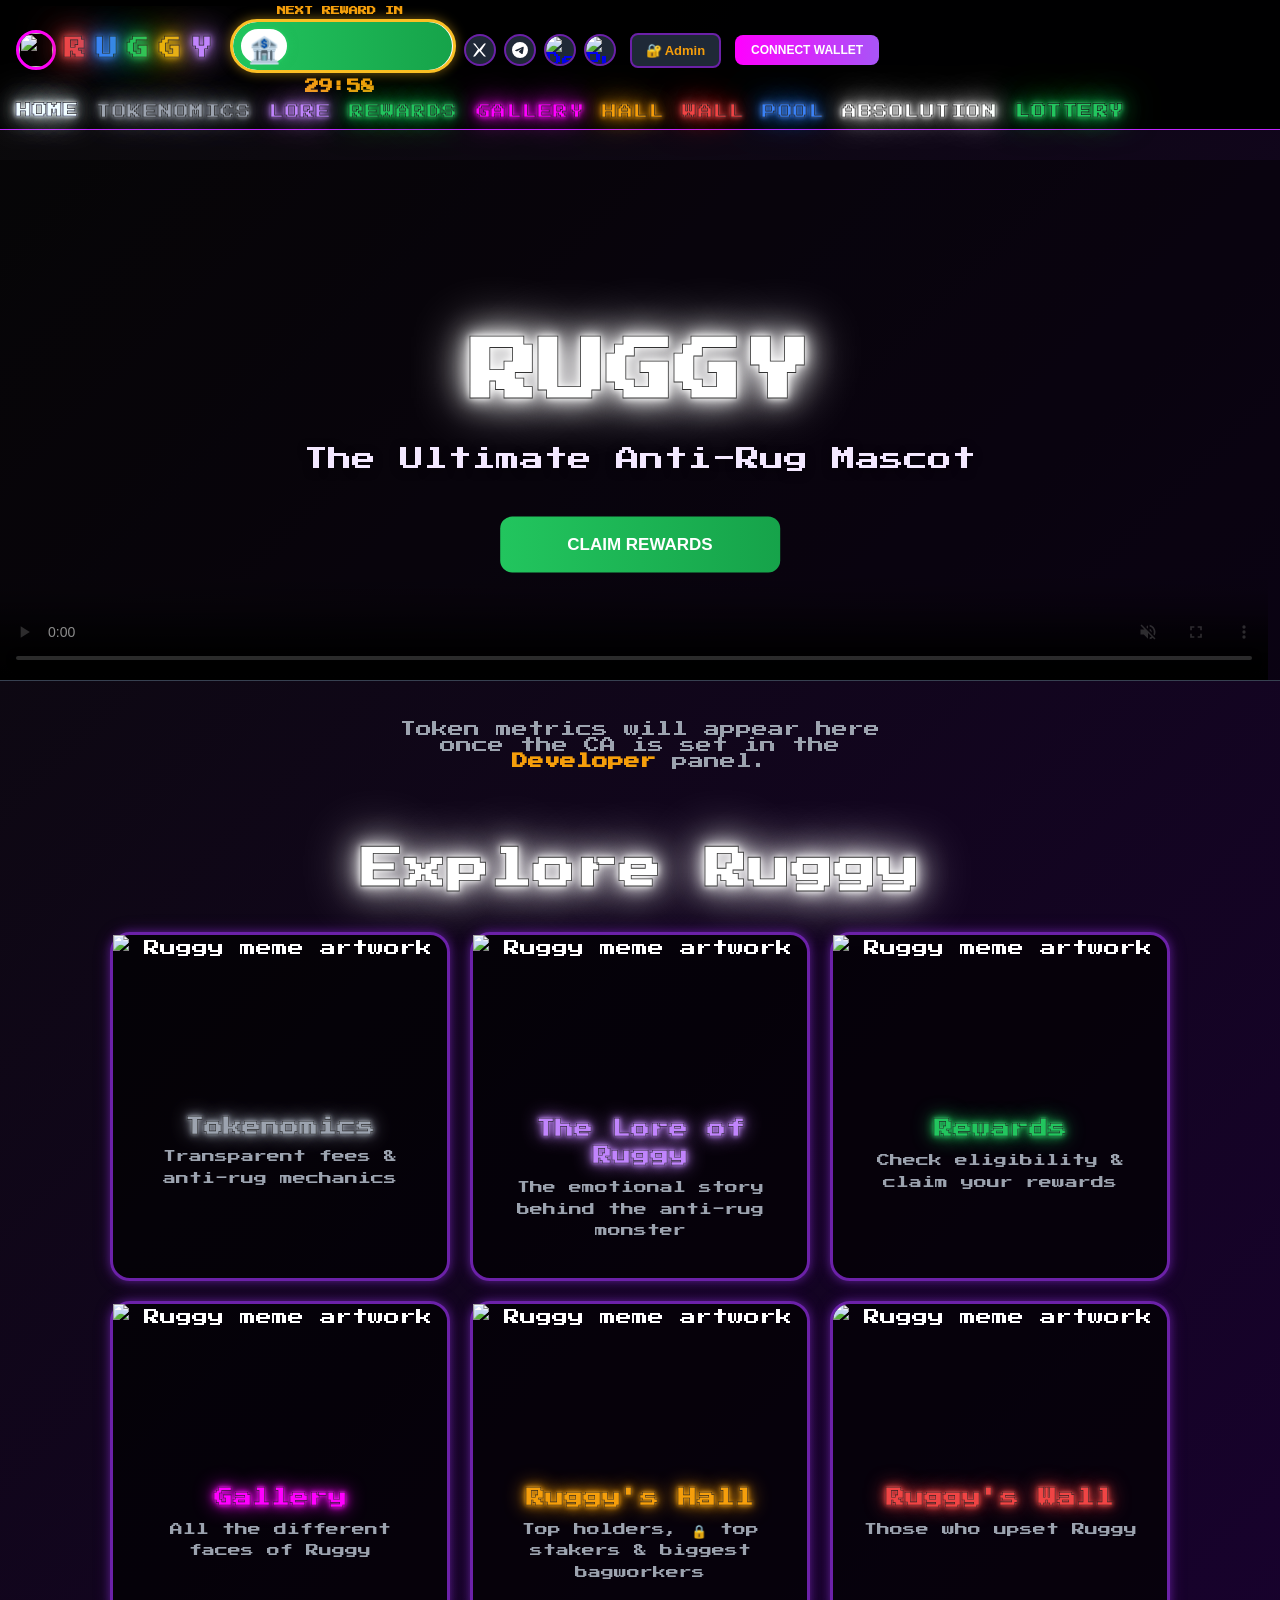
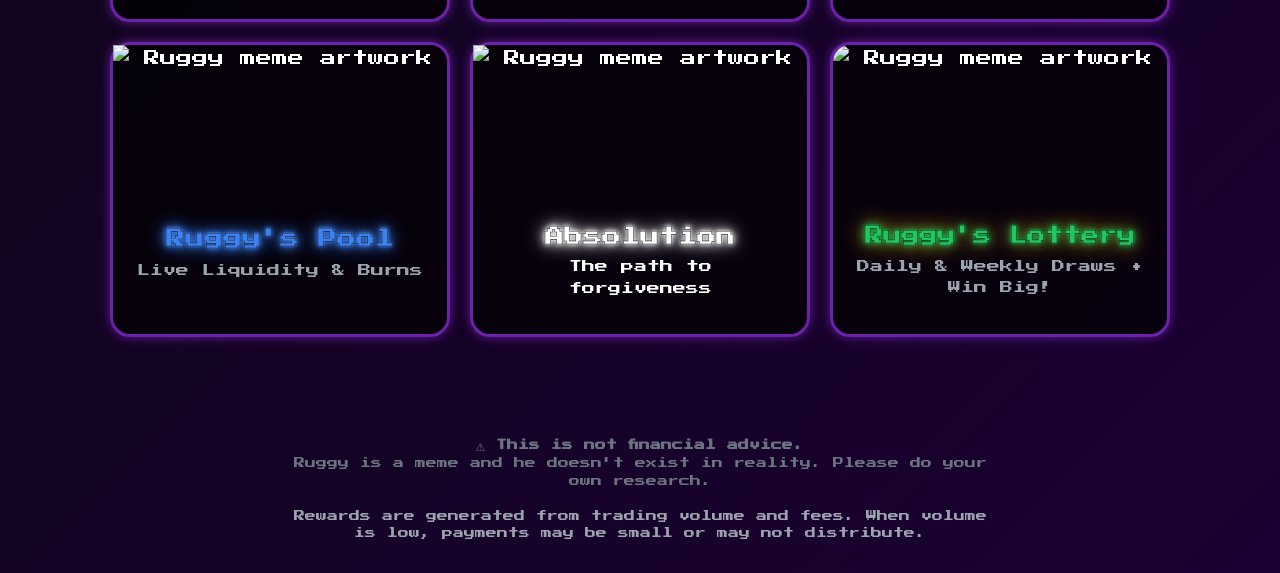
==== commit c440f2fe: "Update index.html" ====
--- a/index.html
+++ b/index.html
@@ -27,9 +27,9 @@
     <!-- Performance -->
     <link rel="preconnect" href="https://fonts.googleapis.com">
     <link rel="preconnect" href="https://fonts.gstatic.com" crossorigin>
-    <link rel="stylesheet" href="https://fonts.googleapis.com/css2?family=Press+Start+2P&display=swap"
+    <link rel="stylesheet" href="https://fonts.googleapis.com/css2?family=Press+Start+2P&display=optional"
           media="print" onload="this.media='all'" crossorigin>
-    <noscript><link rel="stylesheet" href="https://fonts.googleapis.com/css2?family=Press+Start+2P&display=swap" crossorigin></noscript>
+    <noscript><link rel="stylesheet" href="https://fonts.googleapis.com/css2?family=Press+Start+2P&display=optional" crossorigin></noscript>
     <link rel="preconnect" href="https://i.ibb.co" crossorigin>
     <link rel="preload" as="image" href="https://i.ibb.co/nMjHpcT8/IMG-4615.webp" fetchpriority="high">
 
--- a/styles.css
+++ b/styles.css
@@ -1593,7 +1593,7 @@
 .x221 { background: linear-gradient(145deg, #fbbf24, #d97706); color: white; border: none; padding: 7px 16px; border-radius: 8px; font-weight: 600; cursor: pointer; font-size: 13px; transition: all 0.2s ease; }
 .x222 { background: linear-gradient(145deg, #4ade80, #16a34a); color: white; border: none; padding: 7px 16px; border-radius: 8px; font-weight: 600; cursor: pointer; font-size: 13px; transition: all 0.2s ease; }
 .x223 { background: #374151; color: #e5e7eb; border: none; padding: 4px 10px; border-radius: 6px; cursor: pointer; font-size: 18px; line-height: 1; }
-.x224 { position: absolute; top: 50%; left: 50%; transform: translate(-50%, -50%); width: 100%; height: 100%; object-fit: cover; object-position: center 30%; z-index: 1; pointer-events: none; -webkit-touch-callout: none; user-select: none; contain: layout size; }
+.x224 { position: absolute; top: 50%; left: 50%; transform: translate(-50%, -50%); width: 100%; height: 100%; object-fit: cover; object-position: center 30%; z-index: 1; pointer-events: none; -webkit-touch-callout: none; user-select: none; }
 .x225 { display: grid; grid-template-columns: repeat(auto-fit, minmax(260px, 1fr)); gap: 20px; align-items: stretch; justify-content: center; }
 .x226 { position: relative; width: 100%; max-width: 520px; margin: 0 auto; background: #111827; border-radius: 20px; padding: 24px 20px; border: 1px solid #374151; box-shadow: 0 10px 15px -3px rgb(0 0 0 / 0.3); overflow: hidden; box-sizing: border-box; contain: layout; }
 .x227 { position: absolute; top: 50%; left: 50%; transform: translate(-50%, -50%); color: #9ca3af; font-size: 14px; z-index: 1; display: none; text-align: center; }
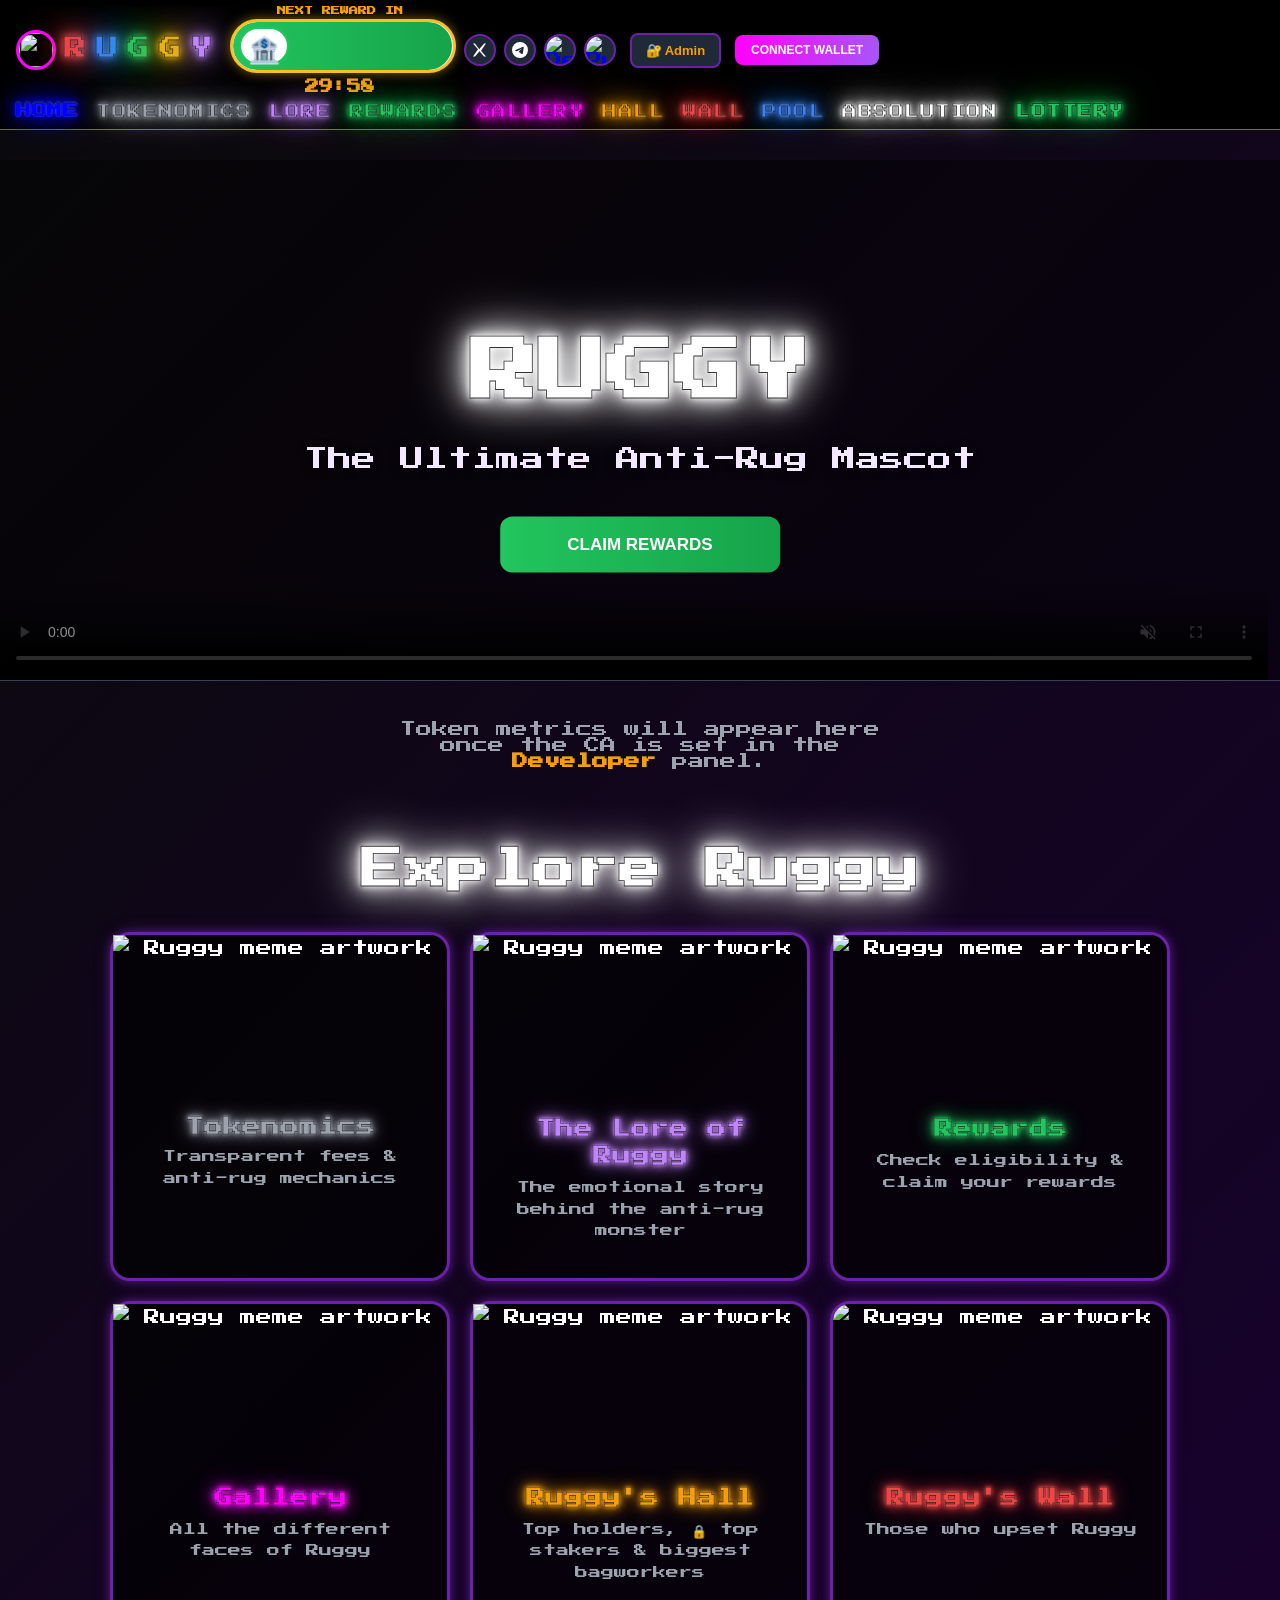
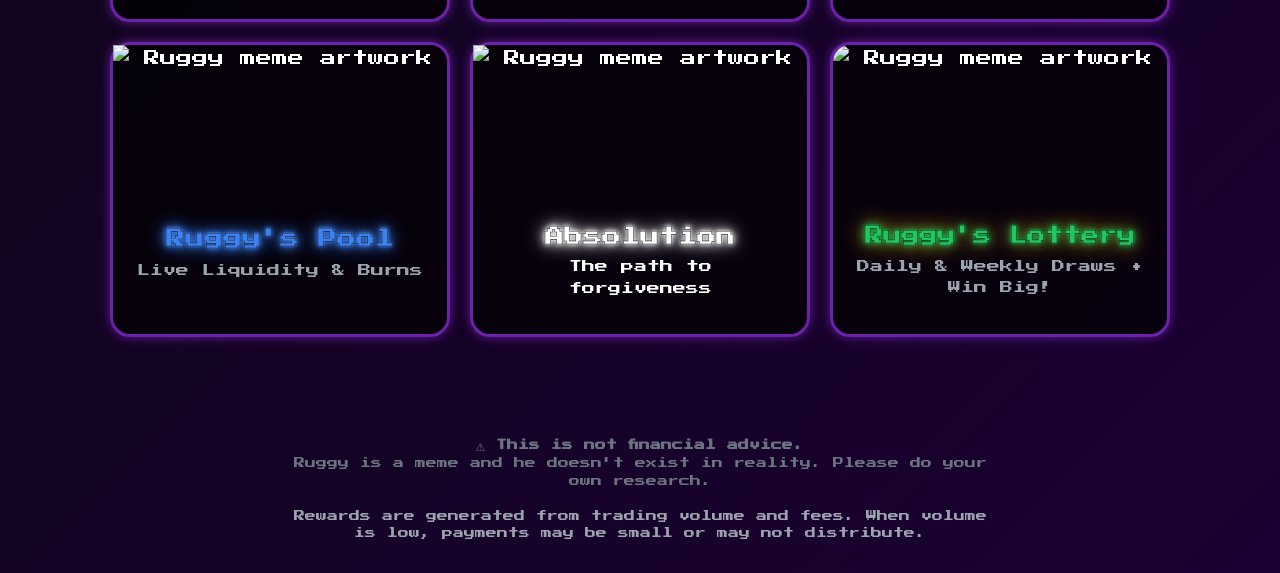
==== commit dd605602: "Update index.html" ====
--- a/index.html
+++ b/index.html
@@ -27,11 +27,13 @@
     <!-- Performance -->
     <link rel="preconnect" href="https://fonts.googleapis.com">
     <link rel="preconnect" href="https://fonts.gstatic.com" crossorigin>
+    <link rel="preconnect" href="https://api.devnet.solana.com">
     <link rel="stylesheet" href="https://fonts.googleapis.com/css2?family=Press+Start+2P&display=optional"
           media="print" onload="this.media='all'" crossorigin>
     <noscript><link rel="stylesheet" href="https://fonts.googleapis.com/css2?family=Press+Start+2P&display=optional" crossorigin></noscript>
     <link rel="preconnect" href="https://i.ibb.co" crossorigin>
     <link rel="preload" as="image" href="https://i.ibb.co/nMjHpcT8/IMG-4615.webp" fetchpriority="high">
+    <link rel="preload" href="styles.css?v=89" as="style">
 
     <!-- ASSET VERSION v89 — bump the v= number on every deploy to bust caches -->
     <link rel="stylesheet" href="styles.css?v=89">
@@ -234,35 +236,35 @@
             <!-- Mobile Navigation Links -->
             <div style="display: flex; flex-direction: column; gap: 10px; font-size: 17px; padding: 12px 20px 40px 20px;">
                 
-                <a data-page="home" class="nav-link active home-cycling" 
+                <a href="#home" data-page="home" class="nav-link active home-cycling" 
                    style="padding: 16px 20px; border-radius: 14px; background: rgba(255,255,255,0.08); font-weight: 700; text-align: center;">HOME</a>
                 
-                <a data-page="tokenomics" class="nav-link" 
+                <a href="#tokenomics" data-page="tokenomics" class="nav-link" 
                    style="padding: 16px 20px; border-radius: 14px; background: rgba(255,255,255,0.04); color: #9ca3af; text-align: center;">TOKENOMICS</a>
                 
-                <a data-page="lore" class="nav-link" 
+                <a href="#lore" data-page="lore" class="nav-link" 
                    style="padding: 16px 20px; border-radius: 14px; background: rgba(255,255,255,0.04); color: #c084fc; text-align: center;">LORE</a>
                 
-                <a data-page="rewards" class="nav-link" 
+                <a href="#rewards" data-page="rewards" class="nav-link" 
                    style="padding: 16px 20px; border-radius: 14px; background: rgba(255,255,255,0.04); color: #22c55e; text-align: center;">REWARDS</a>
                 
-                <a data-page="gallery" class="nav-link" 
+                <a href="#gallery" data-page="gallery" class="nav-link" 
                    style="padding: 16px 20px; border-radius: 14px; background: rgba(255,255,255,0.04); color: #ff00ff; text-align: center;">GALLERY</a>
                 
-                <a data-page="hall" class="nav-link" 
+                <a href="#hall" data-page="hall" class="nav-link" 
                    style="padding: 16px 20px; border-radius: 14px; background: rgba(255,255,255,0.04); color: #f59e0b; text-align: center;">HALL</a>
                 
-                <a data-page="wall" class="nav-link" 
+                <a href="#wall" data-page="wall" class="nav-link" 
                    style="padding: 16px 20px; border-radius: 14px; background: rgba(255,255,255,0.04); color: #ef4444; text-align: center;">WALL</a>
                 
-                <a data-page="pool" class="nav-link" 
+                <a href="#pool" data-page="pool" class="nav-link" 
                    style="padding: 16px 20px; border-radius: 14px; background: rgba(255,255,255,0.04); color: #3b82f6; text-align: center;">POOL</a>
                 
-                <a data-page="absolution" class="nav-link" 
+                <a href="#absolution" data-page="absolution" class="nav-link" 
                    style="padding: 16px 20px; border-radius: 14px; background: rgba(255,255,255,0.04); color: #e5e7eb; text-align: center;">ABSOLUTION</a>
                 
                 <!-- LOTTERY button - Exact same shape & background as others + flashing green/gold text -->
-                <a data-page="lotto" class="nav-link x217"
+                <a href="#lotto" data-page="lotto" class="nav-link x217"
                    >
                     LOTTERY
                 </a>
--- a/styles.css
+++ b/styles.css
@@ -234,11 +234,11 @@
 /* ===== STYLE BLOCK 3 ===== */
 body { font-family: 'Press Start 2P', system-ui, sans-serif; background: linear-gradient(135deg, #0a0a0a, #1a0033); color: white; margin: 0; padding: 0; }
 
-/* ── PERFORMANCE: font-display swap so text renders immediately with fallback
-   font while Press Start 2P loads — eliminates blank-text FCP on mobile ── */
+/* ── PERFORMANCE: font-display optional so text renders immediately with fallback
+   font while Press Start 2P loads — eliminates font-swap CLS entirely ── */
 @font-face {
     font-family: 'Press Start 2P';
-    font-display: swap;
+    font-display: optional;
     src: local('Press Start 2P');
 }
 
@@ -990,7 +990,7 @@
    Works on both mobile and desktop
    ============================================ */
 :root {
-    --nav-height: 170px;
+    --nav-height: 145px;
 
     /* ============================================
        DESIGN TOKENS — change the theme in one place.
@@ -1593,7 +1593,7 @@
 .x221 { background: linear-gradient(145deg, #fbbf24, #d97706); color: white; border: none; padding: 7px 16px; border-radius: 8px; font-weight: 600; cursor: pointer; font-size: 13px; transition: all 0.2s ease; }
 .x222 { background: linear-gradient(145deg, #4ade80, #16a34a); color: white; border: none; padding: 7px 16px; border-radius: 8px; font-weight: 600; cursor: pointer; font-size: 13px; transition: all 0.2s ease; }
 .x223 { background: #374151; color: #e5e7eb; border: none; padding: 4px 10px; border-radius: 6px; cursor: pointer; font-size: 18px; line-height: 1; }
-.x224 { position: absolute; top: 50%; left: 50%; transform: translate(-50%, -50%); width: 100%; height: 100%; object-fit: cover; object-position: center 30%; z-index: 1; pointer-events: none; -webkit-touch-callout: none; user-select: none; }
+.x224 { position: absolute; top: 50%; left: 50%; transform: translate(-50%, -50%); width: 100%; height: 100%; object-fit: cover; object-position: center 30%; z-index: 1; pointer-events: none; -webkit-touch-callout: none; user-select: none; contain: layout size; }
 .x225 { display: grid; grid-template-columns: repeat(auto-fit, minmax(260px, 1fr)); gap: 20px; align-items: stretch; justify-content: center; }
 .x226 { position: relative; width: 100%; max-width: 520px; margin: 0 auto; background: #111827; border-radius: 20px; padding: 24px 20px; border: 1px solid #374151; box-shadow: 0 10px 15px -3px rgb(0 0 0 / 0.3); overflow: hidden; box-sizing: border-box; contain: layout; }
 .x227 { position: absolute; top: 50%; left: 50%; transform: translate(-50%, -50%); color: #9ca3af; font-size: 14px; z-index: 1; display: none; text-align: center; }
--- a/styles.css
+++ b/styles.css
@@ -234,11 +234,11 @@
 /* ===== STYLE BLOCK 3 ===== */
 body { font-family: 'Press Start 2P', system-ui, sans-serif; background: linear-gradient(135deg, #0a0a0a, #1a0033); color: white; margin: 0; padding: 0; }
 
-/* ── PERFORMANCE: font-display swap so text renders immediately with fallback
-   font while Press Start 2P loads — eliminates blank-text FCP on mobile ── */
+/* ── PERFORMANCE: font-display optional so text renders immediately with fallback
+   font while Press Start 2P loads — eliminates font-swap CLS entirely ── */
 @font-face {
     font-family: 'Press Start 2P';
-    font-display: swap;
+    font-display: optional;
     src: local('Press Start 2P');
 }
 
@@ -990,7 +990,7 @@
    Works on both mobile and desktop
    ============================================ */
 :root {
-    --nav-height: 170px;
+    --nav-height: 145px;
 
     /* ============================================
        DESIGN TOKENS — change the theme in one place.
@@ -1593,7 +1593,7 @@
 .x221 { background: linear-gradient(145deg, #fbbf24, #d97706); color: white; border: none; padding: 7px 16px; border-radius: 8px; font-weight: 600; cursor: pointer; font-size: 13px; transition: all 0.2s ease; }
 .x222 { background: linear-gradient(145deg, #4ade80, #16a34a); color: white; border: none; padding: 7px 16px; border-radius: 8px; font-weight: 600; cursor: pointer; font-size: 13px; transition: all 0.2s ease; }
 .x223 { background: #374151; color: #e5e7eb; border: none; padding: 4px 10px; border-radius: 6px; cursor: pointer; font-size: 18px; line-height: 1; }
-.x224 { position: absolute; top: 50%; left: 50%; transform: translate(-50%, -50%); width: 100%; height: 100%; object-fit: cover; object-position: center 30%; z-index: 1; pointer-events: none; -webkit-touch-callout: none; user-select: none; }
+.x224 { position: absolute; top: 50%; left: 50%; transform: translate(-50%, -50%); width: 100%; height: 100%; object-fit: cover; object-position: center 30%; z-index: 1; pointer-events: none; -webkit-touch-callout: none; user-select: none; contain: layout size; }
 .x225 { display: grid; grid-template-columns: repeat(auto-fit, minmax(260px, 1fr)); gap: 20px; align-items: stretch; justify-content: center; }
 .x226 { position: relative; width: 100%; max-width: 520px; margin: 0 auto; background: #111827; border-radius: 20px; padding: 24px 20px; border: 1px solid #374151; box-shadow: 0 10px 15px -3px rgb(0 0 0 / 0.3); overflow: hidden; box-sizing: border-box; contain: layout; }
 .x227 { position: absolute; top: 50%; left: 50%; transform: translate(-50%, -50%); color: #9ca3af; font-size: 14px; z-index: 1; display: none; text-align: center; }
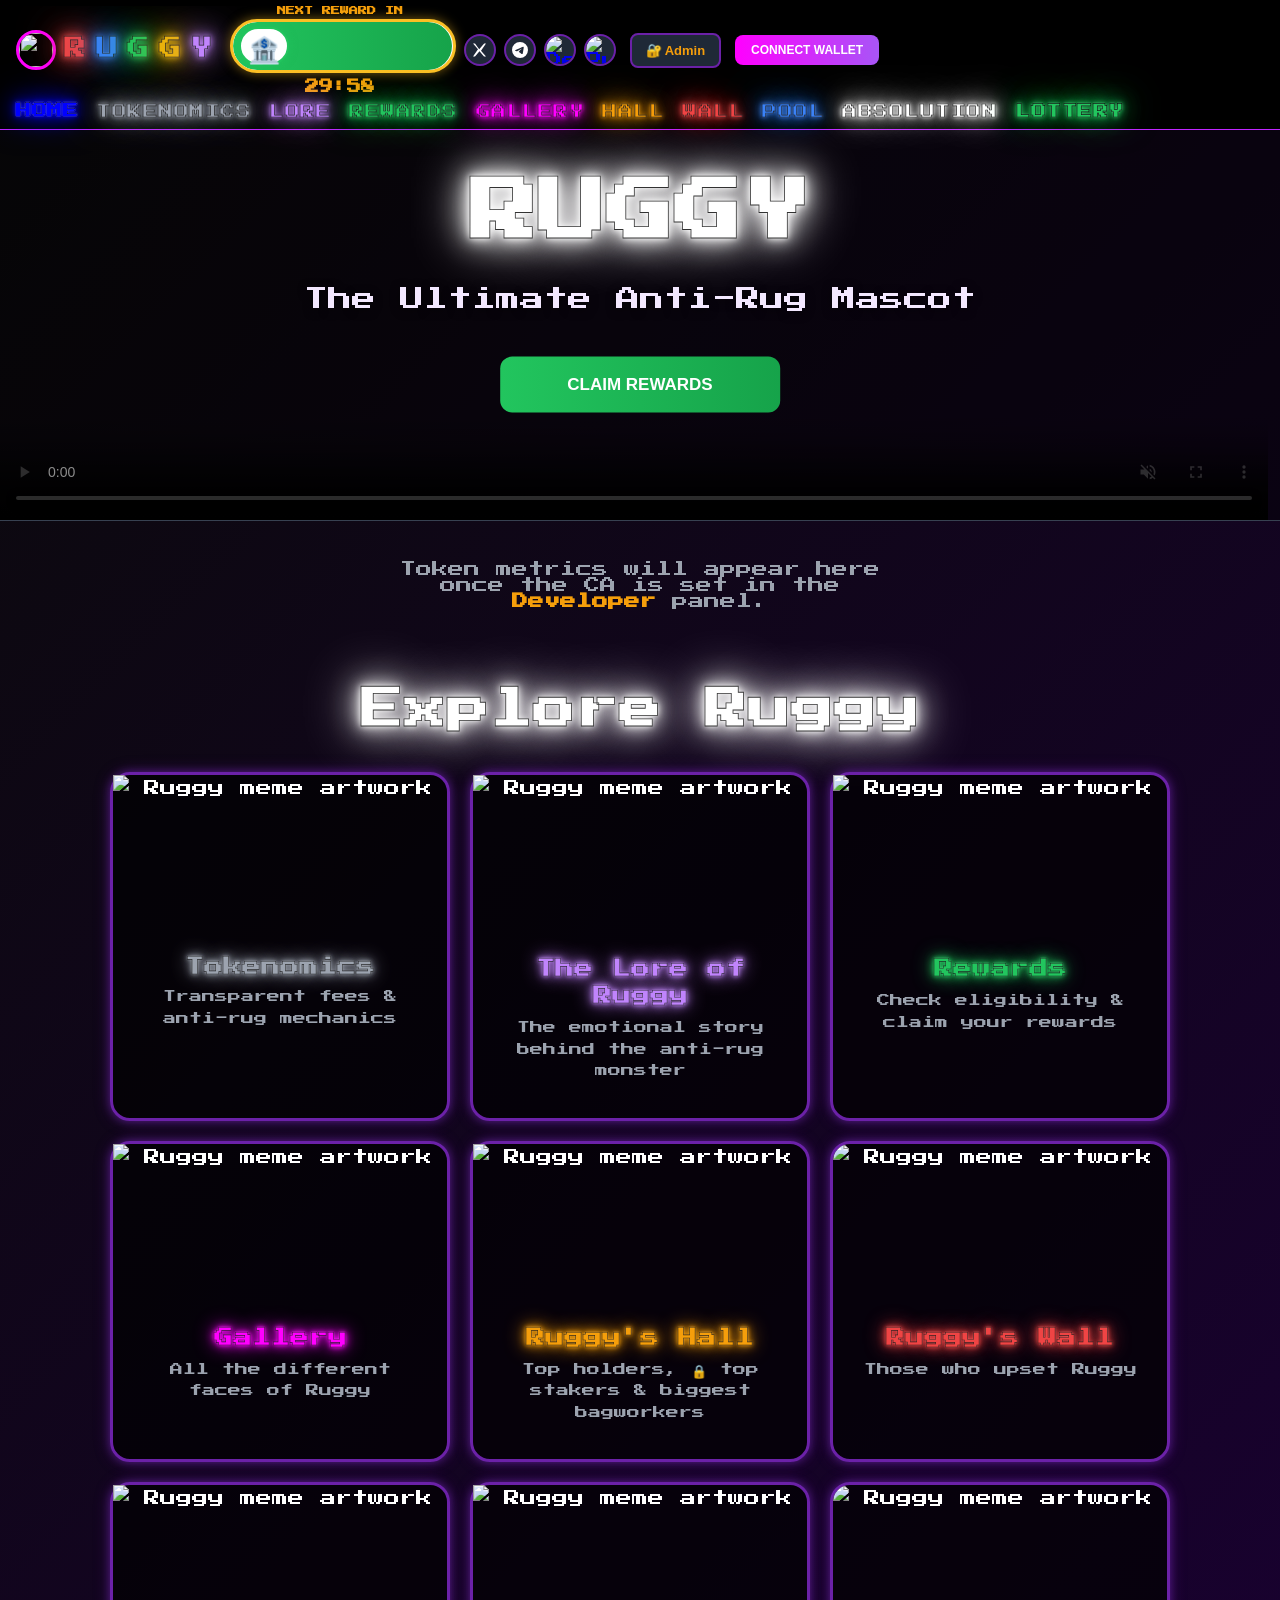
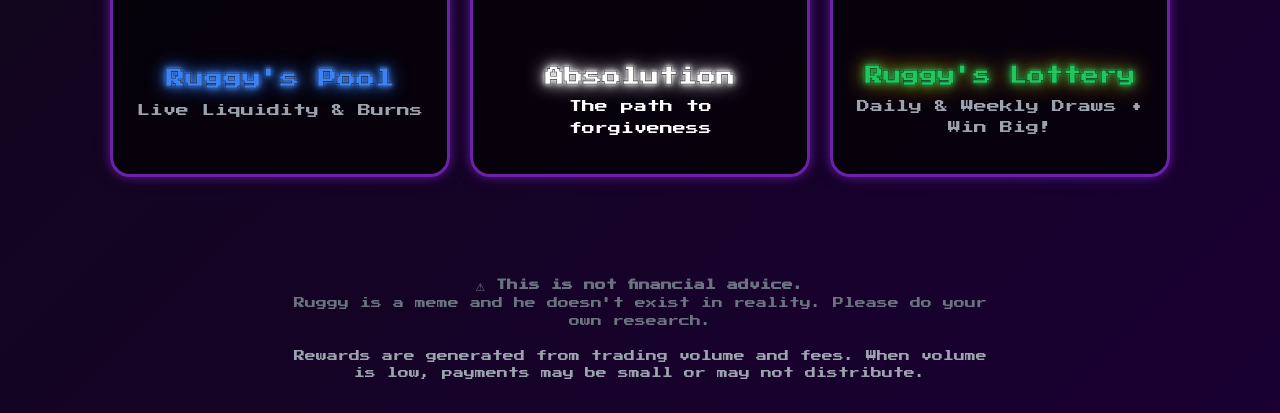
==== commit a58b913a: "Update index.html" ====
--- a/index.html
+++ b/index.html
@@ -326,9 +326,11 @@
                 Your browser does not support the video tag.
             </video>
 
-            <!-- Fallback image, shown only if the video fails to load entirely -->
+            <!-- Fallback image, shown only if the video fails to load entirely.
+                 data-src instead of src prevents eager loading and stops it
+                 being treated as a late LCP candidate before JS shows it. -->
             <img id="home-banner-fallback"
-                 src="https://i.ibb.co/nMjHpcT8/IMG-4615.webp"
+                 data-src="https://i.ibb.co/nMjHpcT8/IMG-4615.webp"
                  alt="RUGGY"
                  style="display:none; position:absolute; top:0; left:0; width:100%; height:100%; object-fit:cover; z-index:1;">
             
--- a/styles.css
+++ b/styles.css
@@ -1038,12 +1038,21 @@
     --radius-lg: 20px;
 }
 
-#home {
-    padding-top: calc(var(--nav-height) + 20px) !important;
-}
+/* #home intentionally excluded from dynamic nav padding — the full-width
+   banner is designed to work with the fixed nav overlaid on top of it.
+   Pushing it down via padding-top causes CLS when the nav height is
+   measured and updated by JS on mobile vs desktop. */
 
 #tokenomics, #lore, #rewards, #gallery, #hall, #wall, #pool, #absolution, #lotto {
     padding-top: calc(var(--nav-height) + 16px) !important;
+}
+
+/* Mobile nav is shorter (no desktop nav row) — pre-set to avoid CLS
+   when JS measures and updates --nav-height after first paint. */
+@media (max-width: 768px) {
+    :root {
+        --nav-height: 90px;
+    }
 }
 
 /* ============================================
--- a/styles.css
+++ b/styles.css
@@ -1038,12 +1038,21 @@
     --radius-lg: 20px;
 }
 
-#home {
-    padding-top: calc(var(--nav-height) + 20px) !important;
-}
+/* #home intentionally excluded from dynamic nav padding — the full-width
+   banner is designed to work with the fixed nav overlaid on top of it.
+   Pushing it down via padding-top causes CLS when the nav height is
+   measured and updated by JS on mobile vs desktop. */
 
 #tokenomics, #lore, #rewards, #gallery, #hall, #wall, #pool, #absolution, #lotto {
     padding-top: calc(var(--nav-height) + 16px) !important;
+}
+
+/* Mobile nav is shorter (no desktop nav row) — pre-set to avoid CLS
+   when JS measures and updates --nav-height after first paint. */
+@media (max-width: 768px) {
+    :root {
+        --nav-height: 90px;
+    }
 }
 
 /* ============================================
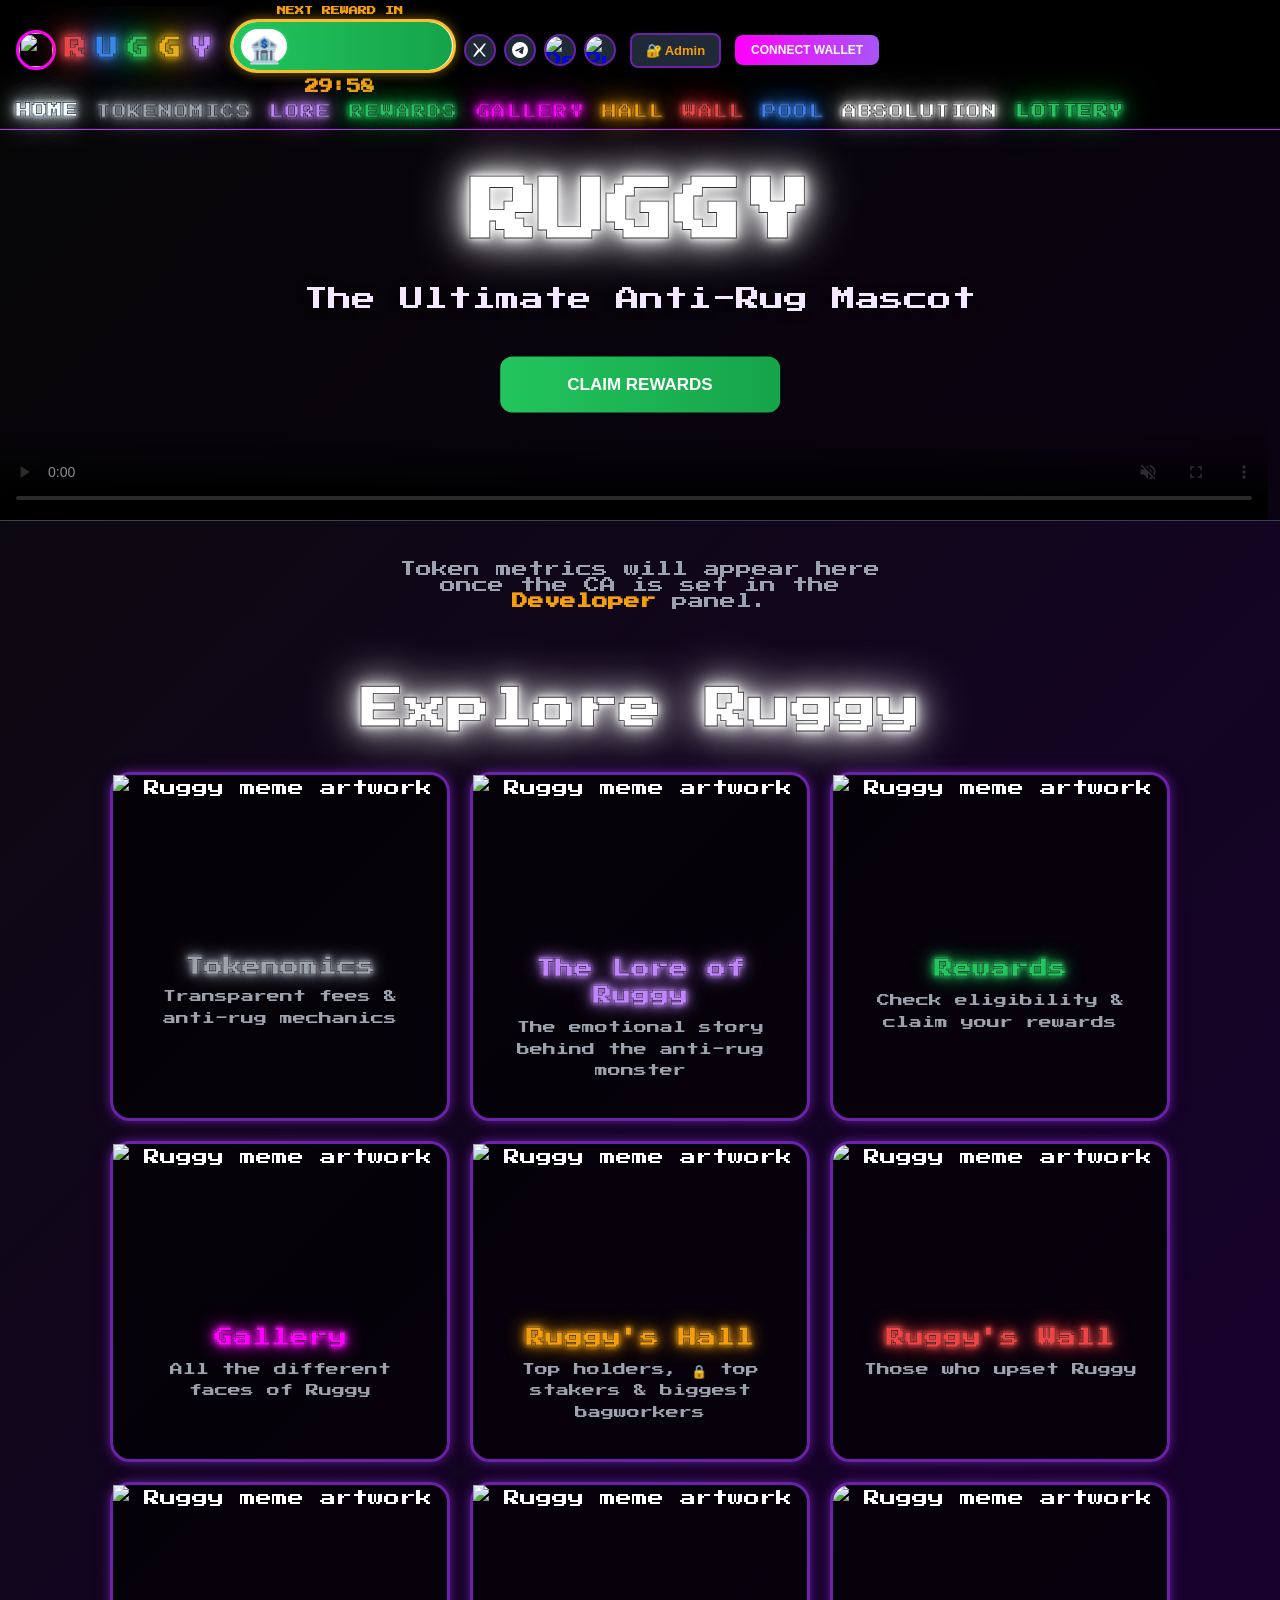
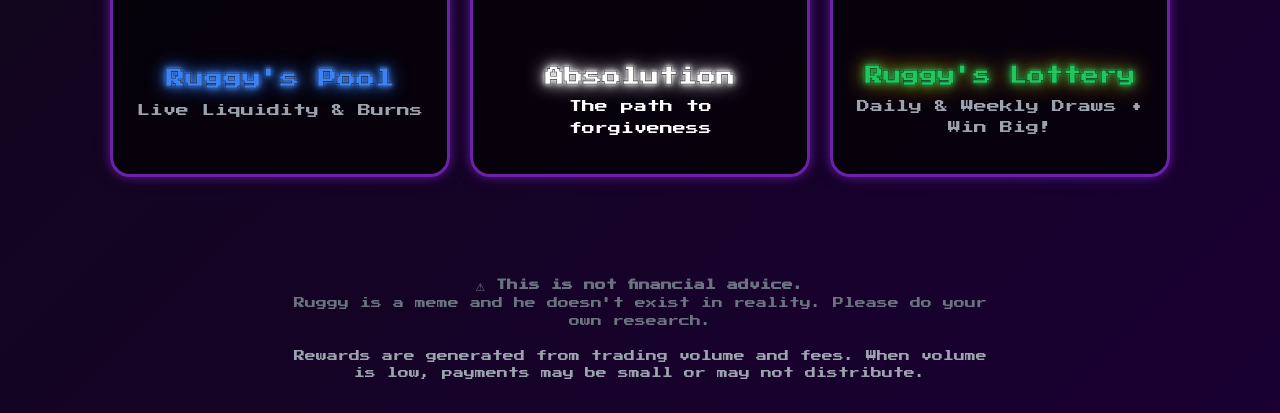
==== commit 17f8d8c2: "Update image sources to use CDN links" ====
--- a/index.html
+++ b/index.html
@@ -14,7 +14,7 @@
     <meta property="og:url" content="https://ruggy.net">
     <meta property="og:title" content="Ruggy Rewards • pump.fun | Anti-Rug Tokenomics & Community Rewards">
     <meta property="og:description" content="Hold Ruggy and earn real rewards. Transparent fee distribution with 40% Liquidity Burns, 30% Community Airdrops, and strong anti-rug mechanics.">
-    <meta property="og:image" content="https://i.ibb.co/q39t3LXn/IMG-4616.webp">
+    <meta property="og:image" content="https://cdn.ruggy.net/sm-IMG-4616.jpg">
     <meta property="og:image:width" content="1200">
     <meta property="og:image:height" content="630">
 
@@ -22,7 +22,7 @@
     <meta name="twitter:card" content="summary_large_image">
     <meta name="twitter:title" content="Ruggy Rewards • pump.fun | Anti-Rug Tokenomics">
     <meta name="twitter:description" content="Earn rewards for holding Ruggy. 40% Liquidity Burns • 30% Community Airdrops • Strong Anti-Rug Mechanics on Solana.">
-    <meta name="twitter:image" content="https://i.ibb.co/q39t3LXn/IMG-4616.webp">
+    <meta name="twitter:image" content="https://cdn.ruggy.net/sm-IMG-4616.jpg">
 
     <!-- Performance -->
     <link rel="preconnect" href="https://fonts.googleapis.com">
@@ -405,7 +405,7 @@
                 <div class="x225">
                     
                     <div data-action="navigate" data-page="tokenomics" class="card btn-bare">
-                        <img alt="Ruggy meme artwork" decoding="async" width="400" height="260" src="https://i.ibb.co/Pz3XN0r0/IMG-4623.webp" 
+                        <img alt="Ruggy meme artwork" decoding="async" width="400" height="260" src="https://cdn.ruggy.net/sm-IMG-4623.jpg" 
                              class="tile-img-sm" loading="lazy">
                         <div class="pad-card">
                             <h3 style="margin: 0 0 8px 0; color: #9ca3af; line-height: 1.25;">Tokenomics</h3>
@@ -414,7 +414,7 @@
                     </div>
 
                     <div data-action="navigate" data-page="lore" class="card btn-bare">
-                        <img alt="Ruggy meme artwork" decoding="async" width="400" height="260" src="https://i.ibb.co/4ZknhZCc/IMG-4627.webp" 
+                        <img alt="Ruggy meme artwork" decoding="async" width="400" height="260" src="https://cdn.ruggy.net/sm-IMG-4627.jpg" 
                              class="tile-img-sm" loading="lazy">
                         <div class="pad-card">
                             <h3 style="margin: 0 0 8px 0; color: #c084fc;">The Lore of Ruggy</h3>
@@ -423,7 +423,7 @@
                     </div>
 
                     <div data-action="navigate" data-page="rewards" class="card btn-bare">
-                        <img alt="Ruggy meme artwork" decoding="async" width="400" height="260" src="https://i.ibb.co/TD5SfBrd/IMG-4622.webp" 
+                        <img alt="Ruggy meme artwork" decoding="async" width="400" height="260" src="https://cdn.ruggy.net/sm-IMG-4622.jpg" 
                              class="tile-img-sm" loading="lazy">
                         <div class="pad-card">
                             <h3 style="margin: 0 0 8px 0; color: #22c55e;">Rewards</h3>
@@ -432,7 +432,7 @@
                     </div>
 
                     <div data-action="navigate" data-page="gallery" class="card btn-bare">
-                        <img alt="Ruggy meme artwork" decoding="async" width="400" height="260" loading="lazy" fetchpriority="low" src="https://i.ibb.co/q39t3LXn/IMG-4616.webp" 
+                        <img alt="Ruggy meme artwork" decoding="async" width="400" height="260" loading="lazy" fetchpriority="low" src="https://cdn.ruggy.net/sm-IMG-4616.jpg" 
                              class="tile-img-sm">
                         <div class="pad-card">
                             <h3 style="margin: 0 0 8px 0; color: #ff00ff;">Gallery</h3>
@@ -441,7 +441,7 @@
                     </div>
 
                     <div data-action="navigate" data-page="hall" class="card btn-bare">
-                        <img alt="Ruggy meme artwork" decoding="async" width="400" height="260" loading="lazy" fetchpriority="low" src="https://i.ibb.co/rfMbTFRL/IMG-4626.webp" 
+                        <img alt="Ruggy meme artwork" decoding="async" width="400" height="260" loading="lazy" fetchpriority="low" src="https://cdn.ruggy.net/sm-IMG-4626.jpg" 
                              class="tile-img-sm">
                         <div class="pad-card">
                             <h3 style="margin: 0 0 8px 0; color: #f59e0b;">Ruggy's Hall</h3>
@@ -450,7 +450,7 @@
                     </div>
 
                     <div data-action="navigate" data-page="wall" class="card u7">
-                        <img alt="Ruggy meme artwork" decoding="async" width="400" height="260" loading="lazy" fetchpriority="low" src="https://i.ibb.co/7x887T0f/IMG-4629.webp" 
+                        <img alt="Ruggy meme artwork" decoding="async" width="400" height="260" loading="lazy" fetchpriority="low" src="https://cdn.ruggy.net/sm-IMG-4629.jpg" 
                              style="width: 100%; height: 160px; object-fit: cover; object-position: center 40%;">
                         <div class="pad-card">
                             <h3 style="margin: 0 0 8px 0; color: #ef4444;">Ruggy's Wall</h3>
@@ -459,7 +459,7 @@
                     </div>
 
                     <div data-action="navigate" data-page="pool" class="card btn-bare">
-                        <img alt="Ruggy meme artwork" decoding="async" width="400" height="260" loading="lazy" fetchpriority="low" src="https://i.ibb.co/3mfbqrSP/IMG-4628.webp" 
+                        <img alt="Ruggy meme artwork" decoding="async" width="400" height="260" loading="lazy" fetchpriority="low" src="https://cdn.ruggy.net/sm-IMG-4628.jpg" 
                              class="tile-img-sm">
                         <div class="pad-card">
                             <h3 style="margin: 0 0 8px 0; color: #3b82f6;">Ruggy's Pool</h3>
@@ -495,7 +495,7 @@
     <section id="tokenomics" class="section page-wrap">
         
         <div class="center-mb30">
-            <img alt="Ruggy meme artwork" decoding="async" width="400" height="260" loading="lazy" fetchpriority="low" src="https://i.ibb.co/Pz3XN0r0/IMG-4623.webp" 
+            <img alt="Ruggy meme artwork" decoding="async" width="400" height="260" loading="lazy" fetchpriority="low" src="https://cdn.ruggy.net/sm-IMG-4623.jpg" 
                  class="feature-img">
         </div>
 
@@ -628,7 +628,7 @@
     <section id="rewards" class="section" style="padding-top: 110px; padding-bottom: 80px; max-width: 1000px; margin: 0 auto;">
         
         <div class="center-mb30">
-            <img alt="Ruggy meme artwork" decoding="async" width="400" height="260" loading="lazy" fetchpriority="low" src="https://i.ibb.co/TD5SfBrd/IMG-4622.webp" 
+            <img alt="Ruggy meme artwork" decoding="async" width="400" height="260" loading="lazy" fetchpriority="low" src="https://cdn.ruggy.net/sm-IMG-4622.jpg" 
                  class="feature-img" loading="lazy">
         </div>
 
@@ -826,7 +826,7 @@
     <section id="lore" class="section u17">
         
         <div class="center-mb30">
-            <img alt="Ruggy meme artwork" decoding="async" width="400" height="260" loading="lazy" fetchpriority="low" src="https://i.ibb.co/4ZknhZCc/IMG-4627.webp" 
+            <img alt="Ruggy meme artwork" decoding="async" width="400" height="260" loading="lazy" fetchpriority="low" src="https://cdn.ruggy.net/sm-IMG-4627.jpg" 
                  class="feature-img" loading="lazy">
         </div>
 
@@ -882,7 +882,7 @@
     <section id="gallery" class="section u18">
         
         <div class="center-mb25">
-            <img alt="Ruggy meme artwork" decoding="async" width="400" height="260" loading="lazy" fetchpriority="low" src="https://i.ibb.co/q39t3LXn/IMG-4616.webp" 
+            <img alt="Ruggy meme artwork" decoding="async" width="400" height="260" loading="lazy" fetchpriority="low" src="https://cdn.ruggy.net/sm-IMG-4616.jpg" 
                  class="u19" loading="lazy">
         </div>
 
@@ -903,8 +903,8 @@
             </div>
 
             <!-- Art Ruggy -->
-            <div class="gallery-card tile" data-action="open-image" data-image-src="https://i.ibb.co/q39t3LXn/IMG-4616.webp" data-image-title="Art Ruggy">
-                <img alt="" src="https://i.ibb.co/q39t3LXn/IMG-4616.webp" 
+            <div class="gallery-card tile" data-action="open-image" data-image-src="https://cdn.ruggy.net/sm-IMG-4616.jpg" data-image-title="Art Ruggy">
+                <img alt="" src="https://cdn.ruggy.net/sm-IMG-4616.jpg" 
                      class="tile-img" loading="lazy" decoding="async">
                 <div class="tile-caption">
                     <p class="tile-title">Art Ruggy</p>
@@ -930,8 +930,8 @@
             </div>
 
             <!-- Lambo Ruggy -->
-            <div class="gallery-card tile" data-action="open-image" data-image-src="https://i.ibb.co/TD5SfBrd/IMG-4622.webp" data-image-title="Lambo Ruggy">
-                <img alt="" src="https://i.ibb.co/TD5SfBrd/IMG-4622.webp" 
+            <div class="gallery-card tile" data-action="open-image" data-image-src="https://cdn.ruggy.net/sm-IMG-4622.jpg" data-image-title="Lambo Ruggy">
+                <img alt="" src="https://cdn.ruggy.net/sm-IMG-4622.jpg" 
                      class="tile-img" loading="lazy" decoding="async">
                 <div class="tile-caption">
                     <p class="tile-title">Lambo Ruggy</p>
@@ -939,8 +939,8 @@
             </div>
 
             <!-- Moon Ruggy -->
-            <div class="gallery-card tile" data-action="open-image" data-image-src="https://i.ibb.co/Pz3XN0r0/IMG-4623.webp" data-image-title="Moon Ruggy">
-                <img alt="" src="https://i.ibb.co/Pz3XN0r0/IMG-4623.webp" 
+            <div class="gallery-card tile" data-action="open-image" data-image-src="https://cdn.ruggy.net/sm-IMG-4623.jpg" data-image-title="Moon Ruggy">
+                <img alt="" src="https://cdn.ruggy.net/sm-IMG-4623.jpg" 
                      class="tile-img" loading="lazy" decoding="async">
                 <div class="tile-caption">
                     <p class="tile-title">Moon Ruggy</p>
@@ -966,8 +966,8 @@
             </div>
 
             <!-- Golden Ruggy -->
-            <div class="gallery-card tile" data-action="open-image" data-image-src="https://i.ibb.co/rfMbTFRL/IMG-4626.webp" data-image-title="Golden Ruggy">
-                <img alt="" src="https://i.ibb.co/rfMbTFRL/IMG-4626.webp" 
+            <div class="gallery-card tile" data-action="open-image" data-image-src="https://cdn.ruggy.net/sm-IMG-4626.jpg" data-image-title="Golden Ruggy">
+                <img alt="" src="https://cdn.ruggy.net/sm-IMG-4626.jpg" 
                      class="tile-img" loading="lazy" decoding="async">
                 <div class="tile-caption">
                     <p class="tile-title">Golden Ruggy</p>
@@ -975,8 +975,8 @@
             </div>
 
             <!-- Bookworm Ruggy -->
-            <div class="gallery-card tile" data-action="open-image" data-image-src="https://i.ibb.co/4ZknhZCc/IMG-4627.webp" data-image-title="Bookworm Ruggy">
-                <img alt="" src="https://i.ibb.co/4ZknhZCc/IMG-4627.webp" 
+            <div class="gallery-card tile" data-action="open-image" data-image-src="https://cdn.ruggy.net/sm-IMG-4627.jpg" data-image-title="Bookworm Ruggy">
+                <img alt="" src="https://cdn.ruggy.net/sm-IMG-4627.jpg" 
                      class="tile-img" loading="lazy" decoding="async">
                 <div class="tile-caption">
                     <p class="tile-title">Bookworm Ruggy</p>
@@ -984,8 +984,8 @@
             </div>
 
             <!-- Banned Ruggy -->
-            <div class="gallery-card tile" data-action="open-image" data-image-src="https://i.ibb.co/7x887T0f/IMG-4629.webp" data-image-title="Banned Ruggy">
-                <img alt="" src="https://i.ibb.co/7x887T0f/IMG-4629.webp" 
+            <div class="gallery-card tile" data-action="open-image" data-image-src="https://cdn.ruggy.net/sm-IMG-4629.jpg" data-image-title="Banned Ruggy">
+                <img alt="" src="https://cdn.ruggy.net/sm-IMG-4629.jpg" 
                      class="tile-img" loading="lazy" decoding="async">
                 <div class="tile-caption">
                     <p class="tile-title">Banned Ruggy</p>
@@ -993,8 +993,8 @@
             </div>
 
             <!-- Pool Ruggy -->
-            <div class="gallery-card tile" data-action="open-image" data-image-src="https://i.ibb.co/3mfbqrSP/IMG-4628.webp" data-image-title="Pool Ruggy">
-                <img alt="" src="https://i.ibb.co/3mfbqrSP/IMG-4628.webp" 
+            <div class="gallery-card tile" data-action="open-image" data-image-src="https://cdn.ruggy.net/sm-IMG-4628.jpg" data-image-title="Pool Ruggy">
+                <img alt="" src="https://cdn.ruggy.net/sm-IMG-4628.jpg" 
                      class="tile-img" loading="lazy" decoding="async">
                 <div class="tile-caption">
                     <p class="tile-title">Pool Ruggy</p>
@@ -1088,7 +1088,7 @@
     <section id="hall" class="section u18">
         
         <div class="center-mb25">
-            <img alt="Ruggy meme artwork" decoding="async" width="400" height="260" loading="lazy" fetchpriority="low" src="https://i.ibb.co/rfMbTFRL/IMG-4626.webp" 
+            <img alt="Ruggy meme artwork" decoding="async" width="400" height="260" loading="lazy" fetchpriority="low" src="https://cdn.ruggy.net/sm-IMG-4626.jpg" 
                  class="u19">
         </div>
 
@@ -1189,7 +1189,7 @@
     <section id="wall" class="section page-wrap">
         
         <div class="center-mb30">
-            <img alt="Ruggy meme artwork" decoding="async" width="400" height="260" loading="lazy" fetchpriority="low" src="https://i.ibb.co/7x887T0f/IMG-4629.webp" 
+            <img alt="Ruggy meme artwork" decoding="async" width="400" height="260" loading="lazy" fetchpriority="low" src="https://cdn.ruggy.net/sm-IMG-4629.jpg" 
                  class="feature-img" loading="lazy">
         </div>
 
@@ -1309,7 +1309,7 @@
     <section id="pool" class="section page-wrap">
         
         <div class="center-mb30">
-            <img alt="Ruggy meme artwork" decoding="async" width="400" height="260" loading="lazy" fetchpriority="low" src="https://i.ibb.co/3mfbqrSP/IMG-4628.webp" 
+            <img alt="Ruggy meme artwork" decoding="async" width="400" height="260" loading="lazy" fetchpriority="low" src="https://cdn.ruggy.net/sm-IMG-4628.jpg" 
                  style="max-width: 100%; height: 320px; object-fit: cover; border-radius: 16px; border: 3px solid #6b21a8;">
         </div>
 
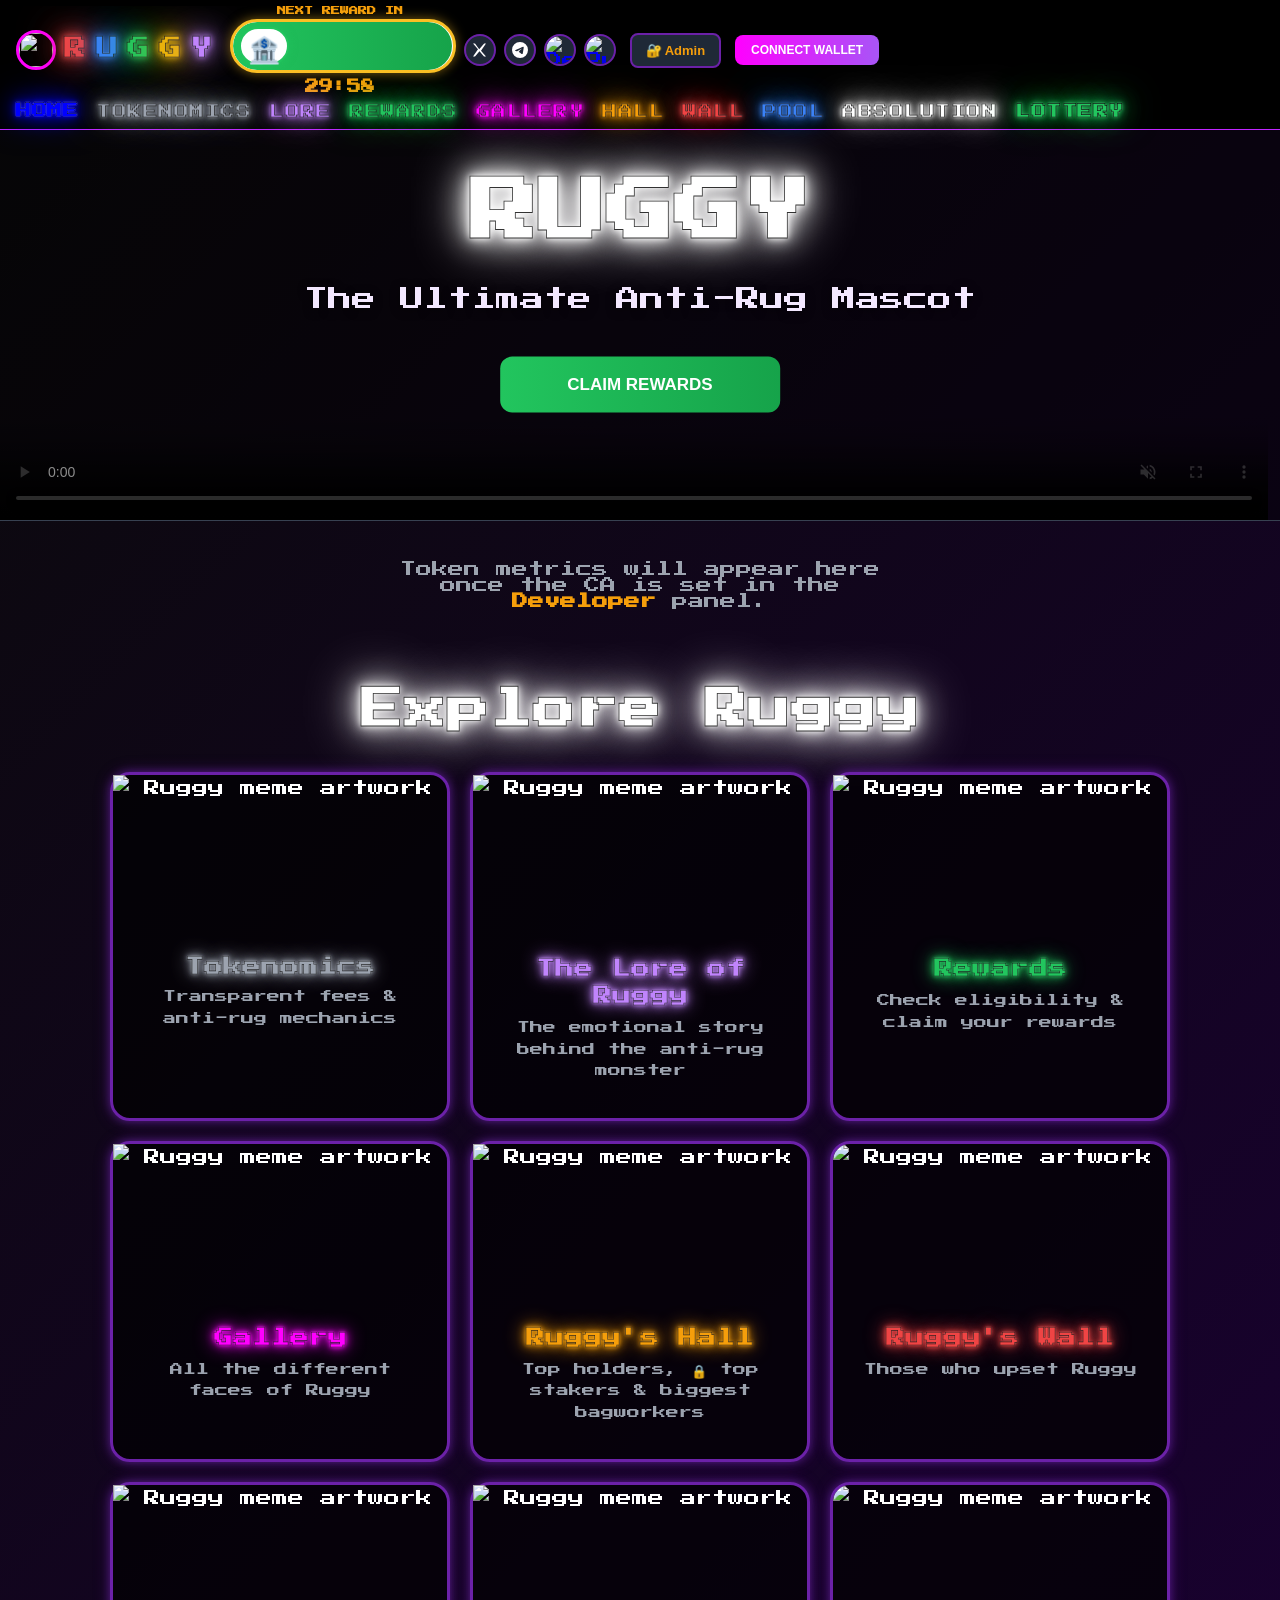
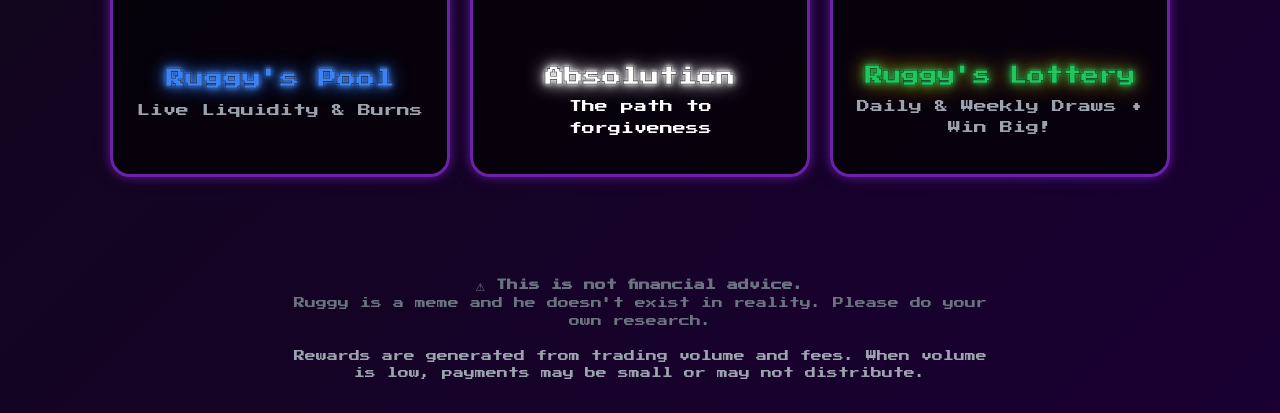
==== commit 98a6b287: "Change 'Hello World' to 'Goodbye World'" ====
--- a/index.html
+++ b/index.html
@@ -14,7 +14,7 @@
     <meta property="og:url" content="https://ruggy.net">
     <meta property="og:title" content="Ruggy Rewards • pump.fun | Anti-Rug Tokenomics & Community Rewards">
     <meta property="og:description" content="Hold Ruggy and earn real rewards. Transparent fee distribution with 40% Liquidity Burns, 30% Community Airdrops, and strong anti-rug mechanics.">
-    <meta property="og:image" content="https://cdn.ruggy.net/sm-IMG-4616.jpg">
+    <meta property="og:image" content="https://cdn.ruggy.net/ruggy-art.webp">
     <meta property="og:image:width" content="1200">
     <meta property="og:image:height" content="630">
 
@@ -22,7 +22,7 @@
     <meta name="twitter:card" content="summary_large_image">
     <meta name="twitter:title" content="Ruggy Rewards • pump.fun | Anti-Rug Tokenomics">
     <meta name="twitter:description" content="Earn rewards for holding Ruggy. 40% Liquidity Burns • 30% Community Airdrops • Strong Anti-Rug Mechanics on Solana.">
-    <meta name="twitter:image" content="https://cdn.ruggy.net/sm-IMG-4616.jpg">
+    <meta name="twitter:image" content="https://cdn.ruggy.net/ruggy-art.webp">
 
     <!-- Performance -->
     <link rel="preconnect" href="https://fonts.googleapis.com">
@@ -32,7 +32,7 @@
           media="print" onload="this.media='all'" crossorigin>
     <noscript><link rel="stylesheet" href="https://fonts.googleapis.com/css2?family=Press+Start+2P&display=optional" crossorigin></noscript>
     <link rel="preconnect" href="https://i.ibb.co" crossorigin>
-    <link rel="preload" as="image" href="https://i.ibb.co/nMjHpcT8/IMG-4615.webp" fetchpriority="high">
+    <link rel="preload" as="image" href="https://cdn.ruggy.net/ruggy-official.webp" fetchpriority="high">
     <link rel="preload" href="styles.css?v=89" as="style">
 
     <!-- ASSET VERSION v89 — bump the v= number on every deploy to bust caches -->
@@ -91,7 +91,7 @@
                     <div data-action="navigate" data-page="home" 
                          class="hover-scale" style="--scale: 1.03; display: flex; align-items: center; gap: 8px; flex-shrink: 0; cursor: pointer;"
                          title="Go to Homepage">
-                        <img alt="" decoding="async" fetchpriority="high" width="48" height="48" src="https://i.ibb.co/nMjHpcT8/IMG-4615.webp" 
+                        <img alt="" decoding="async" fetchpriority="high" width="48" height="48" src="https://cdn.ruggy.net/ruggy-official.webp" 
                              id="logo" style="width: 34px; height: 34px; border-radius: 9999px; border: 3px solid #ff00ff; object-fit: cover;">
                         <!-- Multi-colored glowing RUGGY logo -->
                         <h1 style="margin: 0; font-size: 22px; letter-spacing: 3.5px; font-weight: 800; display: flex; align-items: center; gap: 6px;">
@@ -320,7 +320,7 @@
                 disablePictureInPicture
                 controls="false"
                 preload="metadata"
-                poster="https://i.ibb.co/nMjHpcT8/IMG-4615.webp"
+                poster="https://cdn.ruggy.net/ruggy-official.webp"
                 class="x224">
                 <source src="https://cdn.ruggy.net/compressed%20webvid%20ruggyV2.mp4" type="video/mp4">
                 Your browser does not support the video tag.
@@ -330,7 +330,7 @@
                  data-src instead of src prevents eager loading and stops it
                  being treated as a late LCP candidate before JS shows it. -->
             <img id="home-banner-fallback"
-                 data-src="https://i.ibb.co/nMjHpcT8/IMG-4615.webp"
+                 data-src="https://cdn.ruggy.net/ruggy-official.webp"
                  alt="RUGGY"
                  style="display:none; position:absolute; top:0; left:0; width:100%; height:100%; object-fit:cover; z-index:1;">
             
@@ -405,7 +405,7 @@
                 <div class="x225">
                     
                     <div data-action="navigate" data-page="tokenomics" class="card btn-bare">
-                        <img alt="Ruggy meme artwork" decoding="async" width="400" height="260" src="https://cdn.ruggy.net/sm-IMG-4623.jpg" 
+                        <img alt="Ruggy meme artwork" decoding="async" width="400" height="260" src="https://cdn.ruggy.net/ruggy-moon.webp" 
                              class="tile-img-sm" loading="lazy">
                         <div class="pad-card">
                             <h3 style="margin: 0 0 8px 0; color: #9ca3af; line-height: 1.25;">Tokenomics</h3>
@@ -414,7 +414,7 @@
                     </div>
 
                     <div data-action="navigate" data-page="lore" class="card btn-bare">
-                        <img alt="Ruggy meme artwork" decoding="async" width="400" height="260" src="https://cdn.ruggy.net/sm-IMG-4627.jpg" 
+                        <img alt="Ruggy meme artwork" decoding="async" width="400" height="260" src="https://cdn.ruggy.net/ruggy-bookworm.webp" 
                              class="tile-img-sm" loading="lazy">
                         <div class="pad-card">
                             <h3 style="margin: 0 0 8px 0; color: #c084fc;">The Lore of Ruggy</h3>
@@ -423,7 +423,7 @@
                     </div>
 
                     <div data-action="navigate" data-page="rewards" class="card btn-bare">
-                        <img alt="Ruggy meme artwork" decoding="async" width="400" height="260" src="https://cdn.ruggy.net/sm-IMG-4622.jpg" 
+                        <img alt="Ruggy meme artwork" decoding="async" width="400" height="260" src="https://cdn.ruggy.net/ruggy-lambo.webp" 
                              class="tile-img-sm" loading="lazy">
                         <div class="pad-card">
                             <h3 style="margin: 0 0 8px 0; color: #22c55e;">Rewards</h3>
@@ -432,7 +432,7 @@
                     </div>
 
                     <div data-action="navigate" data-page="gallery" class="card btn-bare">
-                        <img alt="Ruggy meme artwork" decoding="async" width="400" height="260" loading="lazy" fetchpriority="low" src="https://cdn.ruggy.net/sm-IMG-4616.jpg" 
+                        <img alt="Ruggy meme artwork" decoding="async" width="400" height="260" loading="lazy" fetchpriority="low" src="https://cdn.ruggy.net/ruggy-art.webp" 
                              class="tile-img-sm">
                         <div class="pad-card">
                             <h3 style="margin: 0 0 8px 0; color: #ff00ff;">Gallery</h3>
@@ -441,7 +441,7 @@
                     </div>
 
                     <div data-action="navigate" data-page="hall" class="card btn-bare">
-                        <img alt="Ruggy meme artwork" decoding="async" width="400" height="260" loading="lazy" fetchpriority="low" src="https://cdn.ruggy.net/sm-IMG-4626.jpg" 
+                        <img alt="Ruggy meme artwork" decoding="async" width="400" height="260" loading="lazy" fetchpriority="low" src="https://cdn.ruggy.net/ruggy-golden.webp" 
                              class="tile-img-sm">
                         <div class="pad-card">
                             <h3 style="margin: 0 0 8px 0; color: #f59e0b;">Ruggy's Hall</h3>
@@ -450,7 +450,7 @@
                     </div>
 
                     <div data-action="navigate" data-page="wall" class="card u7">
-                        <img alt="Ruggy meme artwork" decoding="async" width="400" height="260" loading="lazy" fetchpriority="low" src="https://cdn.ruggy.net/sm-IMG-4629.jpg" 
+                        <img alt="Ruggy meme artwork" decoding="async" width="400" height="260" loading="lazy" fetchpriority="low" src="https://cdn.ruggy.net/ruggy-banned.webp" 
                              style="width: 100%; height: 160px; object-fit: cover; object-position: center 40%;">
                         <div class="pad-card">
                             <h3 style="margin: 0 0 8px 0; color: #ef4444;">Ruggy's Wall</h3>
@@ -459,7 +459,7 @@
                     </div>
 
                     <div data-action="navigate" data-page="pool" class="card btn-bare">
-                        <img alt="Ruggy meme artwork" decoding="async" width="400" height="260" loading="lazy" fetchpriority="low" src="https://cdn.ruggy.net/sm-IMG-4628.jpg" 
+                        <img alt="Ruggy meme artwork" decoding="async" width="400" height="260" loading="lazy" fetchpriority="low" src="https://cdn.ruggy.net/ruggy-pool.webp" 
                              class="tile-img-sm">
                         <div class="pad-card">
                             <h3 style="margin: 0 0 8px 0; color: #3b82f6;">Ruggy's Pool</h3>
@@ -468,7 +468,7 @@
                     </div>
 
                     <div data-action="navigate" data-page="absolution" class="card btn-bare">
-                        <img alt="Ruggy meme artwork" decoding="async" width="400" height="260" loading="lazy" fetchpriority="low" src="https://i.ibb.co/kVmqSncN/IMG-4630.webp" 
+                        <img alt="Ruggy meme artwork" decoding="async" width="400" height="260" loading="lazy" fetchpriority="low" src="https://cdn.ruggy.net/ruggy-absolution.webp" 
                              style="width: 100%; height: 160px; object-fit: cover; object-position: center;">
                         <div class="pad-card">
                             <h3 style="margin: 0 0 8px 0; color: white; line-height: 1.25;">Absolution</h3>
@@ -478,7 +478,7 @@
 
                     <!-- Ruggy's Lottery -->
                     <div data-action="navigate" data-page="lotto" class="card u7">
-                        <img alt="Ruggy meme artwork" decoding="async" width="400" height="260" loading="lazy" fetchpriority="low" src="https://i.ibb.co/vgM8gXH/IMG-4619.webp" 
+                        <img alt="Ruggy meme artwork" decoding="async" width="400" height="260" loading="lazy" fetchpriority="low" src="https://cdn.ruggy.net/ruggy-lotto.webp" 
                              style="width: 100%; height: 160px; object-fit: cover; object-position: center 30%;">
                         <div class="pad-card">
                             <h3 class="lotto-animated-title" style="margin: 0 0 8px 0; line-height: 1.25; font-size: 18px; font-weight: 900;">Ruggy's Lottery</h3>
@@ -495,7 +495,7 @@
     <section id="tokenomics" class="section page-wrap">
         
         <div class="center-mb30">
-            <img alt="Ruggy meme artwork" decoding="async" width="400" height="260" loading="lazy" fetchpriority="low" src="https://cdn.ruggy.net/sm-IMG-4623.jpg" 
+            <img alt="Ruggy meme artwork" decoding="async" width="400" height="260" loading="lazy" fetchpriority="low" src="https://cdn.ruggy.net/ruggy-moon.webp" 
                  class="feature-img">
         </div>
 
@@ -628,7 +628,7 @@
     <section id="rewards" class="section" style="padding-top: 110px; padding-bottom: 80px; max-width: 1000px; margin: 0 auto;">
         
         <div class="center-mb30">
-            <img alt="Ruggy meme artwork" decoding="async" width="400" height="260" loading="lazy" fetchpriority="low" src="https://cdn.ruggy.net/sm-IMG-4622.jpg" 
+            <img alt="Ruggy meme artwork" decoding="async" width="400" height="260" loading="lazy" fetchpriority="low" src="https://cdn.ruggy.net/ruggy-lambo.webp" 
                  class="feature-img" loading="lazy">
         </div>
 
@@ -826,7 +826,7 @@
     <section id="lore" class="section u17">
         
         <div class="center-mb30">
-            <img alt="Ruggy meme artwork" decoding="async" width="400" height="260" loading="lazy" fetchpriority="low" src="https://cdn.ruggy.net/sm-IMG-4627.jpg" 
+            <img alt="Ruggy meme artwork" decoding="async" width="400" height="260" loading="lazy" fetchpriority="low" src="https://cdn.ruggy.net/ruggy-bookworm.webp" 
                  class="feature-img" loading="lazy">
         </div>
 
@@ -882,7 +882,7 @@
     <section id="gallery" class="section u18">
         
         <div class="center-mb25">
-            <img alt="Ruggy meme artwork" decoding="async" width="400" height="260" loading="lazy" fetchpriority="low" src="https://cdn.ruggy.net/sm-IMG-4616.jpg" 
+            <img alt="Ruggy meme artwork" decoding="async" width="400" height="260" loading="lazy" fetchpriority="low" src="https://cdn.ruggy.net/ruggy-art.webp" 
                  class="u19" loading="lazy">
         </div>
 
@@ -894,8 +894,8 @@
         <div id="gallery-grid" style="display: grid; grid-template-columns: repeat(auto-fit, minmax(220px, 1fr)); gap: 20px; padding: 10px 0;">
             
             <!-- Ruggy Official -->
-            <div class="gallery-card tile" data-action="open-image" data-image-src="https://i.ibb.co/nMjHpcT8/IMG-4615.webp" data-image-title="Ruggy Official">
-                <img alt="" src="https://i.ibb.co/nMjHpcT8/IMG-4615.webp" 
+            <div class="gallery-card tile" data-action="open-image" data-image-src="https://cdn.ruggy.net/ruggy-official.webp" data-image-title="Ruggy Official">
+                <img alt="" src="https://cdn.ruggy.net/ruggy-official.webp" 
                      class="tile-img" loading="lazy" decoding="async">
                 <div class="tile-caption">
                     <p class="tile-title">Ruggy Official</p>
@@ -903,8 +903,8 @@
             </div>
 
             <!-- Art Ruggy -->
-            <div class="gallery-card tile" data-action="open-image" data-image-src="https://cdn.ruggy.net/sm-IMG-4616.jpg" data-image-title="Art Ruggy">
-                <img alt="" src="https://cdn.ruggy.net/sm-IMG-4616.jpg" 
+            <div class="gallery-card tile" data-action="open-image" data-image-src="https://cdn.ruggy.net/ruggy-art.webp" data-image-title="Art Ruggy">
+                <img alt="" src="https://cdn.ruggy.net/ruggy-art.webp" 
                      class="tile-img" loading="lazy" decoding="async">
                 <div class="tile-caption">
                     <p class="tile-title">Art Ruggy</p>
@@ -912,8 +912,8 @@
             </div>
 
             <!-- Rave Ruggy -->
-            <div class="gallery-card tile" data-action="open-image" data-image-src="https://i.ibb.co/WvHnh8MG/IMG-4621.webp" data-image-title="Rave Ruggy">
-                <img alt="" src="https://i.ibb.co/WvHnh8MG/IMG-4621.webp" 
+            <div class="gallery-card tile" data-action="open-image" data-image-src="https://cdn.ruggy.net/ruggy-rave.webp" data-image-title="Rave Ruggy">
+                <img alt="" src="https://cdn.ruggy.net/ruggy-rave.webp" 
                      class="tile-img" loading="lazy" decoding="async">
                 <div class="tile-caption">
                     <p class="tile-title">Rave Ruggy</p>
@@ -921,8 +921,8 @@
             </div>
 
             <!-- Gatsby Ruggy -->
-            <div class="gallery-card tile" data-action="open-image" data-image-src="https://i.ibb.co/kVRMjGXK/IMG-4636.webp" data-image-title="Gatsby Ruggy">
-                <img alt="" src="https://i.ibb.co/kVRMjGXK/IMG-4636.webp" 
+            <div class="gallery-card tile" data-action="open-image" data-image-src="https://cdn.ruggy.net/ruggy-gatsby.webp" data-image-title="Gatsby Ruggy">
+                <img alt="" src="https://cdn.ruggy.net/ruggy-gatsby.webp" 
                      class="tile-img" loading="lazy" decoding="async">
                 <div class="tile-caption">
                     <p class="tile-title">Gatsby Ruggy</p>
@@ -930,8 +930,8 @@
             </div>
 
             <!-- Lambo Ruggy -->
-            <div class="gallery-card tile" data-action="open-image" data-image-src="https://cdn.ruggy.net/sm-IMG-4622.jpg" data-image-title="Lambo Ruggy">
-                <img alt="" src="https://cdn.ruggy.net/sm-IMG-4622.jpg" 
+            <div class="gallery-card tile" data-action="open-image" data-image-src="https://cdn.ruggy.net/ruggy-lambo.webp" data-image-title="Lambo Ruggy">
+                <img alt="" src="https://cdn.ruggy.net/ruggy-lambo.webp" 
                      class="tile-img" loading="lazy" decoding="async">
                 <div class="tile-caption">
                     <p class="tile-title">Lambo Ruggy</p>
@@ -939,8 +939,8 @@
             </div>
 
             <!-- Moon Ruggy -->
-            <div class="gallery-card tile" data-action="open-image" data-image-src="https://cdn.ruggy.net/sm-IMG-4623.jpg" data-image-title="Moon Ruggy">
-                <img alt="" src="https://cdn.ruggy.net/sm-IMG-4623.jpg" 
+            <div class="gallery-card tile" data-action="open-image" data-image-src="https://cdn.ruggy.net/ruggy-moon.webp" data-image-title="Moon Ruggy">
+                <img alt="" src="https://cdn.ruggy.net/ruggy-moon.webp" 
                      class="tile-img" loading="lazy" decoding="async">
                 <div class="tile-caption">
                     <p class="tile-title">Moon Ruggy</p>
@@ -948,8 +948,8 @@
             </div>
 
             <!-- Beach Ruggy -->
-            <div class="gallery-card tile" data-action="open-image" data-image-src="https://i.ibb.co/sp6hBHLv/IMG-4624.webp" data-image-title="Beach Ruggy">
-                <img alt="" src="https://i.ibb.co/sp6hBHLv/IMG-4624.webp" 
+            <div class="gallery-card tile" data-action="open-image" data-image-src="https://cdn.ruggy.net/ruggy-beach.webp" data-image-title="Beach Ruggy">
+                <img alt="" src="https://cdn.ruggy.net/ruggy-beach.webp" 
                      class="tile-img" loading="lazy" decoding="async">
                 <div class="tile-caption">
                     <p class="tile-title">Beach Ruggy</p>
@@ -957,8 +957,8 @@
             </div>
 
             <!-- Whale Ruggy -->
-            <div class="gallery-card tile" data-action="open-image" data-image-src="https://i.ibb.co/RTFgtK04/IMG-4625.webp" data-image-title="Whale Ruggy">
-                <img alt="" src="https://i.ibb.co/RTFgtK04/IMG-4625.webp" 
+            <div class="gallery-card tile" data-action="open-image" data-image-src="https://cdn.ruggy.net/ruggy-whale.webp" data-image-title="Whale Ruggy">
+                <img alt="" src="https://cdn.ruggy.net/ruggy-whale.webp" 
                      class="tile-img" loading="lazy" decoding="async">
                 <div class="tile-caption">
                     <p class="tile-title">Whale Ruggy</p>
@@ -966,8 +966,8 @@
             </div>
 
             <!-- Golden Ruggy -->
-            <div class="gallery-card tile" data-action="open-image" data-image-src="https://cdn.ruggy.net/sm-IMG-4626.jpg" data-image-title="Golden Ruggy">
-                <img alt="" src="https://cdn.ruggy.net/sm-IMG-4626.jpg" 
+            <div class="gallery-card tile" data-action="open-image" data-image-src="https://cdn.ruggy.net/ruggy-golden.webp" data-image-title="Golden Ruggy">
+                <img alt="" src="https://cdn.ruggy.net/ruggy-golden.webp" 
                      class="tile-img" loading="lazy" decoding="async">
                 <div class="tile-caption">
                     <p class="tile-title">Golden Ruggy</p>
@@ -975,8 +975,8 @@
             </div>
 
             <!-- Bookworm Ruggy -->
-            <div class="gallery-card tile" data-action="open-image" data-image-src="https://cdn.ruggy.net/sm-IMG-4627.jpg" data-image-title="Bookworm Ruggy">
-                <img alt="" src="https://cdn.ruggy.net/sm-IMG-4627.jpg" 
+            <div class="gallery-card tile" data-action="open-image" data-image-src="https://cdn.ruggy.net/ruggy-bookworm.webp" data-image-title="Bookworm Ruggy">
+                <img alt="" src="https://cdn.ruggy.net/ruggy-bookworm.webp" 
                      class="tile-img" loading="lazy" decoding="async">
                 <div class="tile-caption">
                     <p class="tile-title">Bookworm Ruggy</p>
@@ -984,8 +984,8 @@
             </div>
 
             <!-- Banned Ruggy -->
-            <div class="gallery-card tile" data-action="open-image" data-image-src="https://cdn.ruggy.net/sm-IMG-4629.jpg" data-image-title="Banned Ruggy">
-                <img alt="" src="https://cdn.ruggy.net/sm-IMG-4629.jpg" 
+            <div class="gallery-card tile" data-action="open-image" data-image-src="https://cdn.ruggy.net/ruggy-banned.webp" data-image-title="Banned Ruggy">
+                <img alt="" src="https://cdn.ruggy.net/ruggy-banned.webp" 
                      class="tile-img" loading="lazy" decoding="async">
                 <div class="tile-caption">
                     <p class="tile-title">Banned Ruggy</p>
@@ -993,8 +993,8 @@
             </div>
 
             <!-- Pool Ruggy -->
-            <div class="gallery-card tile" data-action="open-image" data-image-src="https://cdn.ruggy.net/sm-IMG-4628.jpg" data-image-title="Pool Ruggy">
-                <img alt="" src="https://cdn.ruggy.net/sm-IMG-4628.jpg" 
+            <div class="gallery-card tile" data-action="open-image" data-image-src="https://cdn.ruggy.net/ruggy-pool.webp" data-image-title="Pool Ruggy">
+                <img alt="" src="https://cdn.ruggy.net/ruggy-pool.webp" 
                      class="tile-img" loading="lazy" decoding="async">
                 <div class="tile-caption">
                     <p class="tile-title">Pool Ruggy</p>
@@ -1002,8 +1002,8 @@
             </div>
 
             <!-- Absolution Ruggy -->
-            <div class="gallery-card tile" data-action="open-image" data-image-src="https://i.ibb.co/kVmqSncN/IMG-4630.webp" data-image-title="Absolution Ruggy">
-                <img alt="" src="https://i.ibb.co/kVmqSncN/IMG-4630.webp" 
+            <div class="gallery-card tile" data-action="open-image" data-image-src="https://cdn.ruggy.net/ruggy-absolution.webp" data-image-title="Absolution Ruggy">
+                <img alt="" src="https://cdn.ruggy.net/ruggy-absolution.webp" 
                      class="tile-img" loading="lazy" decoding="async">
                 <div class="tile-caption">
                     <p class="tile-title">Absolution Ruggy</p>
@@ -1011,8 +1011,8 @@
             </div>
 
             <!-- 404 Ruggy -->
-            <div class="gallery-card tile" data-action="open-image" data-image-src="https://i.ibb.co/My83TGZ0/IMG-4617.webp" data-image-title="404 Ruggy">
-                <img alt="" src="https://i.ibb.co/My83TGZ0/IMG-4617.webp" 
+            <div class="gallery-card tile" data-action="open-image" data-image-src="https://cdn.ruggy.net/ruggy-404.webp" data-image-title="404 Ruggy">
+                <img alt="" src="https://cdn.ruggy.net/ruggy-404.webp" 
                      class="tile-img" loading="lazy" decoding="async">
                 <div class="tile-caption">
                     <p class="tile-title">404 Ruggy</p>
@@ -1020,56 +1020,56 @@
             </div>
 
             <!-- Lotto Ruggy -->
-            <div class="gallery-card tile" data-action="open-image" data-image-src="https://i.ibb.co/vgM8gXH/IMG-4619.webp" data-image-title="Lotto Ruggy">
-                <img alt="" src="https://i.ibb.co/vgM8gXH/IMG-4619.webp" 
+            <div class="gallery-card tile" data-action="open-image" data-image-src="https://cdn.ruggy.net/ruggy-lotto.webp" data-image-title="Lotto Ruggy">
+                <img alt="" src="https://cdn.ruggy.net/ruggy-lotto.webp" 
                      class="tile-img" loading="lazy" decoding="async">
                 <div class="tile-caption">
                     <p class="tile-title">Lotto Ruggy</p>
                 </div>
             </div>
 
-            <div class="gallery-card tile" data-action="open-image" data-image-src="https://i.ibb.co/dwDLKzpG/IMG-4620.webp" data-image-title="Street Ruggy">
-                <img alt="" src="https://i.ibb.co/dwDLKzpG/IMG-4620.webp" 
+            <div class="gallery-card tile" data-action="open-image" data-image-src="https://cdn.ruggy.net/ruggy-street.webp" data-image-title="Street Ruggy">
+                <img alt="" src="https://cdn.ruggy.net/ruggy-street.webp" 
                      class="tile-img" loading="lazy" decoding="async">
                 <div class="tile-caption">
                     <p class="tile-title">Street Ruggy</p>
                 </div>
             </div>
 
-            <div class="gallery-card tile" data-action="open-image" data-image-src="https://i.ibb.co/7JDPLkBQ/IMG-4633.webp" data-image-title="Football Ruggy">
-                <img alt="" src="https://i.ibb.co/7JDPLkBQ/IMG-4633.webp" 
+            <div class="gallery-card tile" data-action="open-image" data-image-src="https://cdn.ruggy.net/ruggy-football.webp" data-image-title="Football Ruggy">
+                <img alt="" src="https://cdn.ruggy.net/ruggy-football.webp" 
                      class="tile-img" loading="lazy" decoding="async">
                 <div class="tile-caption">
                     <p class="tile-title">Football Ruggy</p>
                 </div>
             </div>
 
-            <div class="gallery-card tile" data-action="open-image" data-image-src="https://i.ibb.co/gZkZXDpD/IMG-4631.webp" data-image-title="Wizard Ruggy">
-                <img alt="" src="https://i.ibb.co/gZkZXDpD/IMG-4631.webp" 
+            <div class="gallery-card tile" data-action="open-image" data-image-src="https://cdn.ruggy.net/ruggy-wizard.webp" data-image-title="Wizard Ruggy">
+                <img alt="" src="https://cdn.ruggy.net/ruggy-wizard.webp" 
                      class="tile-img" loading="lazy" decoding="async">
                 <div class="tile-caption">
                     <p class="tile-title">Wizard Ruggy</p>
                 </div>
             </div>
 
-            <div class="gallery-card tile" data-action="open-image" data-image-src="https://i.ibb.co/ZpczXMbg/IMG-4632.webp" data-image-title="Dark Ruggy">
-                <img alt="" src="https://i.ibb.co/ZpczXMbg/IMG-4632.webp" 
+            <div class="gallery-card tile" data-action="open-image" data-image-src="https://cdn.ruggy.net/ruggy-dark.webp" data-image-title="Dark Ruggy">
+                <img alt="" src="https://cdn.ruggy.net/ruggy-dark.webp" 
                      class="tile-img" loading="lazy" decoding="async">
                 <div class="tile-caption">
                     <p class="tile-title">Dark Ruggy</p>
                 </div>
             </div>
 
-            <div class="gallery-card tile" data-action="open-image" data-image-src="https://i.ibb.co/23mxsJBT/IMG-4634.webp" data-image-title="Trench Ruggy">
-                <img alt="" src="https://i.ibb.co/23mxsJBT/IMG-4634.webp" 
+            <div class="gallery-card tile" data-action="open-image" data-image-src="https://cdn.ruggy.net/ruggy-trench.webp" data-image-title="Trench Ruggy">
+                <img alt="" src="https://cdn.ruggy.net/ruggy-trench.webp" 
                      class="tile-img" loading="lazy" decoding="async">
                 <div class="tile-caption">
                     <p class="tile-title">Trench Ruggy</p>
                 </div>
             </div>
 
-            <div class="gallery-card tile" data-action="open-image" data-image-src="https://i.ibb.co/HjMvMyr/IMG-4635.webp" data-image-title="Trump Ruggy">
-                <img alt="" src="https://i.ibb.co/HjMvMyr/IMG-4635.webp" 
+            <div class="gallery-card tile" data-action="open-image" data-image-src="https://cdn.ruggy.net/ruggy-trump.webp" data-image-title="Trump Ruggy">
+                <img alt="" src="https://cdn.ruggy.net/ruggy-trump.webp" 
                      class="tile-img" loading="lazy" decoding="async">
                 <div class="tile-caption">
                     <p class="tile-title">Trump Ruggy</p>
@@ -1088,7 +1088,7 @@
     <section id="hall" class="section u18">
         
         <div class="center-mb25">
-            <img alt="Ruggy meme artwork" decoding="async" width="400" height="260" loading="lazy" fetchpriority="low" src="https://cdn.ruggy.net/sm-IMG-4626.jpg" 
+            <img alt="Ruggy meme artwork" decoding="async" width="400" height="260" loading="lazy" fetchpriority="low" src="https://cdn.ruggy.net/ruggy-golden.webp" 
                  class="u19">
         </div>
 
@@ -1189,7 +1189,7 @@
     <section id="wall" class="section page-wrap">
         
         <div class="center-mb30">
-            <img alt="Ruggy meme artwork" decoding="async" width="400" height="260" loading="lazy" fetchpriority="low" src="https://cdn.ruggy.net/sm-IMG-4629.jpg" 
+            <img alt="Ruggy meme artwork" decoding="async" width="400" height="260" loading="lazy" fetchpriority="low" src="https://cdn.ruggy.net/ruggy-banned.webp" 
                  class="feature-img" loading="lazy">
         </div>
 
@@ -1309,7 +1309,7 @@
     <section id="pool" class="section page-wrap">
         
         <div class="center-mb30">
-            <img alt="Ruggy meme artwork" decoding="async" width="400" height="260" loading="lazy" fetchpriority="low" src="https://cdn.ruggy.net/sm-IMG-4628.jpg" 
+            <img alt="Ruggy meme artwork" decoding="async" width="400" height="260" loading="lazy" fetchpriority="low" src="https://cdn.ruggy.net/ruggy-pool.webp" 
                  style="max-width: 100%; height: 320px; object-fit: cover; border-radius: 16px; border: 3px solid #6b21a8;">
         </div>
 
@@ -1476,7 +1476,7 @@
     <section id="absolution" class="section u17">
         
         <div class="center-mb30">
-            <img alt="Ruggy meme artwork" decoding="async" width="400" height="260" loading="lazy" fetchpriority="low" src="https://i.ibb.co/kVmqSncN/IMG-4630.webp" 
+            <img alt="Ruggy meme artwork" decoding="async" width="400" height="260" loading="lazy" fetchpriority="low" src="https://cdn.ruggy.net/ruggy-absolution.webp" 
                  class="feature-img">
         </div>
 
@@ -1576,7 +1576,7 @@
         <!-- Lotto Banner - Lotto Ruggy -->
         <div class="center-mb30">
             <img decoding="async" width="400" height="260" loading="lazy" fetchpriority="high"
-                 src="https://i.ibb.co/vgM8gXH/IMG-4619.webp" 
+                 src="https://cdn.ruggy.net/ruggy-lotto.webp" 
                  style="max-width: 100%; height: 280px; object-fit: cover; border-radius: 16px; border: 3px solid #fbbf24;"
                  alt="Lotto Ruggy">
             
@@ -2281,7 +2281,7 @@
         <div class="x253">
             
             <!-- Funny Ruggy 404 Image -->
-            <img src="https://i.ibb.co/My83TGZ0/IMG-4617.webp" 
+            <img src="https://cdn.ruggy.net/ruggy-404.webp" 
                  alt="Ruggy looking confused at a 404 error on his computer" 
                  style="width: 100%; max-width: 420px; border-radius: 16px; margin-bottom: 30px; box-shadow: 0 10px 30px rgba(0,0,0,0.5);">
             
